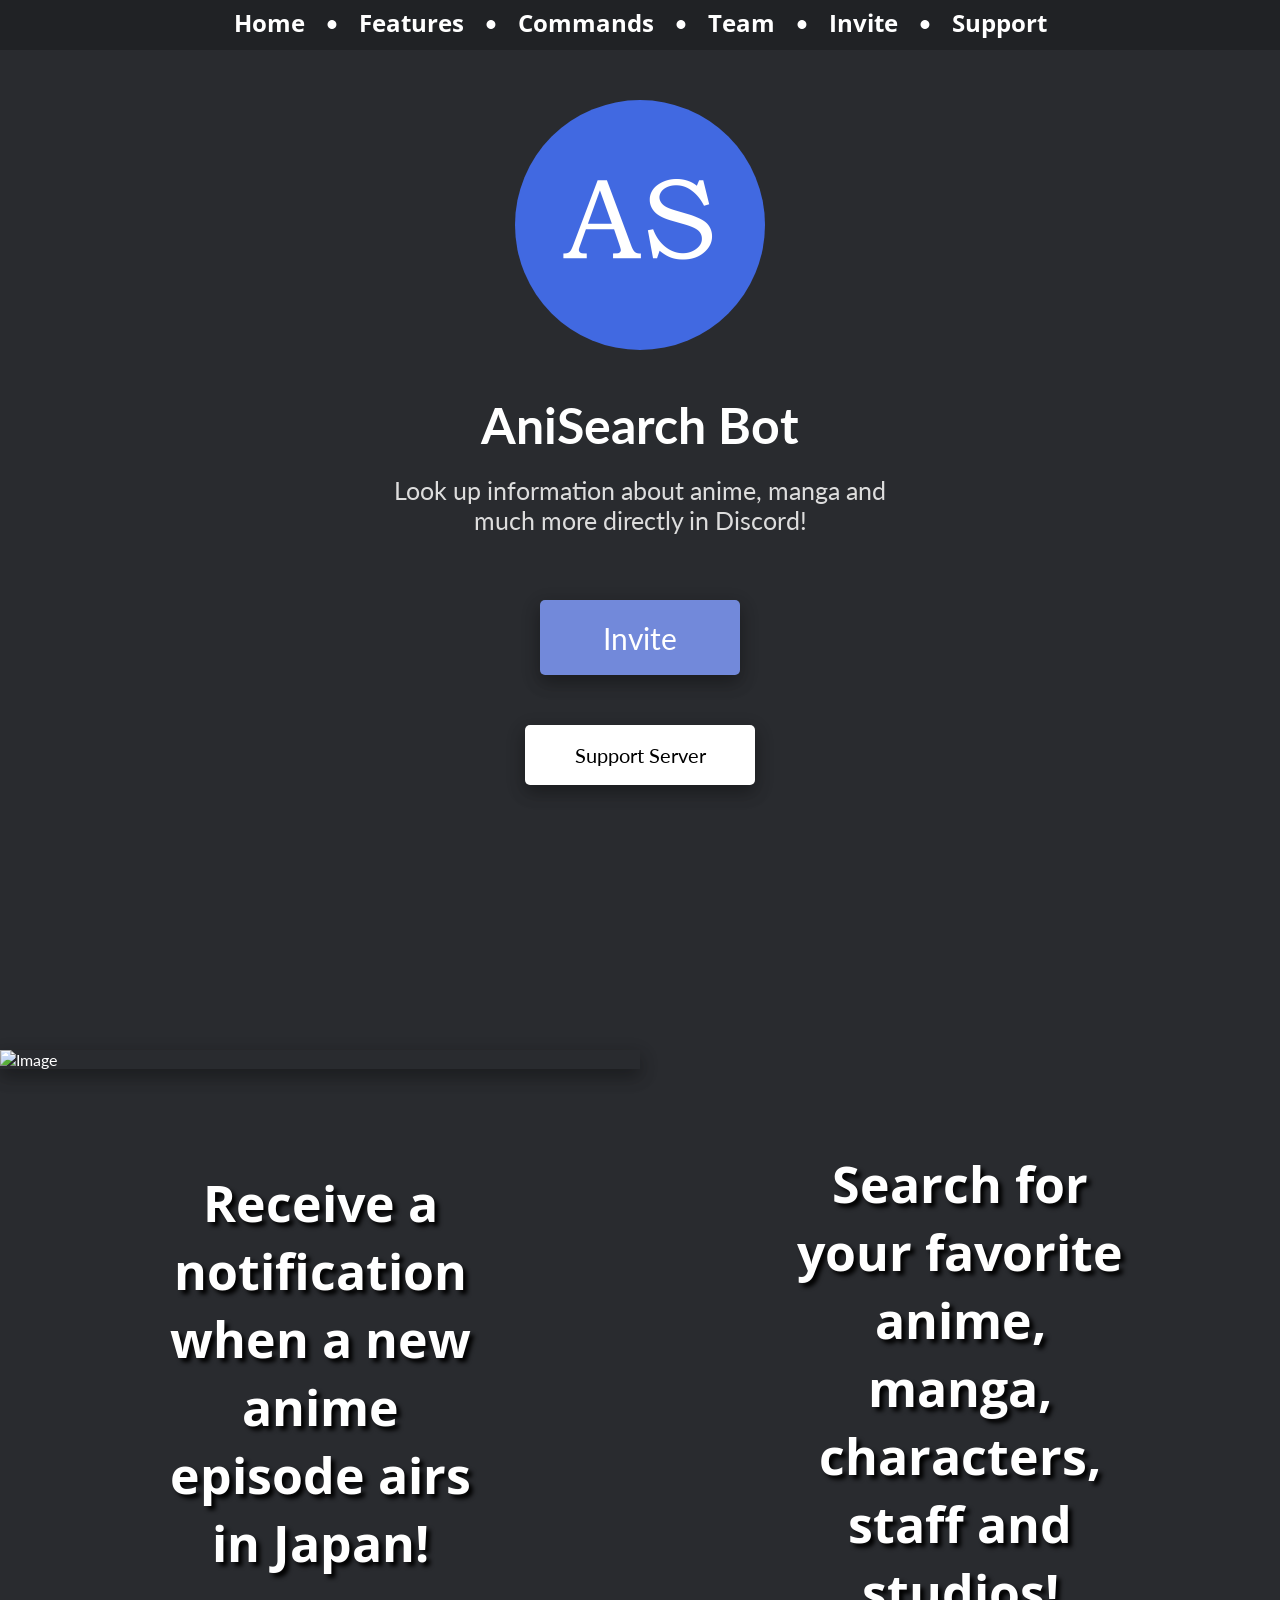
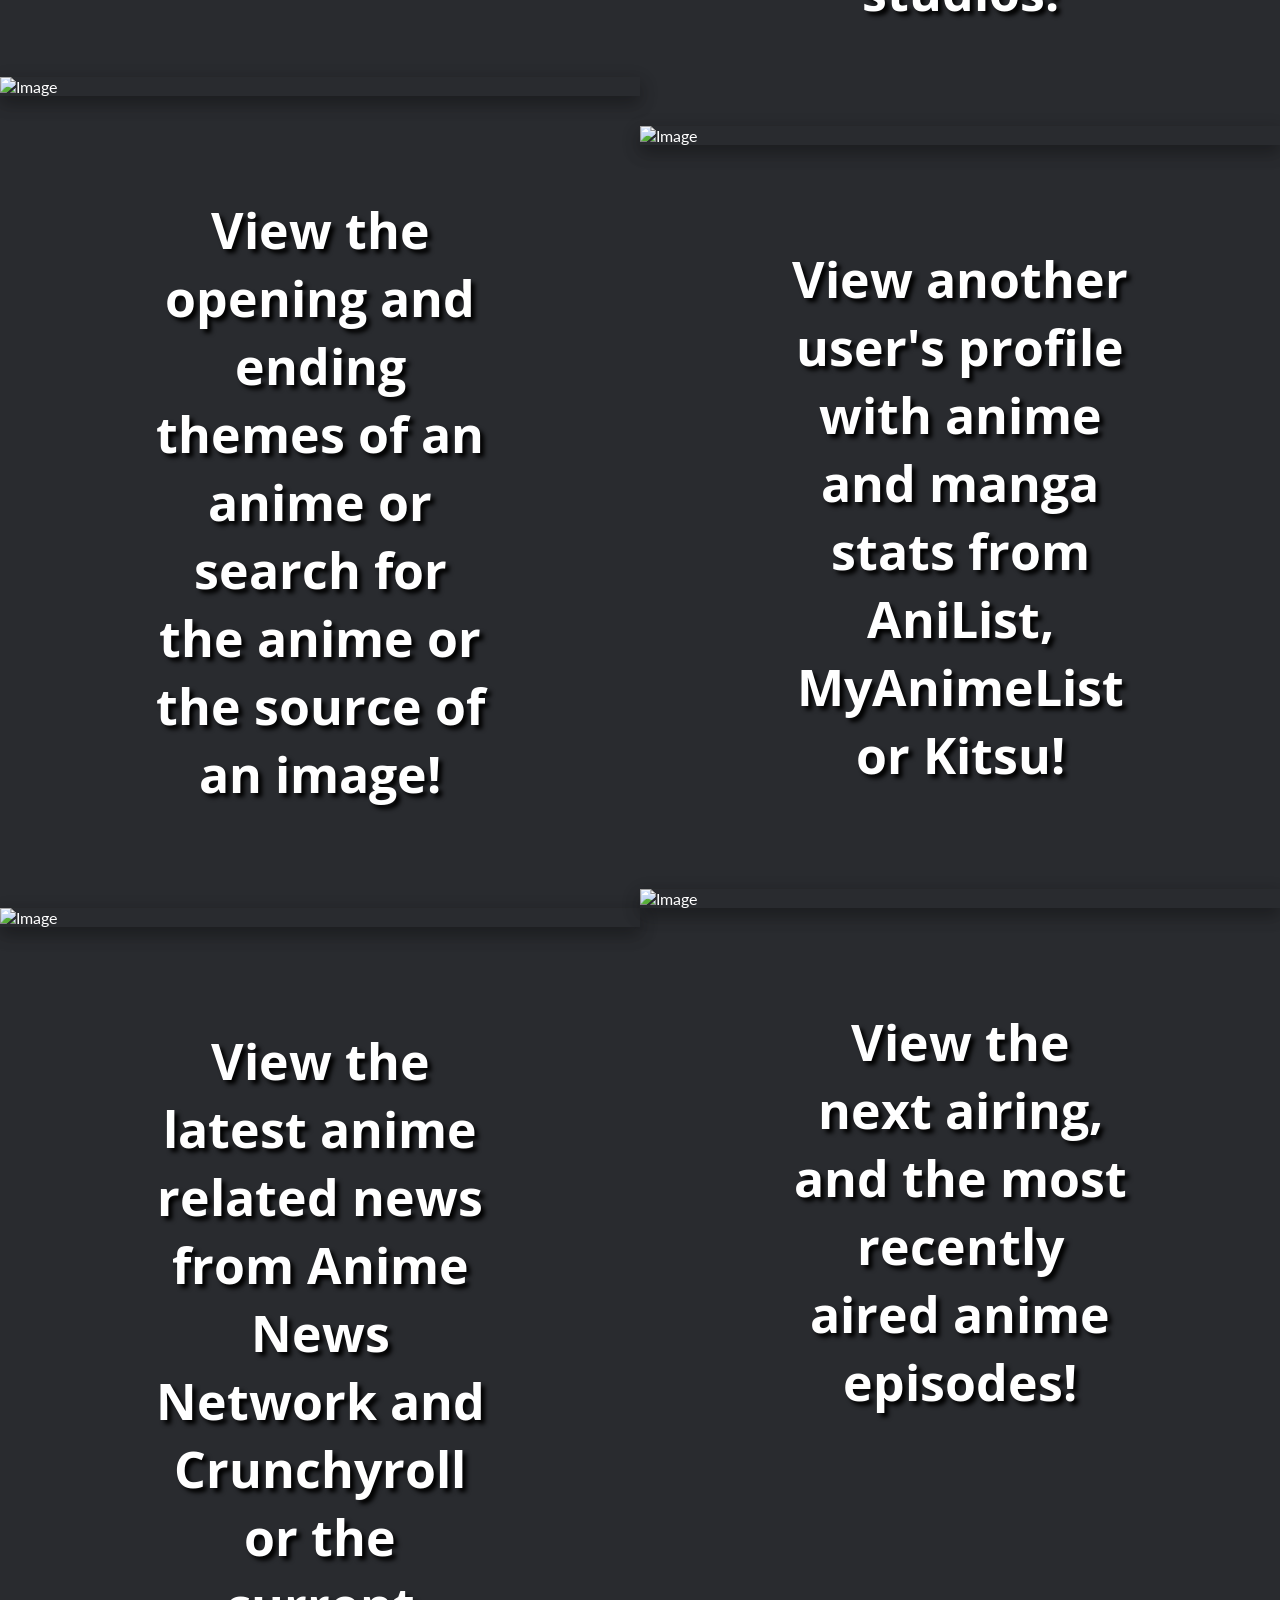
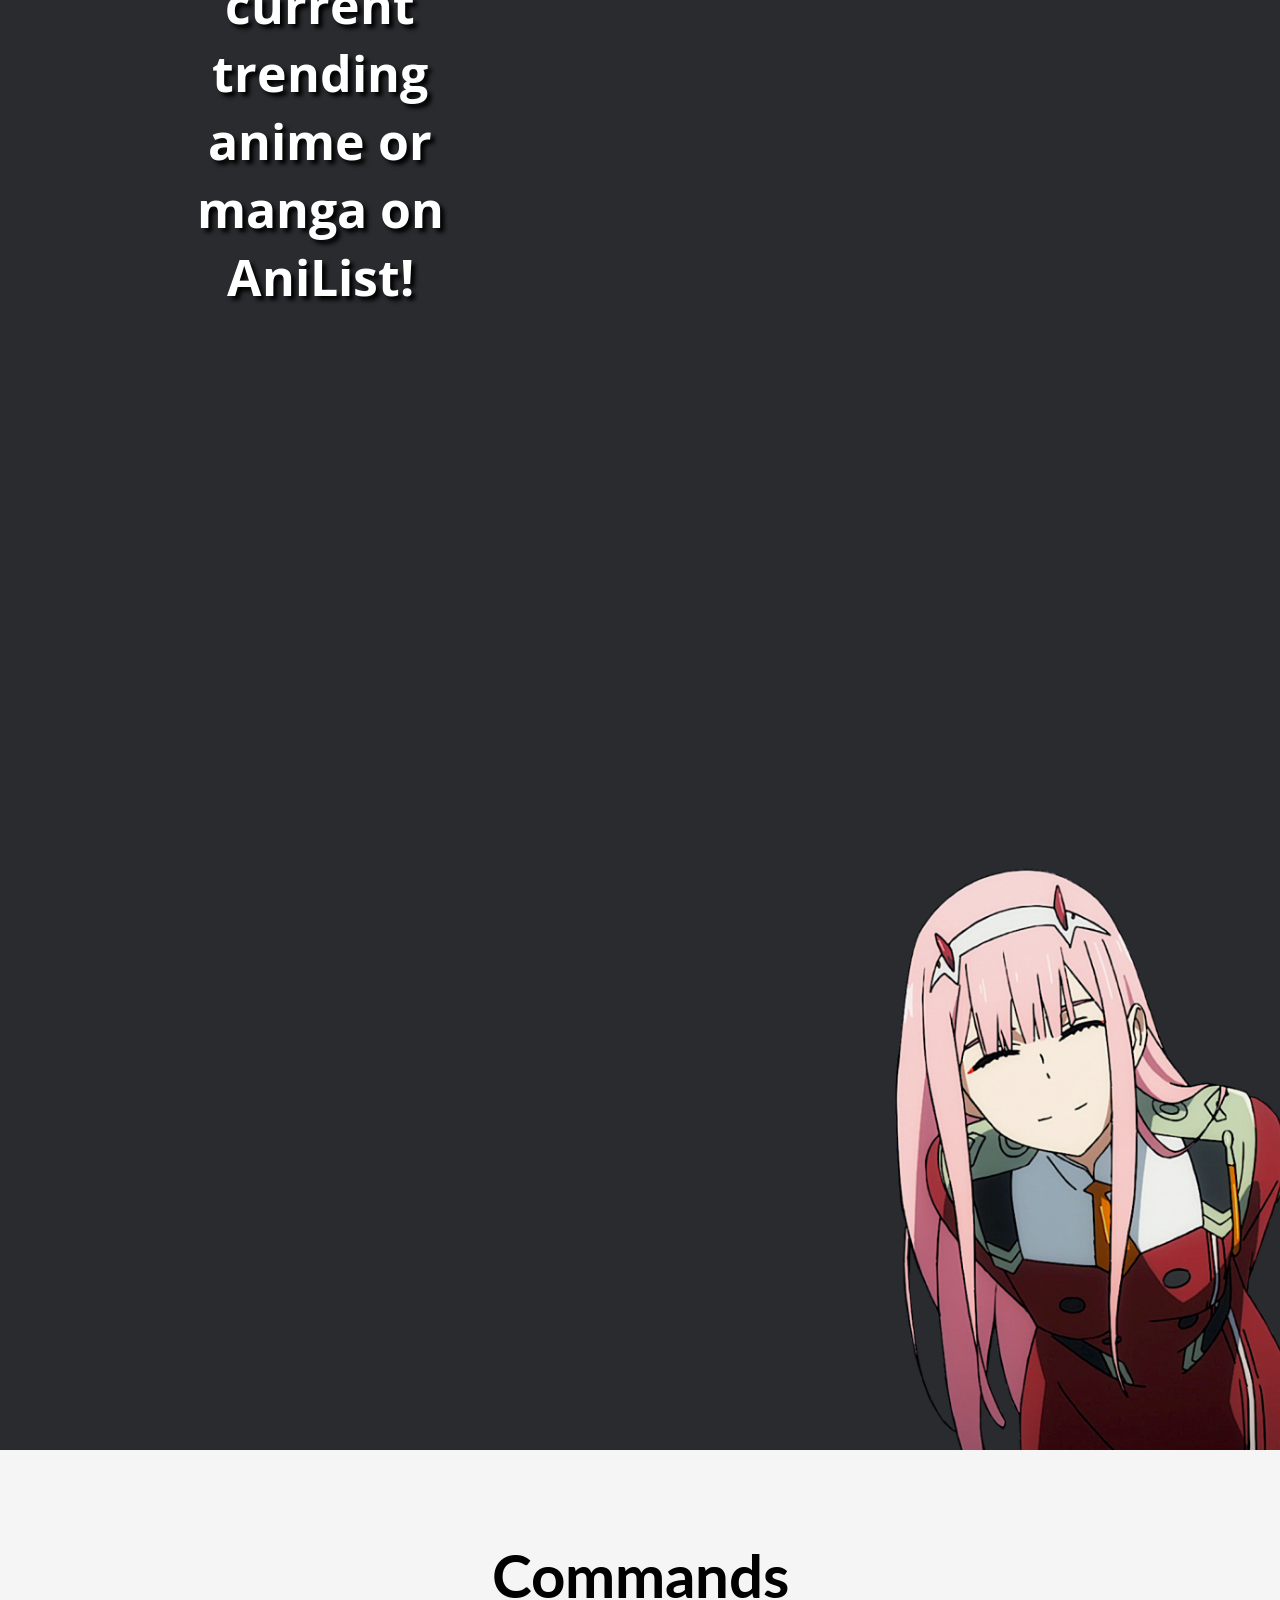
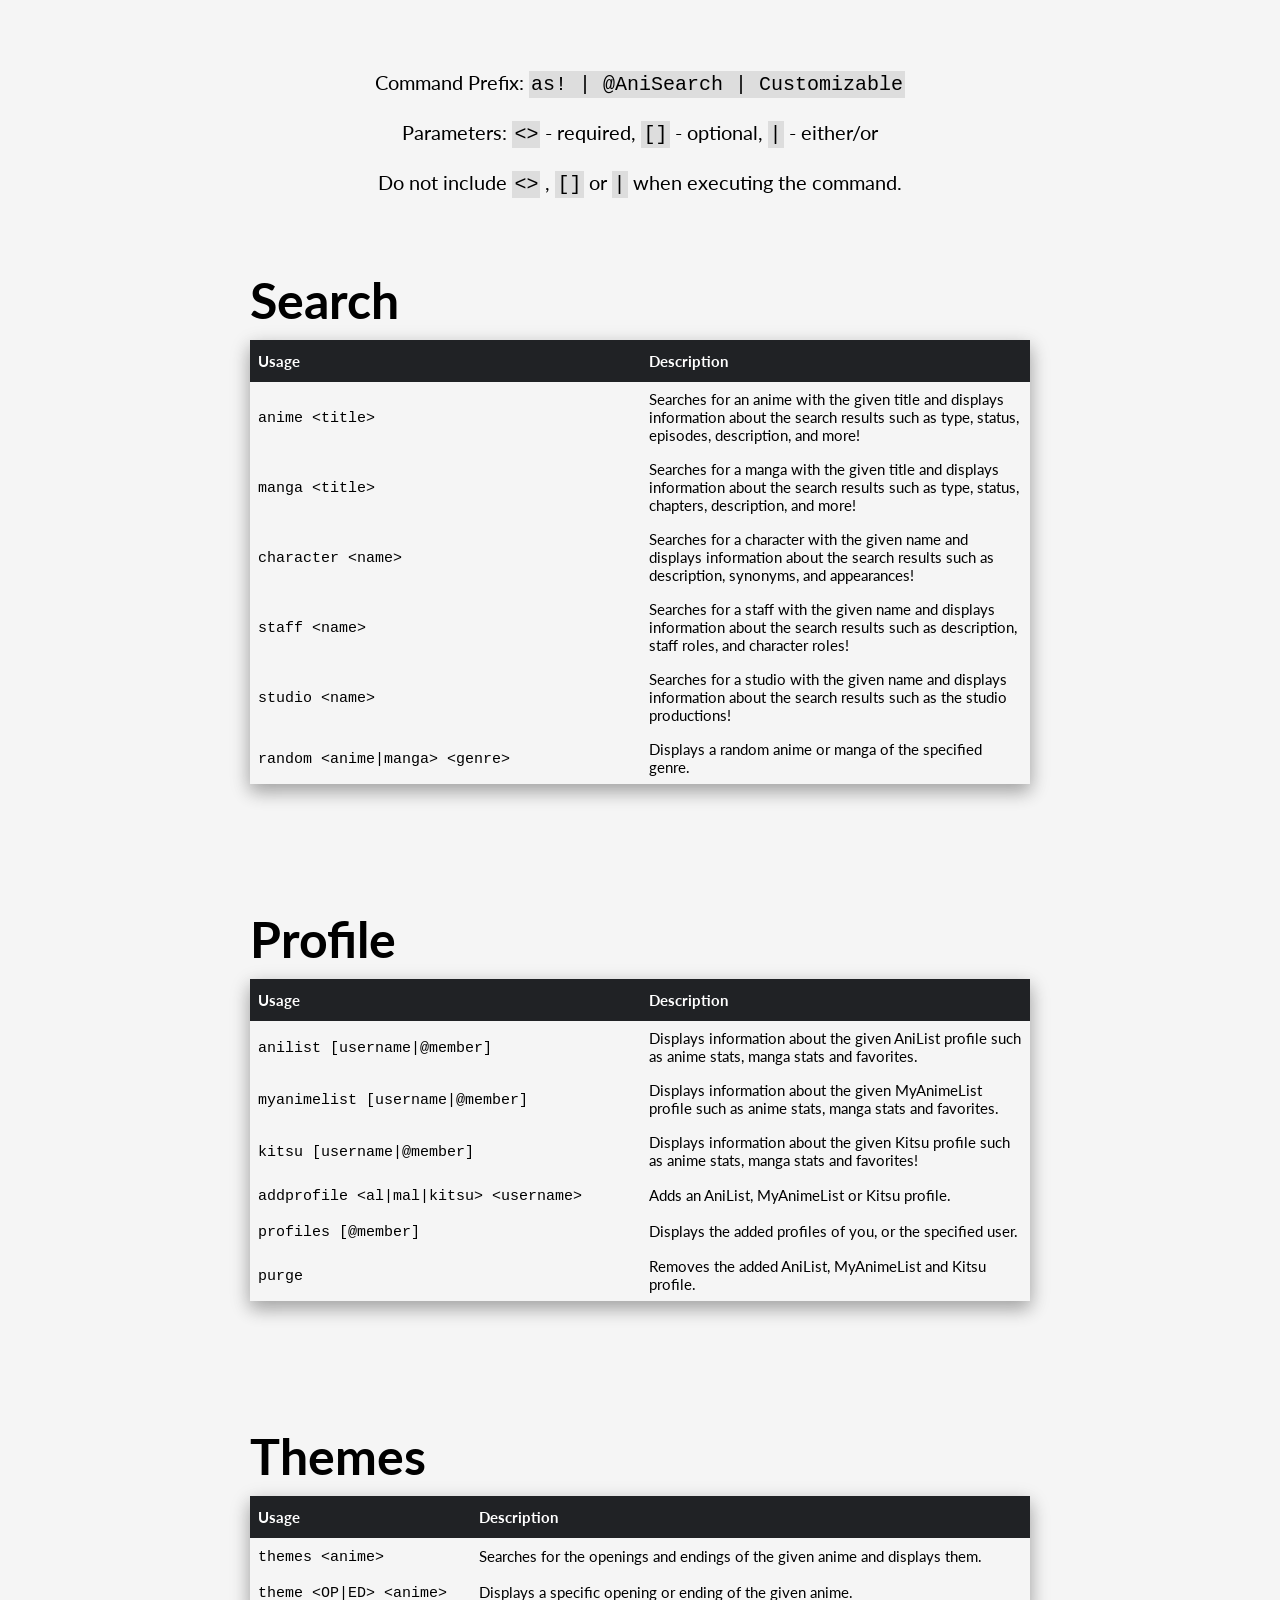
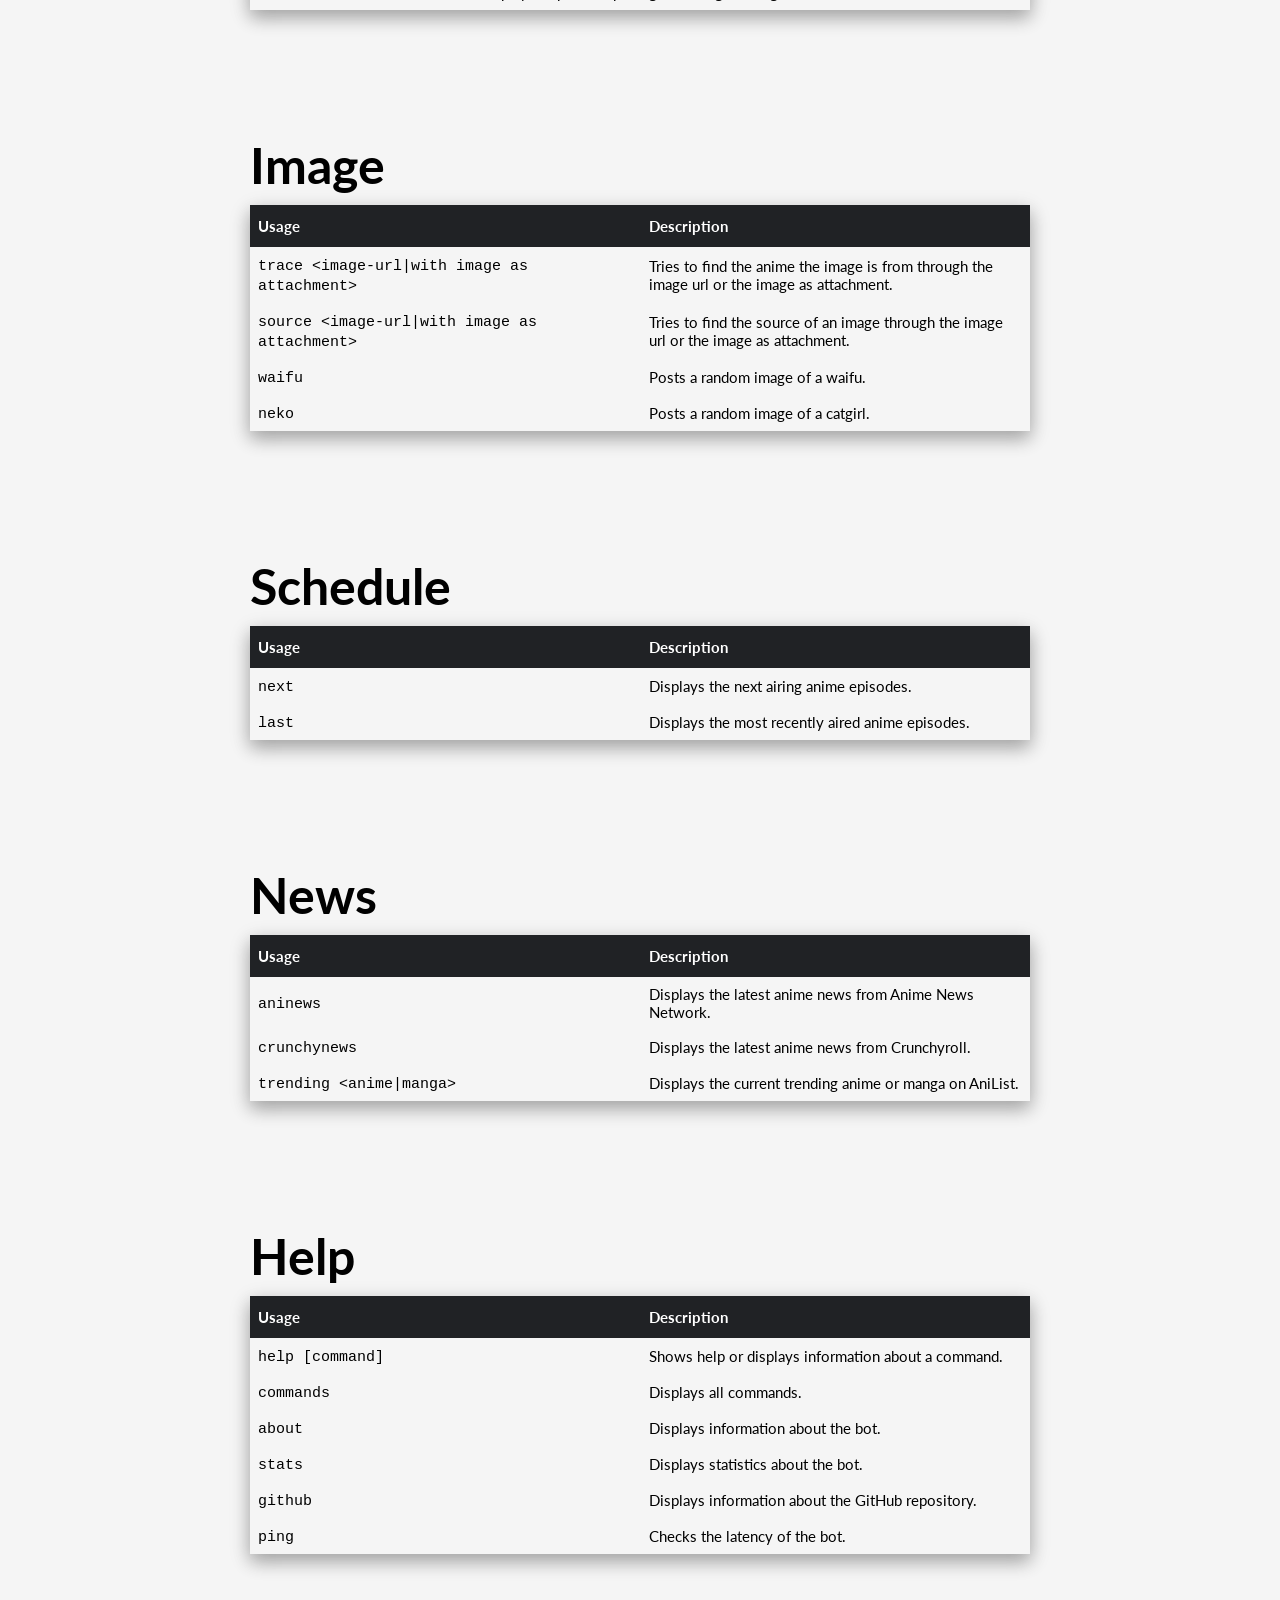
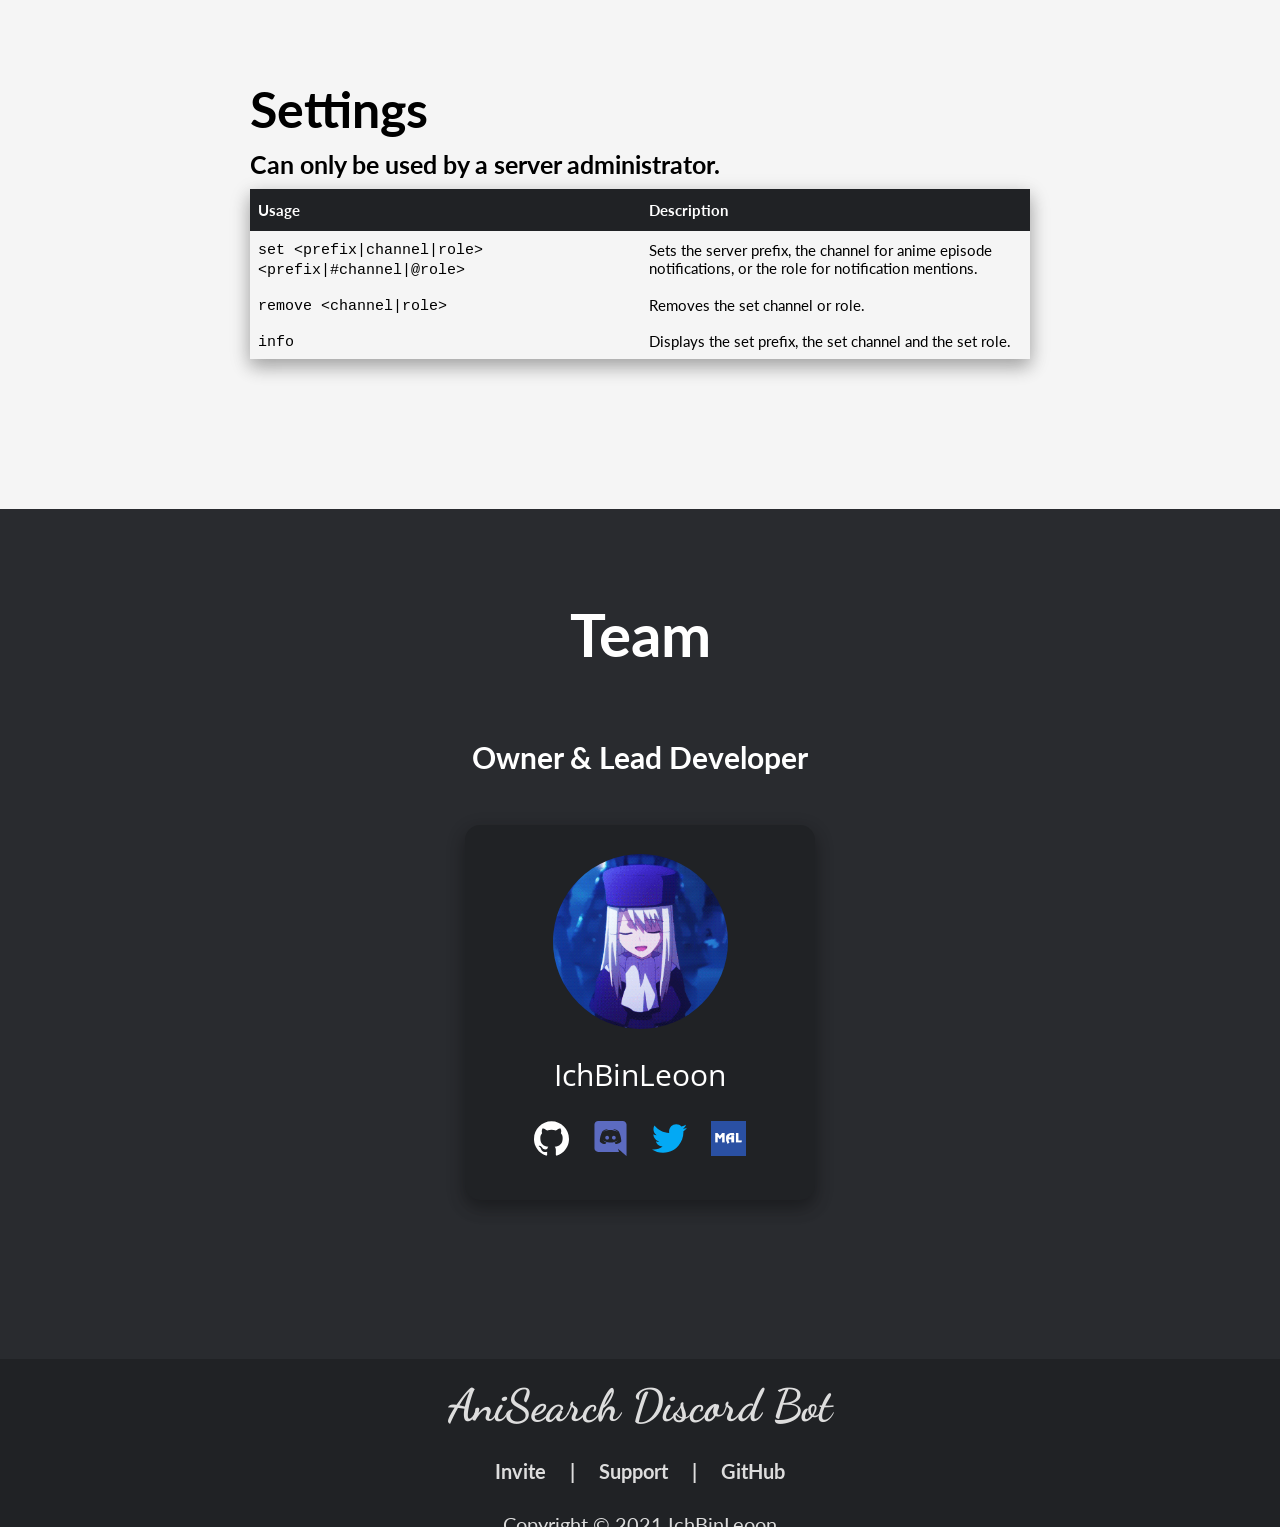
==== index.html @ d3d183d7 "Update gh-pages" ====
<!DOCTYPE html>
<html lang="en" dir="ltr">
  <head>
    <meta charset="utf-8">
    <meta name="viewport" content="width=device-width, initial-scale=1.0">
    <meta name="description" content="Anime Search Discord Bot - Look up information about anime, manga and much more directly in Discord!">
    <meta name="author" content="IchBinLeoon">
    <meta name="keywords" content="AniSearch, Anime, Manga, Discord, Bot, Python, discord.py, AniList, MyAnimeList, Kitsu">
    <title>AniSearch Bot</title>
    <link href="assets/imgs/favicon.png" rel="icon" type="image/png" sizes="256x256">
    <link rel="preconnect" href="https://fonts.gstatic.com">
    <link href="https://fonts.googleapis.com/css2?family=Lato:wght@400;700&display=swap" rel="stylesheet">
    <link href="https://fonts.googleapis.com/css2?family=Open+Sans&display=swap" rel="stylesheet">
    <link href="https://fonts.googleapis.com/css2?family=Dancing+Script&display=swap" rel="stylesheet">
    <link href="css/styles.css" rel="stylesheet" type="text/css">
  </head>
  <body>
    <div class="navbar">
      <div class="navbar-links-container">
        <li><a class="navbar-link" href="#home" draggable="false">Home</a></li>
        <a class="navbar-point">•</a>
        <li><a class="navbar-link" href="#features" draggable="false">Features</a></li>
        <a class="navbar-point">•</a>
        <li><a class="navbar-link" href="#commands" draggable="false">Commands</a></li>
        <a class="navbar-point">•</a>
        <li><a class="navbar-link" href="#team" draggable="false">Team</a></li>
        <a class="navbar-point">•</a>
        <li><a class="navbar-link" href="invite.html" draggable="false">Invite</a></li>
        <a class="navbar-point">•</a>
        <li><a class="navbar-link" href="support.html" draggable="false">Support</a></li>
      </div>
    </div>
    <section id="home">
      <div style="height: 100px;"></div>
      <div class="home-container">
        <div class="image-container">
          <img src="assets/imgs/logo.png" alt="Logo" draggable="false">
        </div>
        <div class="headline-container">
          <a>AniSearch Bot</a>
        </div>
        <div class="description-container">
          <a>Look up information about anime, manga and much more directly in Discord!</a>
        </div>
        <div class="invite-button-container">
          <form method="get" action="invite.html">
            <button class="invite-button">Invite</button>
          </form>
        </div>
        <div style="height: 50px;"></div>
        <div class="support-button-container">
          <form method="get" action="support.html">
            <button class="support-button">Support Server</button>
          </form>
        </div>
      </div>
    </section>
    <section id="features">
      <div class="features-container">
        <div style="height: 100px"></div>
        <div class="example-image-container-left">
          <img class="to-fate-in shadow" src="https://github.com/IchBinLeoon/anisearch-discord-bot/blob/main/assets/examples/anime-example.png?raw=true" draggable="false" alt="Image">
          <div class="example-container-text to-fate-in">
            <a>Receive a notification when a new anime episode airs in Japan!</a>
          </div>
          <img class="to-fate-in shadow" src="https://github.com/IchBinLeoon/anisearch-discord-bot/blob/main/assets/examples/character-example.png?raw=true" draggable="false" alt="Image">
          <div class="example-container-text to-fate-in">
            <a>View the opening and ending themes of an anime or search for the anime or the source of an image!</a>
          </div>
          <img class="to-fate-in shadow" src="https://github.com/IchBinLeoon/anisearch-discord-bot/blob/main/assets/examples/studio-example.png?raw=true" draggable="false" alt="Image">
          <div class="example-container-text to-fate-in">
            <a>View the latest anime related news from Anime News Network and Crunchyroll or the current trending anime or manga on AniList!</a>
          </div>
        </div>
        <div class="example-image-container-right">
          <div class="example-container-text to-fate-in">
            <a>Search for your favorite anime, manga, characters, staff and studios!</a>
          </div>
          <img class="to-fate-in shadow" src="https://github.com/IchBinLeoon/anisearch-discord-bot/blob/main/assets/examples/manga-example.png?raw=true" draggable="false" alt="Image">
          <div class="example-container-text to-fate-in">
            <a>View another user's profile with anime and manga stats from AniList, MyAnimeList or Kitsu!</a>
          </div>
          <img class="to-fate-in shadow" src="https://github.com/IchBinLeoon/anisearch-discord-bot/blob/main/assets/examples/staff-example.png?raw=true" draggable="false" alt="Image">
          <div class="example-container-text to-fate-in">
            <a>View the next airing, and the most recently aired anime episodes!</a>
          </div>
        </div>
        <img class="to-fate-in zero-two" src="assets/imgs/zero_two.png" draggable="false" alt="Image">
      </div>
    </section>
    <section id="commands">
      <div class="commands-container">
        <div style="height: 50px"></div>
        <div class="commands-headline-container">
          <a>Commands</a>
        </div>
        <div class="commands-subtitle-container">
          <p>Command Prefix: <code>as! | @AniSearch | Customizable</code></p>
          <p>Parameters: <code><></code> - required, <code>[]</code> - optional, <code>|</code> - either/or</p>
          <p>Do not include <code><></code> , <code>[]</code>  or <code>|</code>  when executing the command.</p>
        </div>
        <div style="height: 25px"></div>
        <div class="commands-table-headline">
          <a>Search</a>
        </div>
        <div class="commands-table-container">
          <table cellspacing="0" cellpadding="0" class="commands-table">
            <tr>
              <th>Usage</th>
              <th>Description</th>
            </tr>
            <tr>
                <td style="width: 375px"><code>anime &lt;title&gt;</code></td>
              <td>Searches for an anime with the given title and displays information about the search results such as type, status, episodes, description, and more!</td>
            </tr>
            <tr>
              <td><code>manga &lt;title&gt;</code></td>
              <td>Searches for a manga with the given title and displays information about the search results such as type, status, chapters, description, and more!</td>
            </tr>
            <tr>
              <td><code>character &lt;name&gt;</code></td>
              <td>Searches for a character with the given name and displays information about the search results such as description, synonyms, and appearances!</td>
            </tr>
            <tr>
              <td><code>staff &lt;name&gt;</code></td>
              <td>Searches for a staff with the given name and displays information about the search results such as description, staff roles, and character roles!</td>
            </tr>
            <tr>
              <td><code>studio &lt;name&gt;</code></td>
              <td>Searches for a studio with the given name and displays information about the search results such as the studio productions!</td>
            </tr>
            <tr>
              <td><code>random &lt;anime|manga&gt; &lt;genre&gt;</code></td>
              <td>Displays a random anime or manga of the specified genre.</td>
            </tr>
          </table>
        </div>
        <div style="height: 100px"></div>
        <div class="commands-table-headline">
          <a>Profile</a>
        </div>
        <div class="commands-table-container">
          <table cellspacing="0" cellpadding="0" class="commands-table">
            <tr>
              <th>Usage</th>
              <th>Description</th>
            </tr>
            <tr>
              <td style="width: 375px"><code>anilist [username|@member]</code></td>
              <td>Displays information about the given AniList profile such as anime stats, manga stats and favorites.</td>
            </tr>
            <tr>
              <td><code>myanimelist [username|@member]</code></td>
              <td>Displays information about the given MyAnimeList profile such as anime stats, manga stats and favorites.</td>
            </tr>
            <tr>
              <td><code>kitsu [username|@member]</code></td>
              <td>Displays information about the given Kitsu profile such as anime stats, manga stats and favorites!</td>
            </tr>
            <tr>
              <td><code>addprofile &lt;al|mal|kitsu&gt; &lt;username&gt;</code></td>
              <td>Adds an AniList, MyAnimeList or Kitsu profile.</td>
            </tr>
            <tr>
              <td><code>profiles [@member]</code></td>
              <td>Displays the added profiles of you, or the specified user.</td>
            </tr>
            <tr>
              <td><code>purge</code></td>
              <td>Removes the added AniList, MyAnimeList and Kitsu profile.</td>
            </tr>
          </table>
        </div>
        <div style="height: 100px"></div>
        <div class="commands-table-headline">
          <a>Themes</a>
        </div>
        <div class="commands-table-container">
          <table cellspacing="0" cellpadding="0" class="commands-table">
            <tr>
              <th>Usage</th>
              <th>Description</th>
            </tr>
            <tr>
              <td><code>themes &lt;anime&gt;</code></td>
              <td>Searches for the openings and endings of the given anime and displays them.</td>
            </tr>
            <tr>
              <td><code>theme  &lt;OP|ED&gt; &lt;anime&gt;</code></td>
              <td>Displays a specific opening or ending of the given anime.</td>
            </tr>
          </table>
        </div>
        <div style="height: 100px"></div>
        <div class="commands-table-headline">
          <a>Image</a>
        </div>
        <div class="commands-table-container">
          <table cellspacing="0" cellpadding="0" class="commands-table">
            <tr>
              <th>Usage</th>
              <th>Description</th>
            </tr>
            <tr>
              <td style="width: 375px"><code>trace &lt;image-url|with image as attachment&gt;</code></td>
              <td>Tries to find the anime the image is from through the image url or the image as attachment.</td>
            </tr>
            <tr>
              <td><code>source &lt;image-url|with image as attachment&gt;</code></td>
              <td>Tries to find the source of an image through the image url or the image as attachment.</td>
            </tr>
            <tr>
              <td><code>waifu</code></td>
              <td>Posts a random image of a waifu.</td>
            </tr>
            <tr>
              <td><code>neko</code></td>
              <td>Posts a random image of a catgirl.</td>
            </tr>
          </table>
        </div>
        <div style="height: 100px"></div>
        <div class="commands-table-headline">
          <a>Schedule</a>
        </div>
        <div class="commands-table-container">
          <table cellspacing="0" cellpadding="0" class="commands-table">
            <tr>
              <th>Usage</th>
              <th>Description</th>
            </tr>
            <tr>
              <td style="width: 375px"><code>next</code></td>
              <td>Displays the next airing anime episodes.</td>
            </tr>
            <tr>
              <td><code>last</code></td>
              <td>Displays the most recently aired anime episodes.</td>
            </tr>
          </table>
        </div>
        <div style="height: 100px"></div>
        <div class="commands-table-headline">
          <a>News</a>
        </div>
        <div class="commands-table-container">
          <table cellspacing="0" cellpadding="0" class="commands-table">
            <tr>
              <th>Usage</th>
              <th>Description</th>
            </tr>
            <tr>
              <td style="width: 375px"><code>aninews</code></td>
              <td>Displays the latest anime news from Anime News Network.</td>
            </tr>
            <tr>
              <td><code>crunchynews</code></td>
              <td>Displays the latest anime news from Crunchyroll.</td>
            </tr>
            <tr>
              <td><code>trending &lt;anime|manga&gt;</code></td>
              <td>Displays the current trending anime or manga on AniList.</td>
            </tr>
          </table>
        </div>
        <div style="height: 100px"></div>
        <div class="commands-table-headline">
          <a>Help</a>
        </div>
        <div class="commands-table-container">
          <table cellspacing="0" cellpadding="0" class="commands-table">
            <tr>
              <th>Usage</th>
              <th>Description</th>
            </tr>
            <tr>
              <td style="width: 375px"><code>help [command]</code></td>
              <td>Shows help or displays information about a command.</td>
            </tr>
            <tr>
              <td><code>commands</code></td>
              <td>Displays all commands.</td>
            </tr>
            <tr>
              <td><code>about</code></td>
              <td>Displays information about the bot.</td>
            </tr>
            <tr>
              <td><code>stats</code></td>
              <td>Displays statistics about the bot.</td>
            </tr>
            <tr>
              <td><code>github</code></td>
              <td>Displays information about the GitHub repository.</td>
            </tr>
            <tr>
              <td><code>ping</code></td>
              <td>Checks the latency of the bot.</td>
            </tr>
          </table>
        </div>
        <div style="height: 100px"></div>
        <div class="commands-table-headline">
          <a>Settings</a>
        </div>
        <div class="commands-table-subtitle">
          <a>Can only be used by a server administrator.</a>
        </div>
        <div class="commands-table-container">
          <table cellspacing="0" cellpadding="0" class="commands-table">
            <tr>
              <th>Usage</th>
              <th>Description</th>
            </tr>
            <tr>
              <td style="width: 375px"><code>set &lt;prefix|channel|role&gt; &lt;prefix|#channel|@role&gt;</code></td>
              <td>Sets the server prefix, the channel for anime episode notifications, or the role for notification mentions.</td>
            </tr>
            <tr>
              <td style="width: 375px"><code>remove &lt;channel|role&gt;</code></td>
              <td>Removes the set channel or role.</td>
            </tr>
            <tr>
              <td style="width: 375px"><code>info</code></td>
              <td>Displays the set prefix, the set channel and the set role.</td>
            </tr>
          </table>
        </div>
        <div style="height: 150px;"></div>
      </div>
    </section>
    <section id="team">
      <div class="team-container">
        <div style="height: 50px"></div>
        <div class="team-headline-container">
          <a>Team</a>
        </div>
        <div class="team-subtitle-container">
          <a>Owner & Lead Developer</a>
        </div>
        <div class="team-box">
          <br>
          <div class="team-box-image">
            <img src="assets/gifs/ichbinleoon.gif" alt="Picture" draggable="false">
          </div>
          <div class="team-box-name">
            <a>IchBinLeoon</a>
          </div>
          <div class="team-box-links">
            <p>
              <a href="https://github.com/IchBinLeoon" draggable="false">
                <img alt="GitHub" src="assets/svgs/github.svg" draggable="false">
              </a>
              <a href="https://discordapp.com/users/223871059068321793" draggable="false">
                <img alt="Discord" src="assets/svgs/discord.svg" draggable="false">
              </a>
              <a href="https://twitter.com/IchBinLeoon" draggable="false">
                <img alt="Twitter" src="assets/svgs/twitter.svg" draggable="false">
              </a>
              <a href="https://myanimelist.net/profile/IchBinLeoon" draggable="false">
                <img alt="MyAnimeList" src="assets/svgs/myanimelist.svg" draggable="false">
              </a>
            </p>
          </div>
        </div>
      </div>
    </section>
    <div style="height: 20px; background-color: #202225"></div>
    <div class="footer">
      <div class="footer-head-container">
          <a>AniSearch Discord Bot</a>
      </div>
      <div class="footer-links-container">
        <p>
          <a href="invite.html">Invite</a>
          <a style="cursor: default;"> | </a>
          <a href="support.html">Support</a>
          <a style="cursor: default;"> | </a>
          <a href="https://github.com/IchBinLeoon/anisearch-discord-bot" draggable="false">GitHub</a>
        </p>
      </div>
    </div>
    <div style="height: 10px; background-color: #202225"></div>
    <div class="copyright">
      <a>Copyright © 2021 IchBinLeoon</a>
    </div>
    <script type=text/javascript src="https://ajax.googleapis.com/ajax/libs/jquery/2.1.1/jquery.min.js"></script>
    <script type=text/javascript src="js/main.js"></script>
  </body>
</html>
---- css/styles.css ----
html {
    scroll-behavior: smooth;
}

body {
    margin: 0;
    padding: 0;
    background-color: #292B2F;
    font-family: 'Lato', sans-serif;
    user-select: none;
    color: white;
}

.navbar {
    z-index: 999;
    height: 50px;
    background-color: #202225;
    position: fixed;
    top: 0;
    width: 100%;
}

.navbar-links-container {
    display: flex;
    align-items: baseline;
    margin: 0;
    padding: 0;
    position: absolute;
    left: 50%;
    transform: translateX(-50%);
}

.navbar-links-container li {
    display: inline-block;
}

.navbar-links-container li a {
    cursor: pointer;
    display: block;
    color: white;
    font-family: 'Open Sans', sans-serif;
    font-weight: bold;
    font-size: 24px;
    padding: 6px 10px 0;
    text-decoration: none;
}

.navbar-link::after {
    content: '';
    display: block;
    width: 0;
    height: 2px;
    background: white;
    transition: width 0.3s;
}

.navbar-link:hover::after {
    width: 100%;
    transition: width 0.3s;
}

.navbar-point {
    cursor: default;
    color: white;
    font-size: 24px;
    padding: 0 10px;
}

.home-container {
    margin: 0 200px 200px;
    height: 650px;
    text-align: center;
}

.image-container {
    height: 275px;
    text-align: center;
}

.image-container img {
    border-radius: 50%;
    height: 250px;
    width: 250px;
}

.headline-container {
    line-height: 100px;
    height: 100px;
    text-align: center;
}

.headline-container a {
    font-size: 50px;
    font-family: 'Lato', sans-serif;
    font-weight: bold;
    color: white;
}

.description-container {
    height: 125px;
    width: 500px;
    text-align: center;
    display: inline-block;
}

.description-container a {
    font-size: 25px;
    font-family: 'Lato', sans-serif;
    color: #DDDDDD;
}

.invite-button-container {
    height: 75px;
    text-align: center;
}

.invite-button {
    background-color: #7289DA;
    border: none;
    border-radius: 5px;
    width: 200px;
    height: 75px;
    color: white;
    font-size: 30px;
    font-family: 'Lato', sans-serif;
    overflow: hidden;
    cursor: pointer;
    transition-duration: 0.4s;
    box-shadow: 0 8px 16px 0 rgba(0, 0, 0, 0.2), 0 6px 20px 0 rgba(0, 0, 0, 0.19);
}

.invite-button:hover {
    background-color: #677BC4;
}

.support-button-container {
    height: 60px;
    text-align: center;
}

.support-button {
    background-color: white;
    border: none;
    border-radius: 5px;
    width: 230px;
    height: 60px;
    font-size: 20px;
    font-family: 'Lato', sans-serif;
    overflow: hidden;
    cursor: pointer;
    transition-duration: 0.4s;
    box-shadow: 0 8px 16px 0 rgba(0, 0, 0, 0.2), 0 6px 20px 0 rgba(0, 0, 0, 0.19);
}

.support-button:hover {
    background-color: #D0D0D0;
}

.features-container {
    width: 100%;
    height: 3700px;
    background-color: #292B2F;
    position: relative;
}

.shadow {
    box-shadow: 0 8px 16px 0 rgba(0, 0, 0, 0.2), 0 6px 20px 0 rgba(0, 0, 0, 0.19);
}

.example-image-container-left {
    width: 50%;
    float: left;
    height: 3400px;
}

.example-image-container-left img {
    display: block;
    margin-bottom: 100px;
    margin-left: auto;
    margin-right: auto;
}

.example-image-container-right {
    width: 50%;
    float: right;
    height: 3400px;
}

.example-image-container-right img {
    display: block;
    margin-bottom: 100px;
    margin-left: auto;
    margin-right: auto;
}

.example-container-text {
    margin: 100px 150px;
    text-align: center;
    font-family: 'Open Sans', sans-serif;
    font-weight: bold;
    text-shadow: 4px 4px 4px black;
}

.example-container-text a {
    font-size: 50px;
    color: white;
}

.to-fate-in {
    transition: opacity .5s ease-in-out;
}

.invisible {
    opacity: 0;
}

.visible {
    opacity: 1;
}

.zero-two {
    width: 650px;
    position: absolute;
    left: 60%;
    bottom: 0;
}

.commands-container {
    width: 100%;
    background-color: #F5F5F5;
}

.commands-headline-container {
    line-height: 150px;
    height: 150px;
    text-align: center;
}

.commands-headline-container a {
    font-size: 60px;
    font-family: 'Lato', sans-serif;
    font-weight: bold;
    color: black;
}

.commands-subtitle-container {
    text-align: center;
}

.commands-subtitle-container p {
    height: 30px;
    font-size: 20px;
    font-family: 'Lato', sans-serif;
    color: black;
}

.commands-subtitle-container code {
    background-color: #DDDDDD;
    padding: 2px;
}

.commands-table-headline {
    margin: 25px 250px 10px;
}

.commands-table-headline a {
    font-size: 50px;
    font-family: 'Lato', sans-serif;
    font-weight: bold;
    color: black;
}

.commands-table-subtitle {
    margin: 10px 250px;
}

.commands-table-subtitle a {
    font-size: 25px;
    font-family: 'Lato', sans-serif;
    font-weight: bold;
    color: black;
}

.commands-table-container {
    margin: 0 250px;
    box-shadow: 0 8px 16px 0 rgba(0, 0, 0, 0.2), 0 6px 20px 0 rgba(0, 0, 0, 0.19);
}

.commands-table {
    font-family: 'Lato', sans-serif;
    width: 100%;
    border: none;
}

.commands-table td, .commands-table th {
    padding: 8px;
    color: black;
    font-size: 15px;
}

.commands-table th {
    padding-top: 12px;
    padding-bottom: 12px;
    text-align: left;
    background-color: #202225;
    color: white;
}

.team-container {
    width: 100%;
    height: 850px;
    background-color: #292B2F;
}

.team-headline-container {
    line-height: 150px;
    height: 150px;
    text-align: center;
}

.team-headline-container a {
    font-size: 60px;
    font-family: 'Lato', sans-serif;
    font-weight: bold;
    color: white;
}

.team-subtitle-container {
    margin-top: 30px;
    text-align: center;
}

.team-subtitle-container a {
    font-size: 30px;
    font-family: 'Lato', sans-serif;
    font-weight: bold;
    color: white;
}

.team-box {
    display: block;
    margin-left: auto;
    margin-right: auto;
    margin-top: 50px;
    width: 350px;
    height: 375px;
    border-radius: 15px;
    background-color: #202225;
    box-shadow: 0 8px 16px 0 rgba(0, 0, 0, 0.2), 0 6px 20px 0 rgba(0, 0, 0, 0.19);
}

.team-box:hover {
    position: relative;
    top: -5px;
}

.team-box-image {
    margin-top: 10px;
    display: block;
    margin-left: auto;
    margin-right: auto;
    width: 175px;
    height: 175px;
}

.team-box-image img {
    border-radius: 50%;
    width: 175px;
    height: 175px;
}

.team-box-name {
    margin-top: 25px;
    text-align: center;
}

.team-box-name a {
    font-size: 30px;
    font-family: 'Open Sans', sans-serif;
    color: white;
}

.team-box-links {
    margin-left: auto;
    margin-right: auto;
    display: flex;
    justify-content: center;
    align-items: center;
}

.team-box-links a {
    display: inline-block;
    text-decoration: none;
    padding: 10px;
}

.team-box-links img {
    width: 35px;
}

.footer {
    width: 100%;
    height: 110px;
    background-color: #202225;
}

.footer-head-container {
    text-align: center;
    display: block;
}

.footer-head-container a {
    color: #DDDDDD;
    font-family: 'Dancing Script', cursive;
    font-weight: bold;
    font-size: 45px;
    padding: 10px 10px 0;
    text-decoration: none;
}

.footer-links-container {
    text-align: center;
    display: block;
    margin-bottom: 35px;
}

.footer-links-container a {
    cursor: pointer;
    display: inline-block;
    color: #DDDDDD;
    font-family: 'Lato', sans-serif;
    font-weight: bold;
    font-size: 20px;
    padding: 10px 10px 0;
    text-decoration: none;
}

.copyright {
    height: 50px;
    width: 100%;
    background-color: #202225;
    text-align: center;
    line-height: 50px;
}

.copyright a {
    font-size: 20px;
    font-family: 'Lato', sans-serif;
    color: #DDDDDD;
}
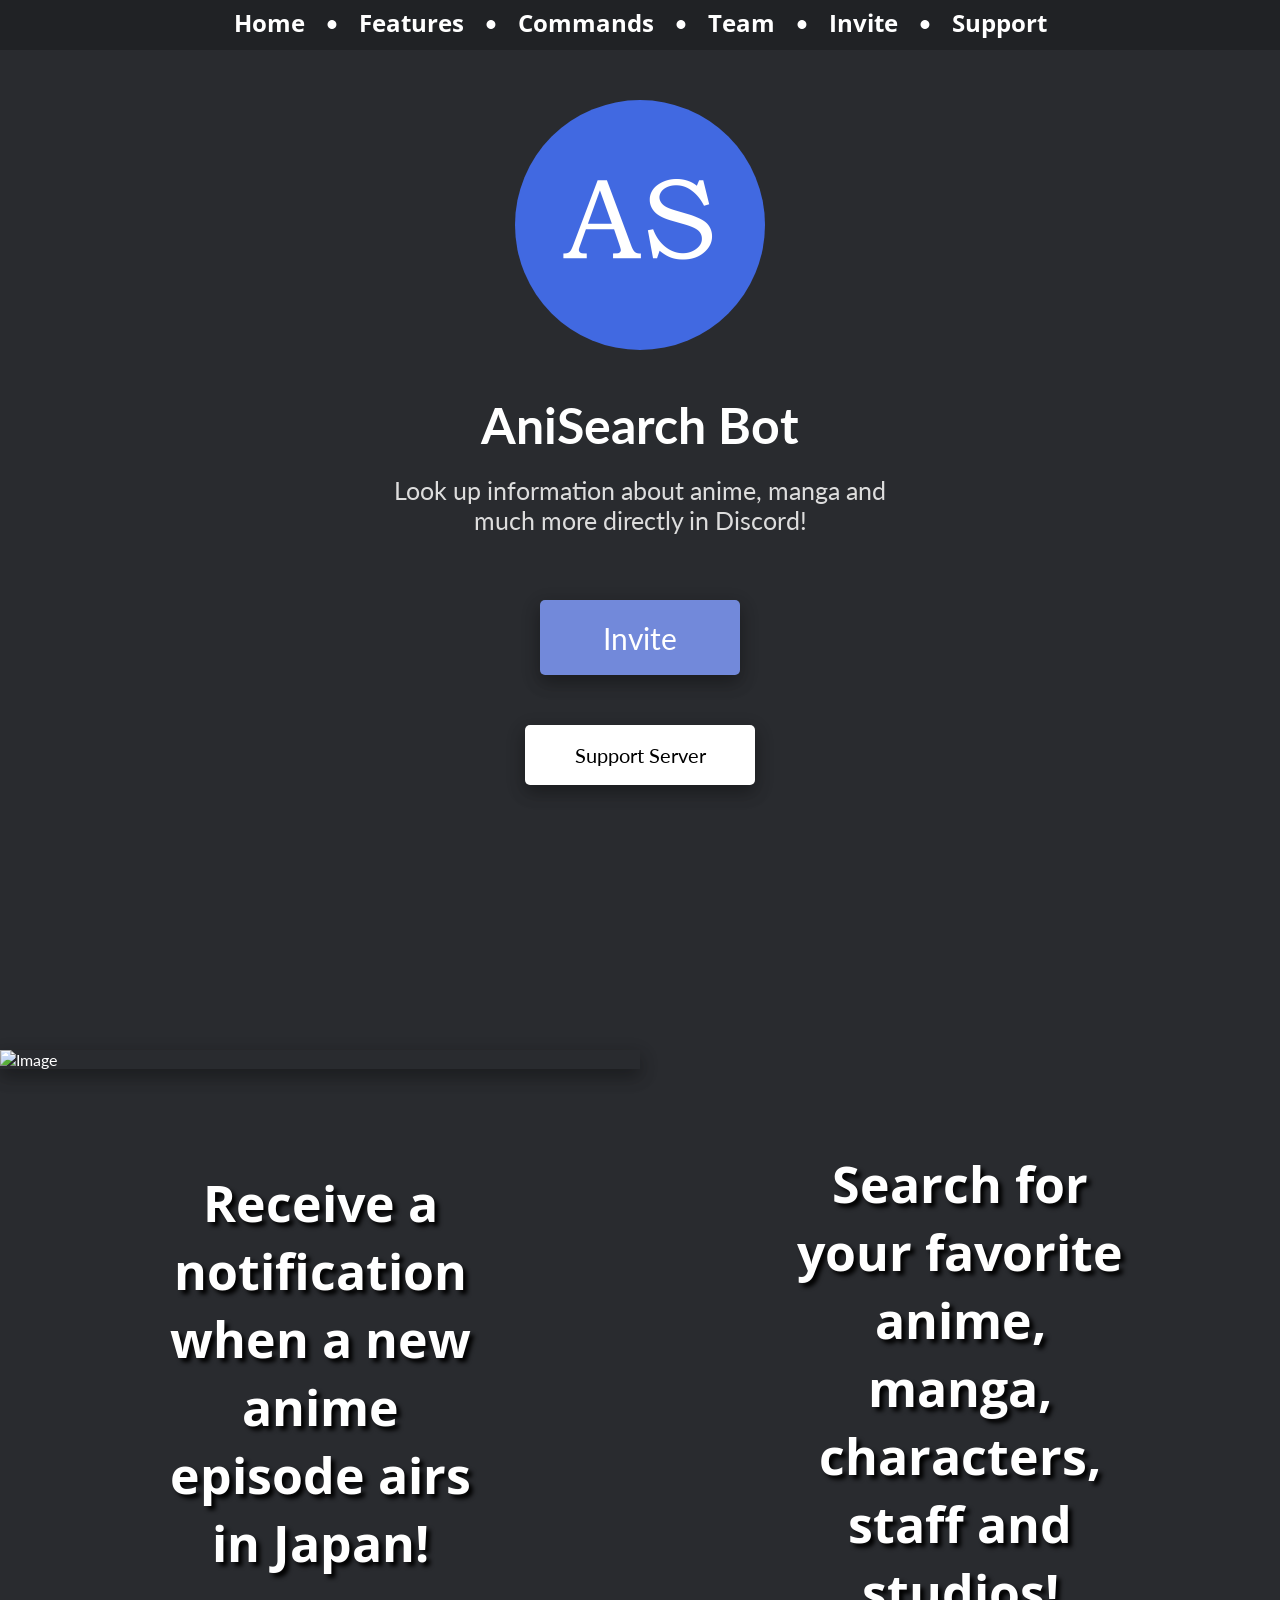
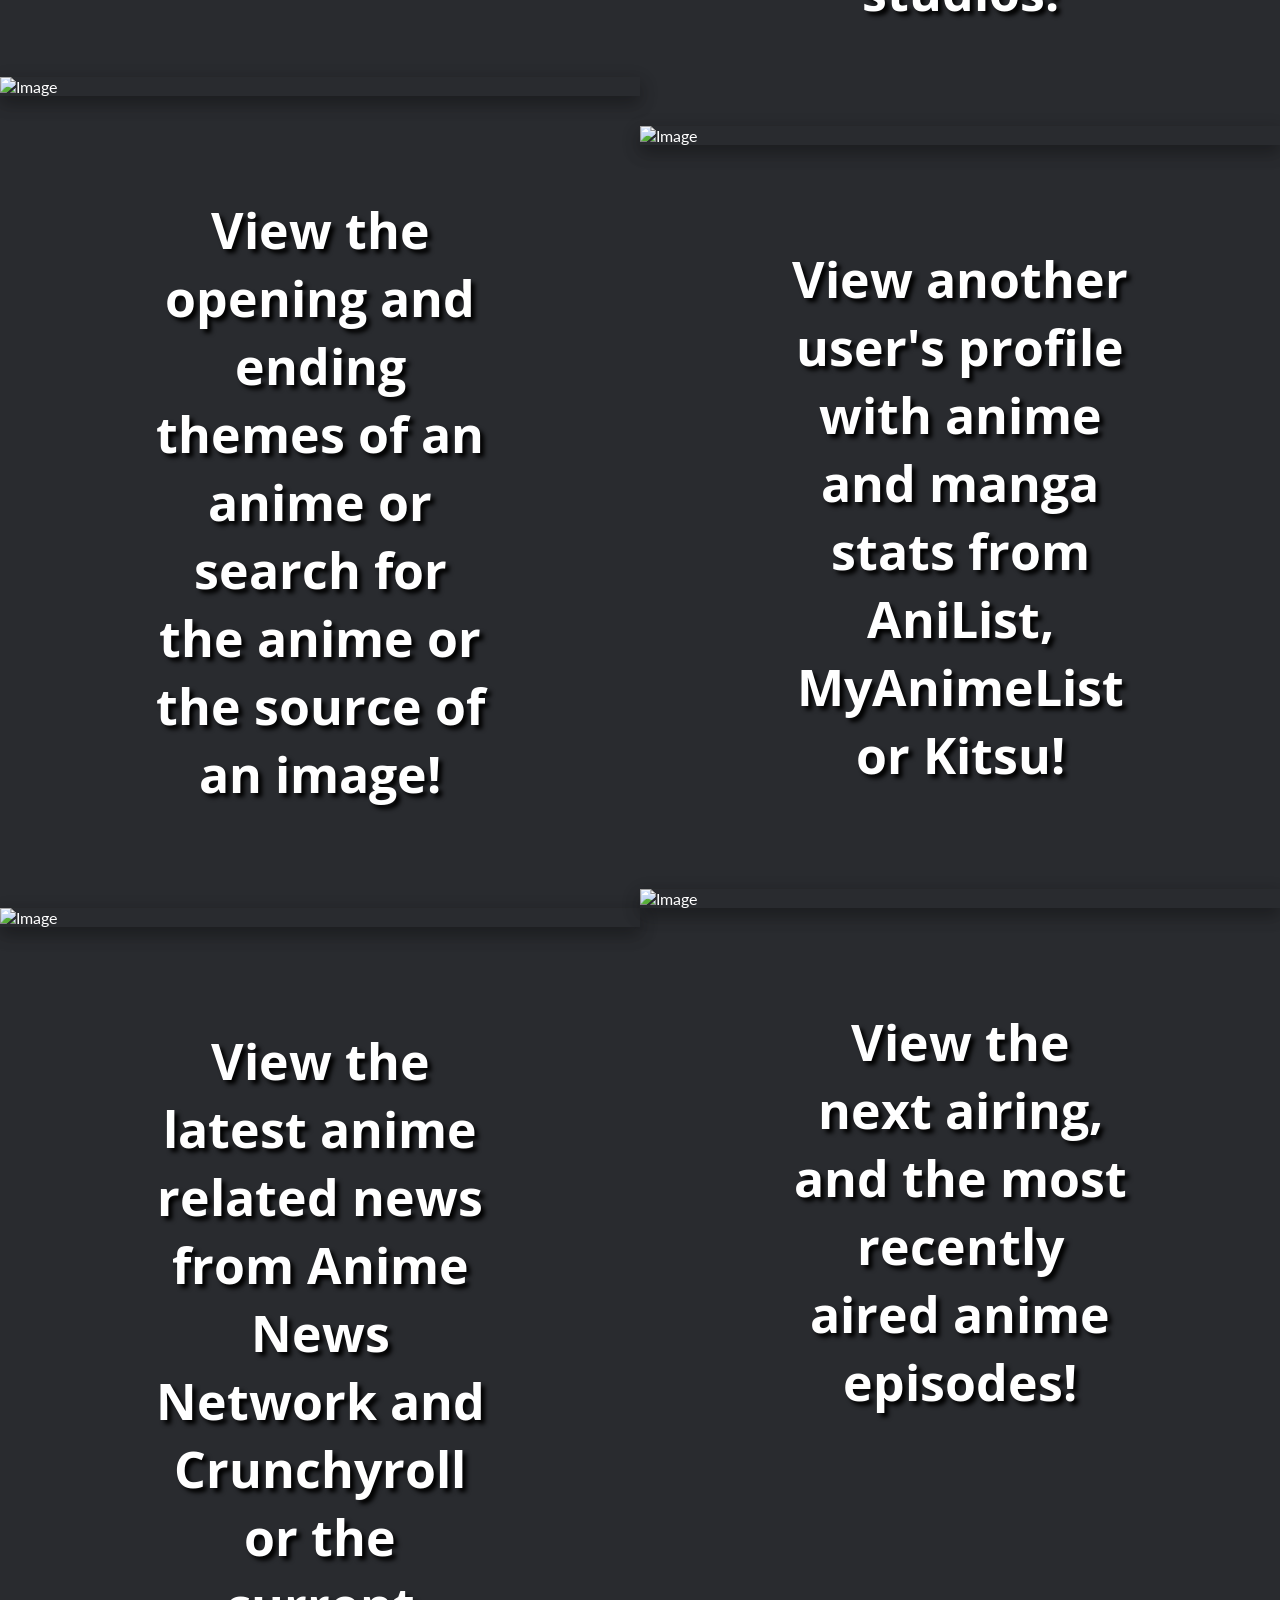
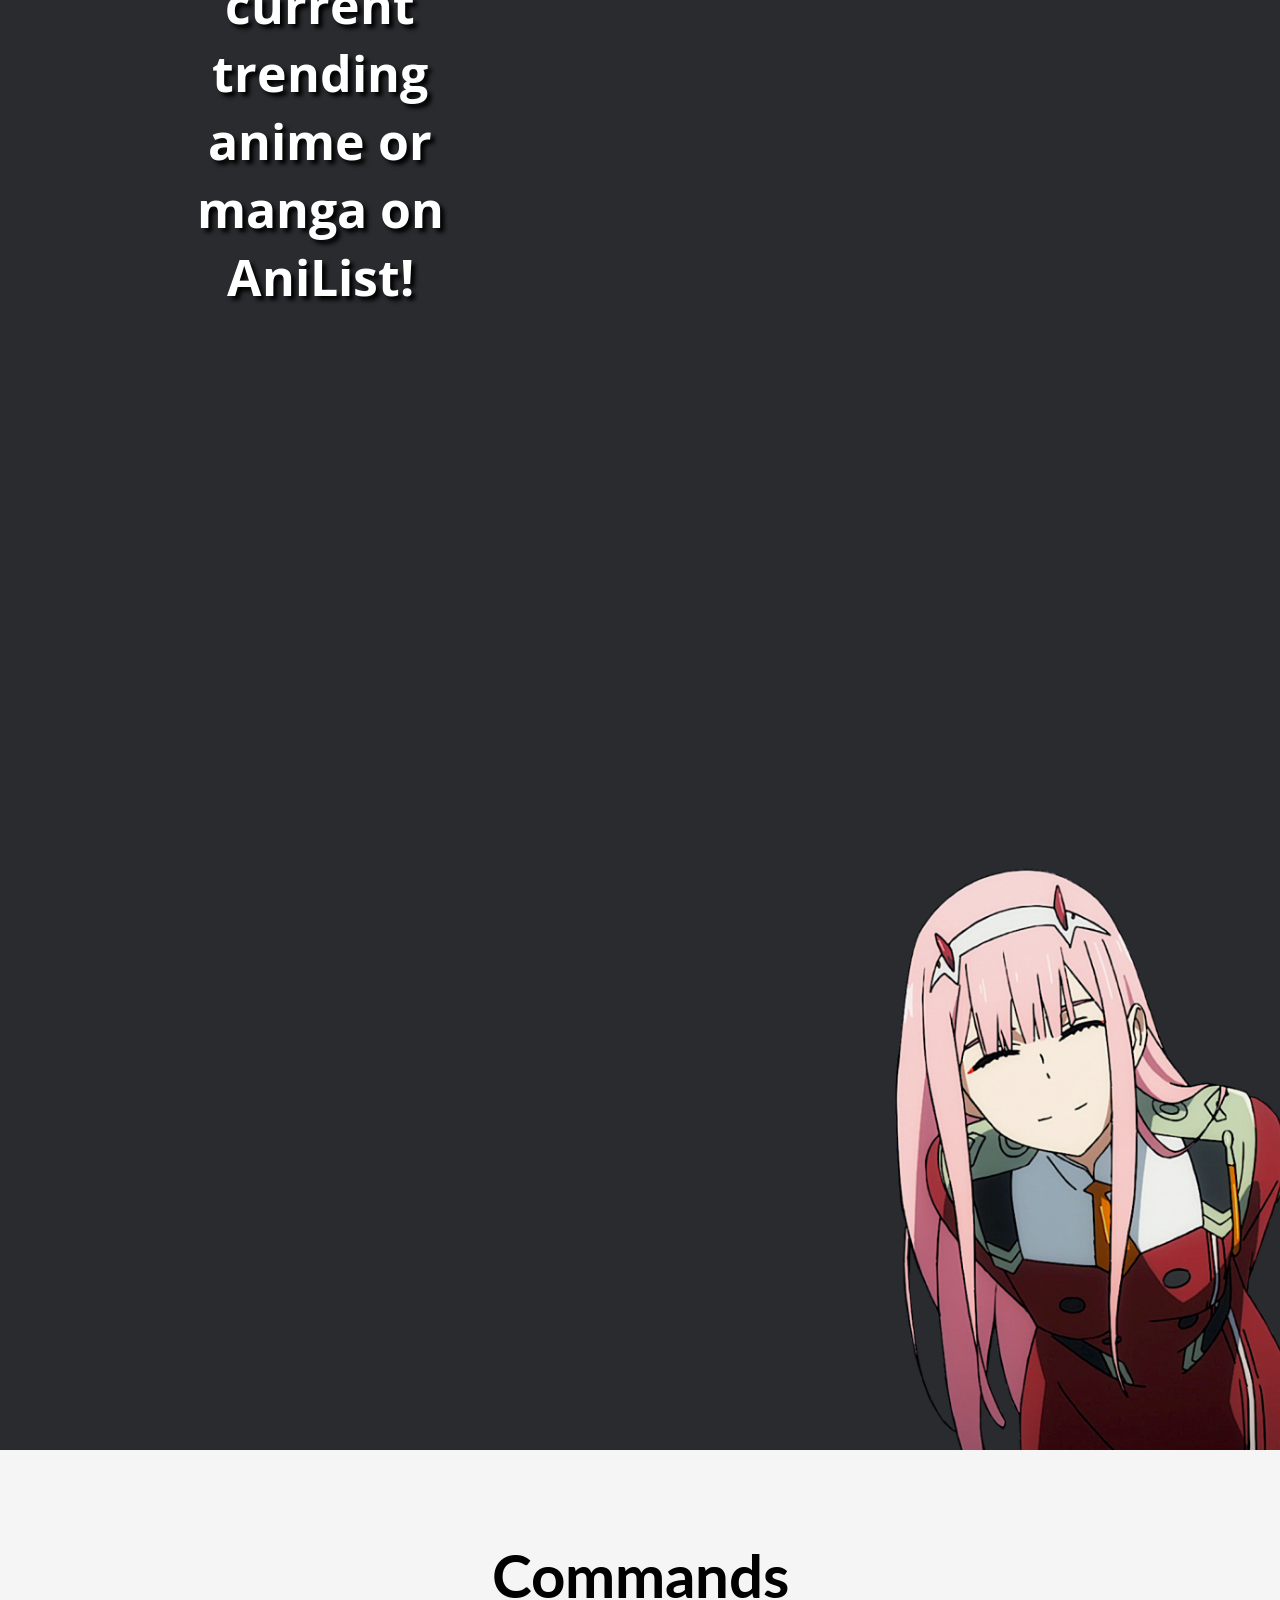
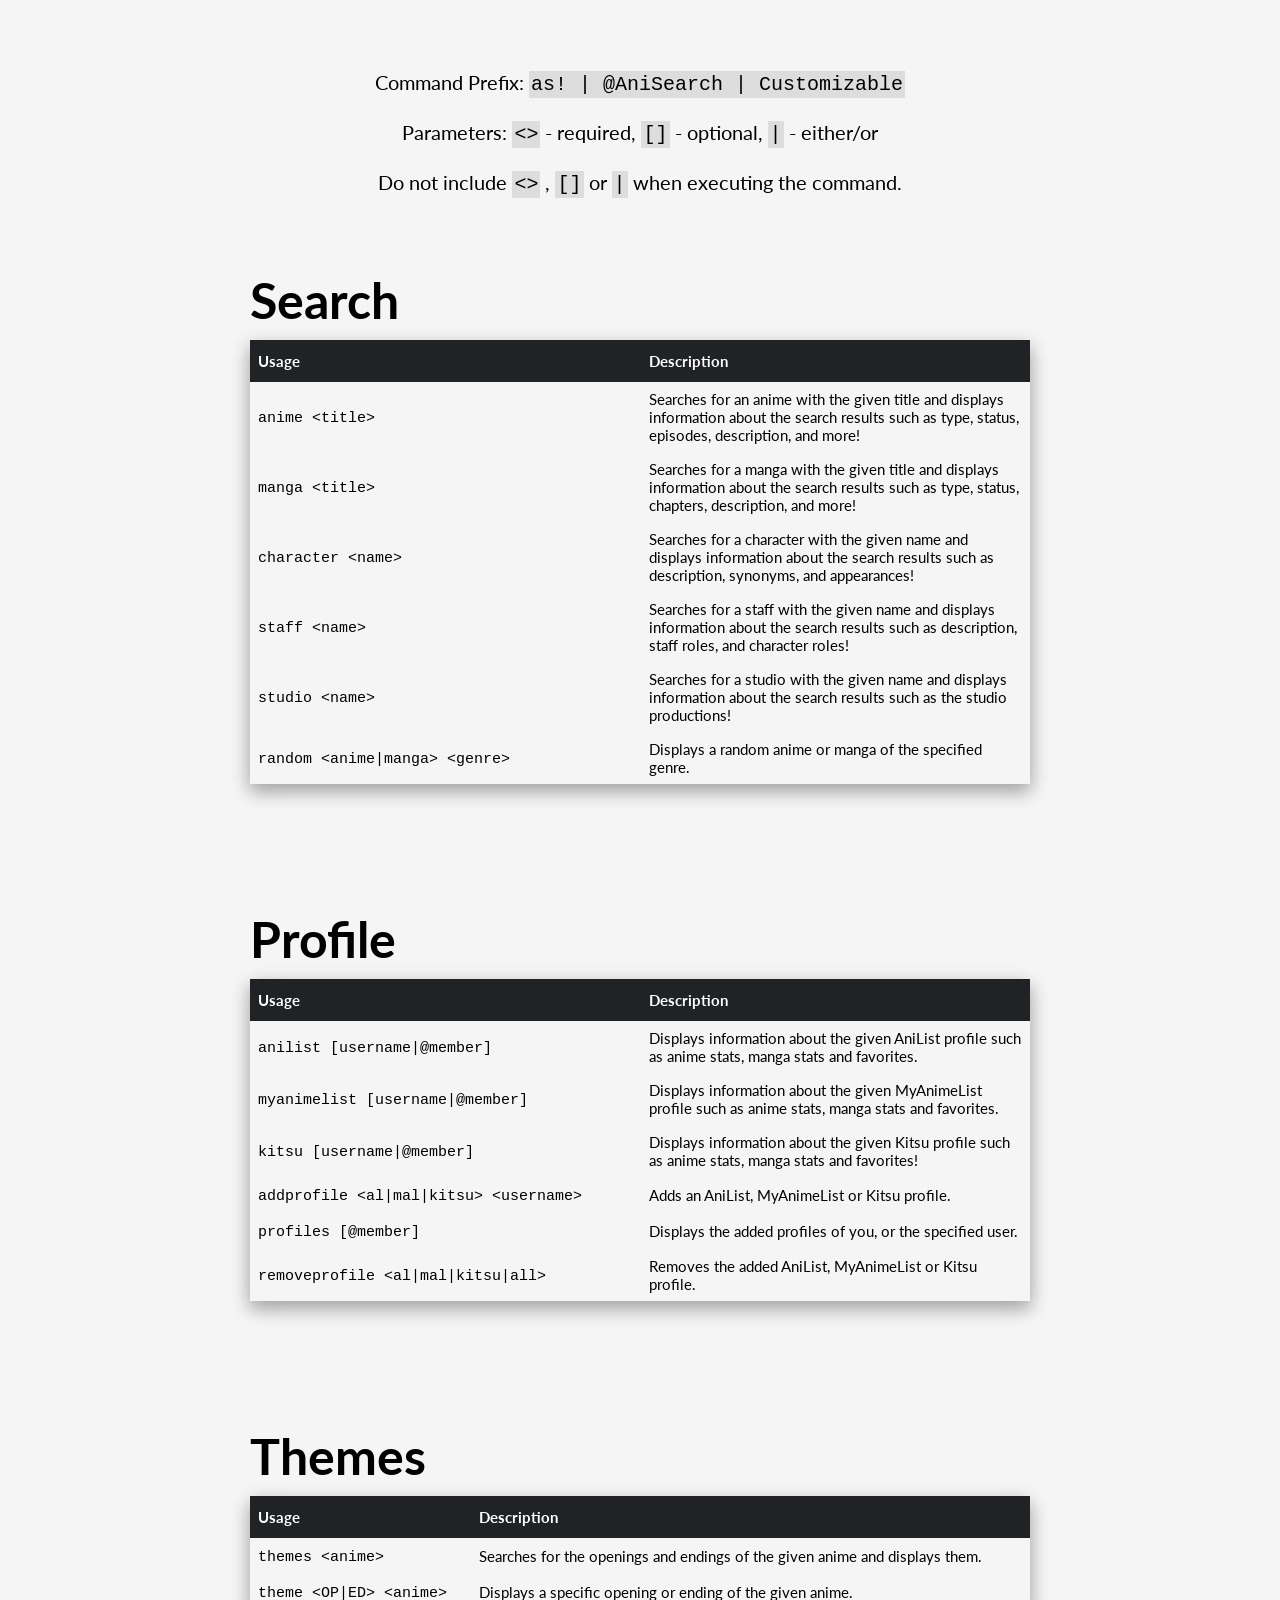
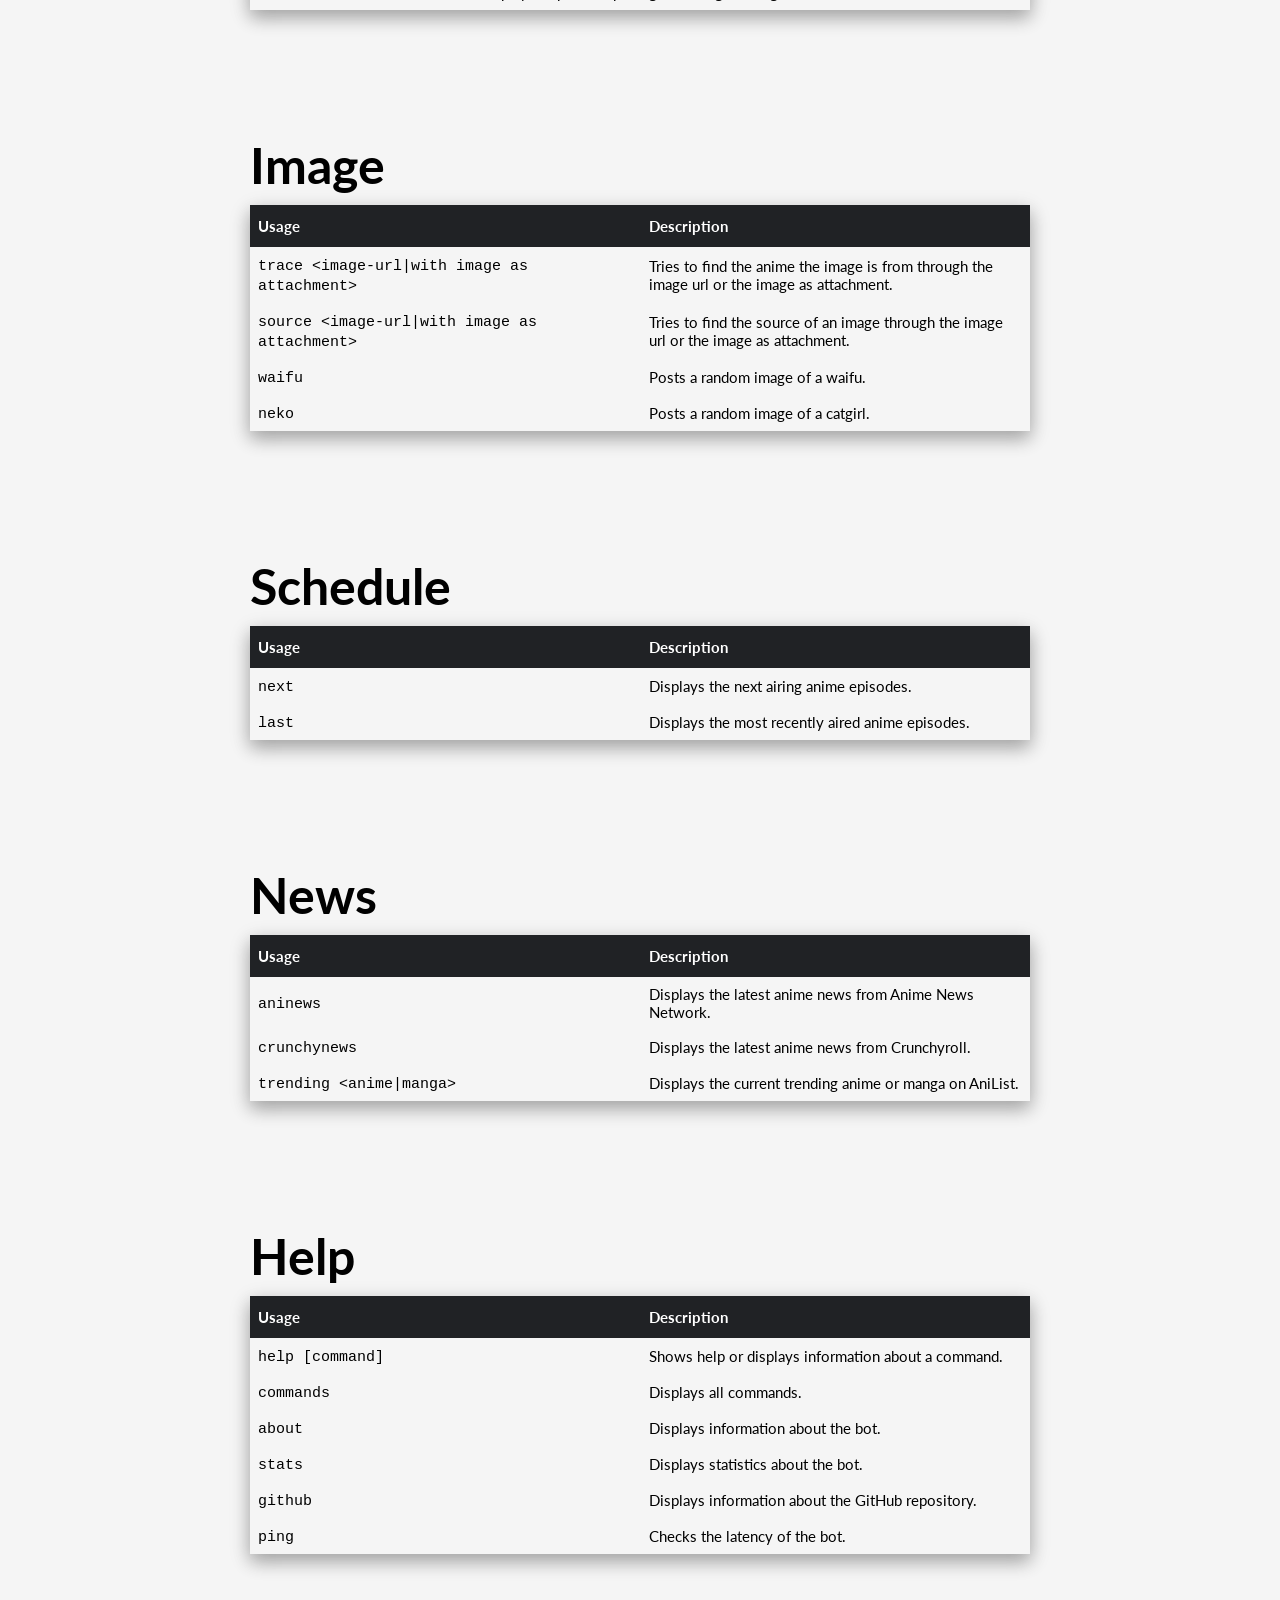
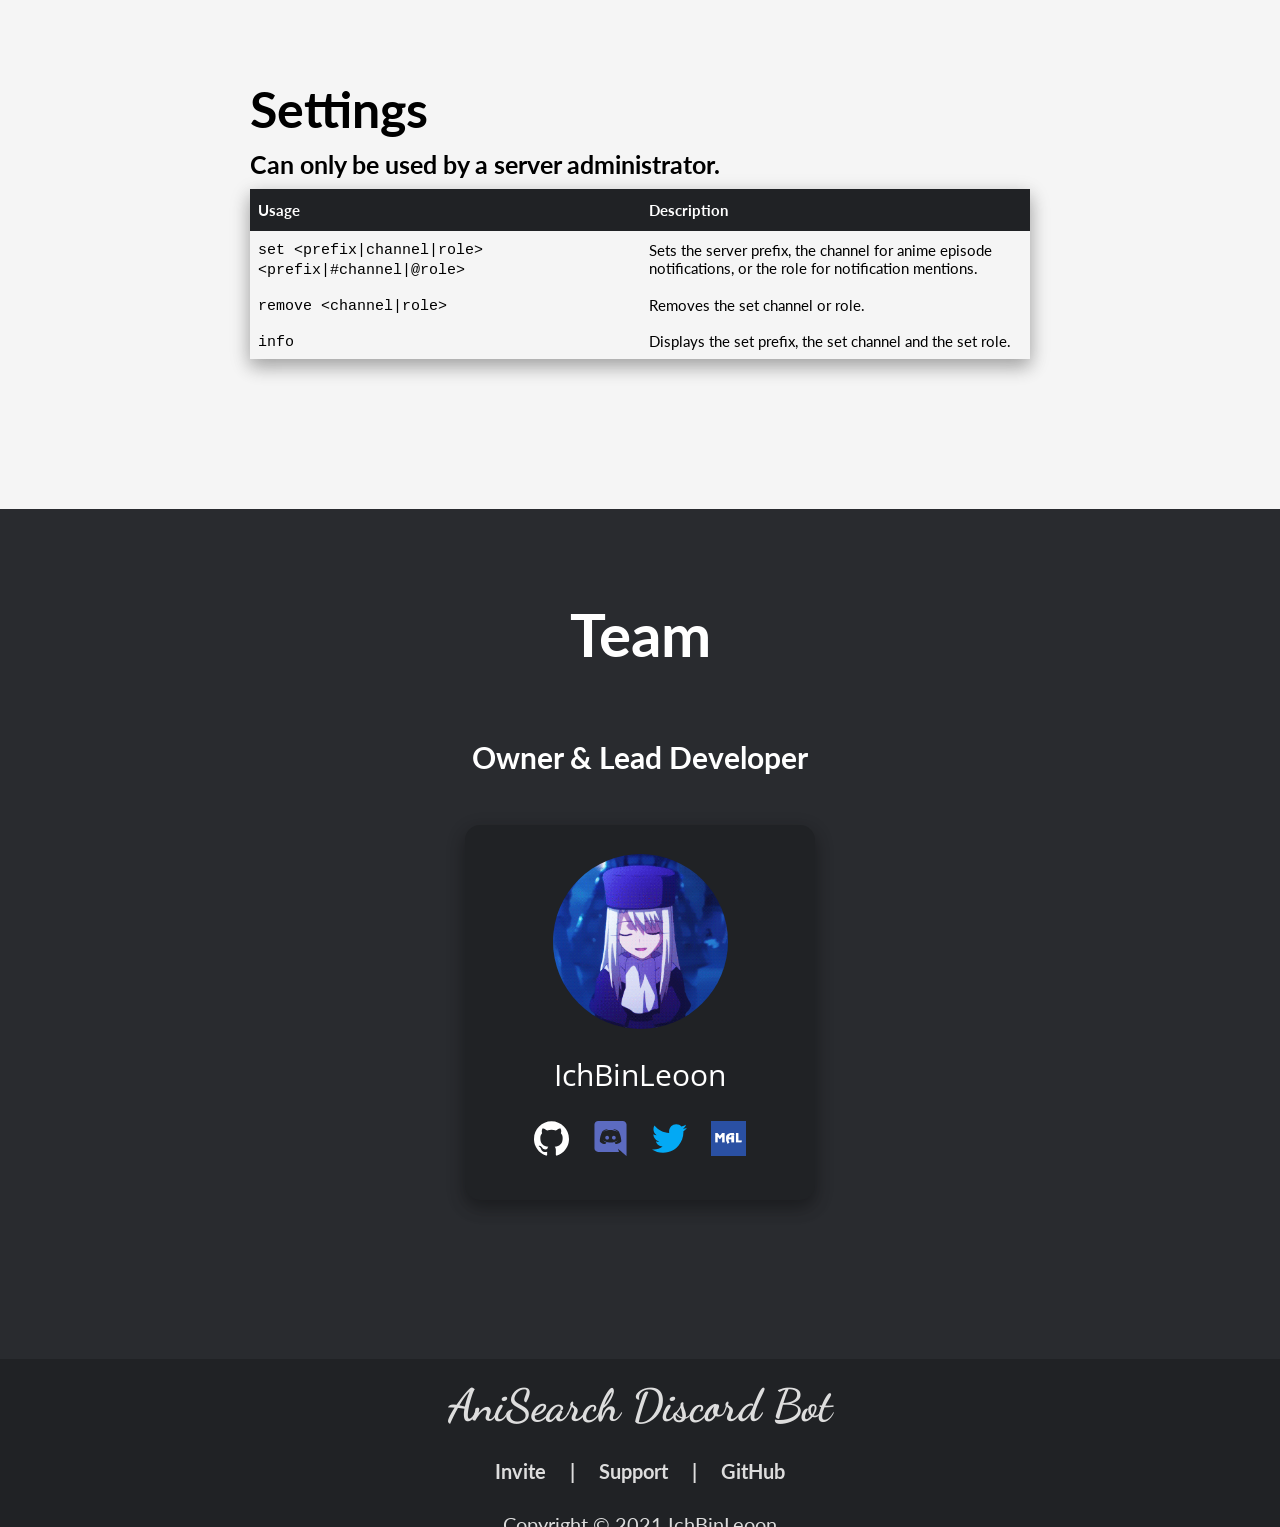
==== commit 1f50cacd: "Update profile commands" ====
--- a/index.html
+++ b/index.html
@@ -166,8 +166,8 @@
               <td>Displays the added profiles of you, or the specified user.</td>
             </tr>
             <tr>
-              <td><code>purge</code></td>
-              <td>Removes the added AniList, MyAnimeList and Kitsu profile.</td>
+              <td><code>removeprofile &lt;al|mal|kitsu|all&gt;</code></td>
+              <td>Removes the added AniList, MyAnimeList or Kitsu profile.</td>
             </tr>
           </table>
         </div>
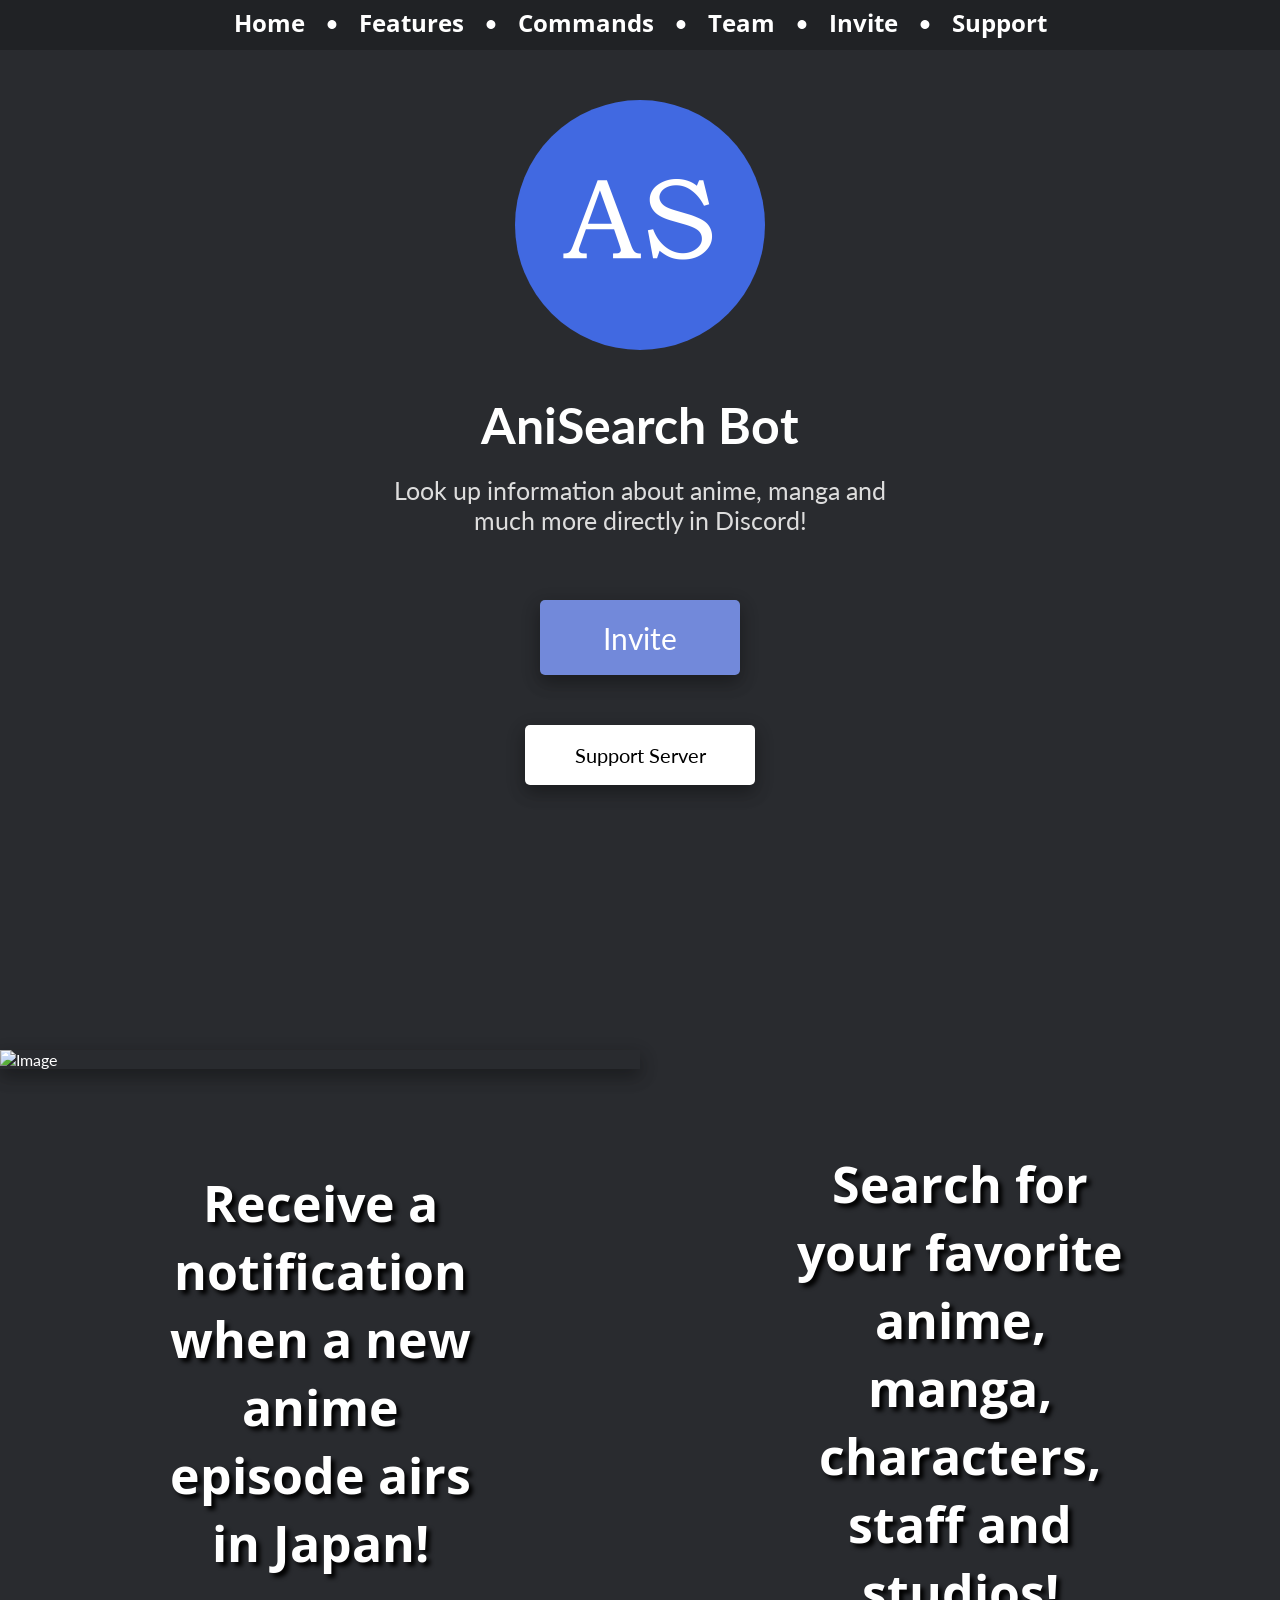
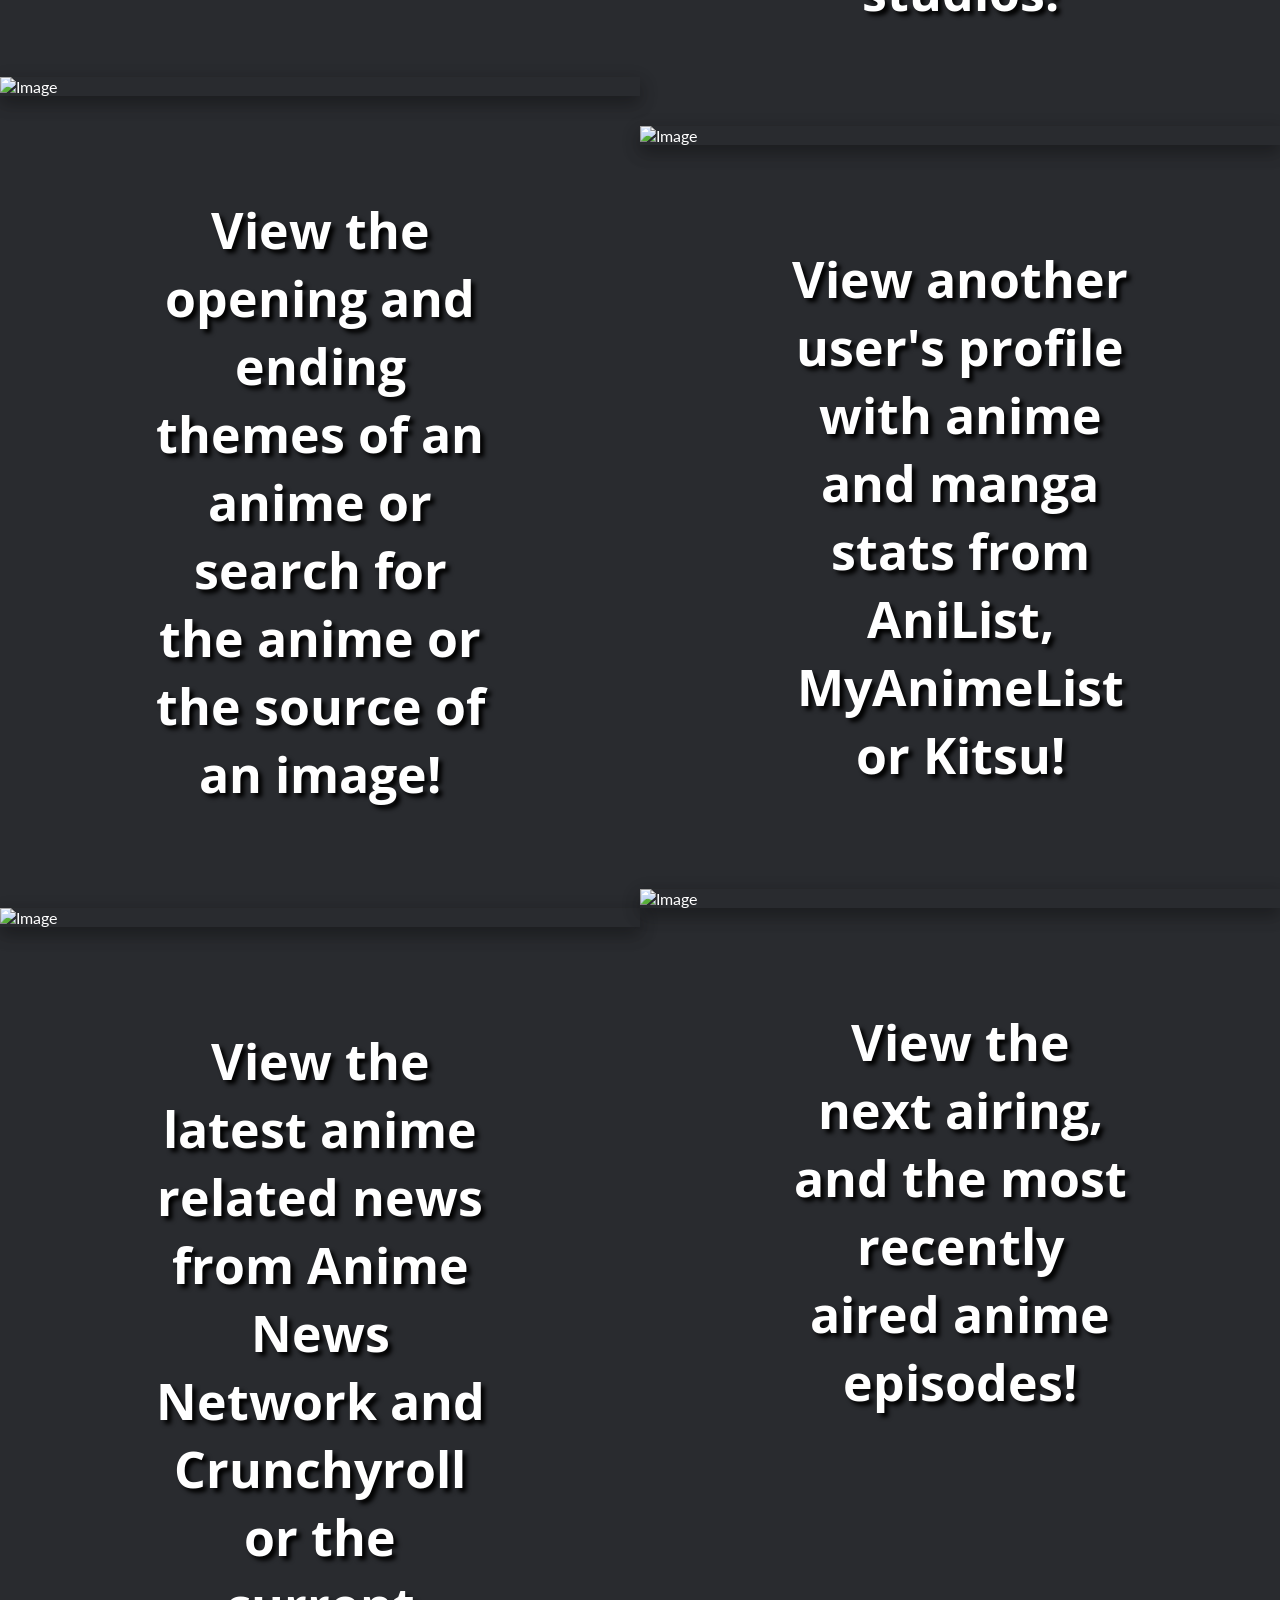
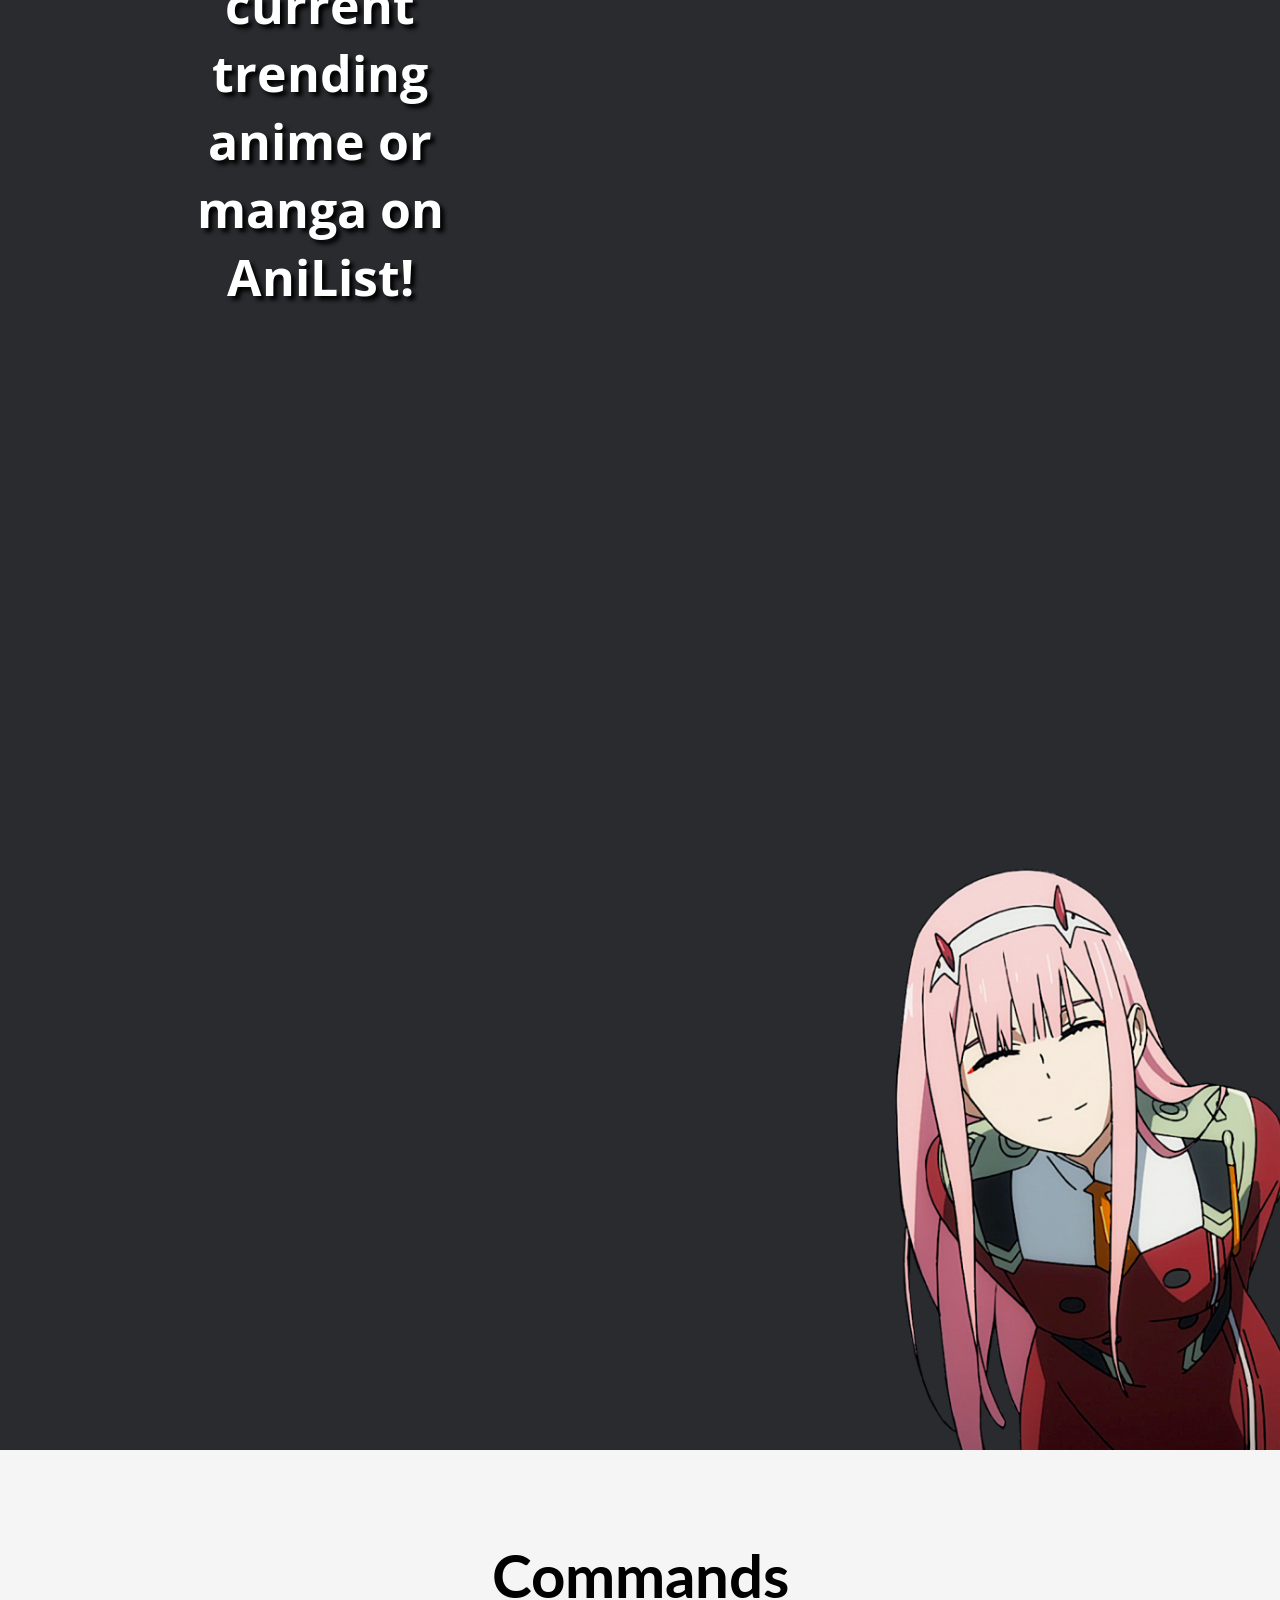
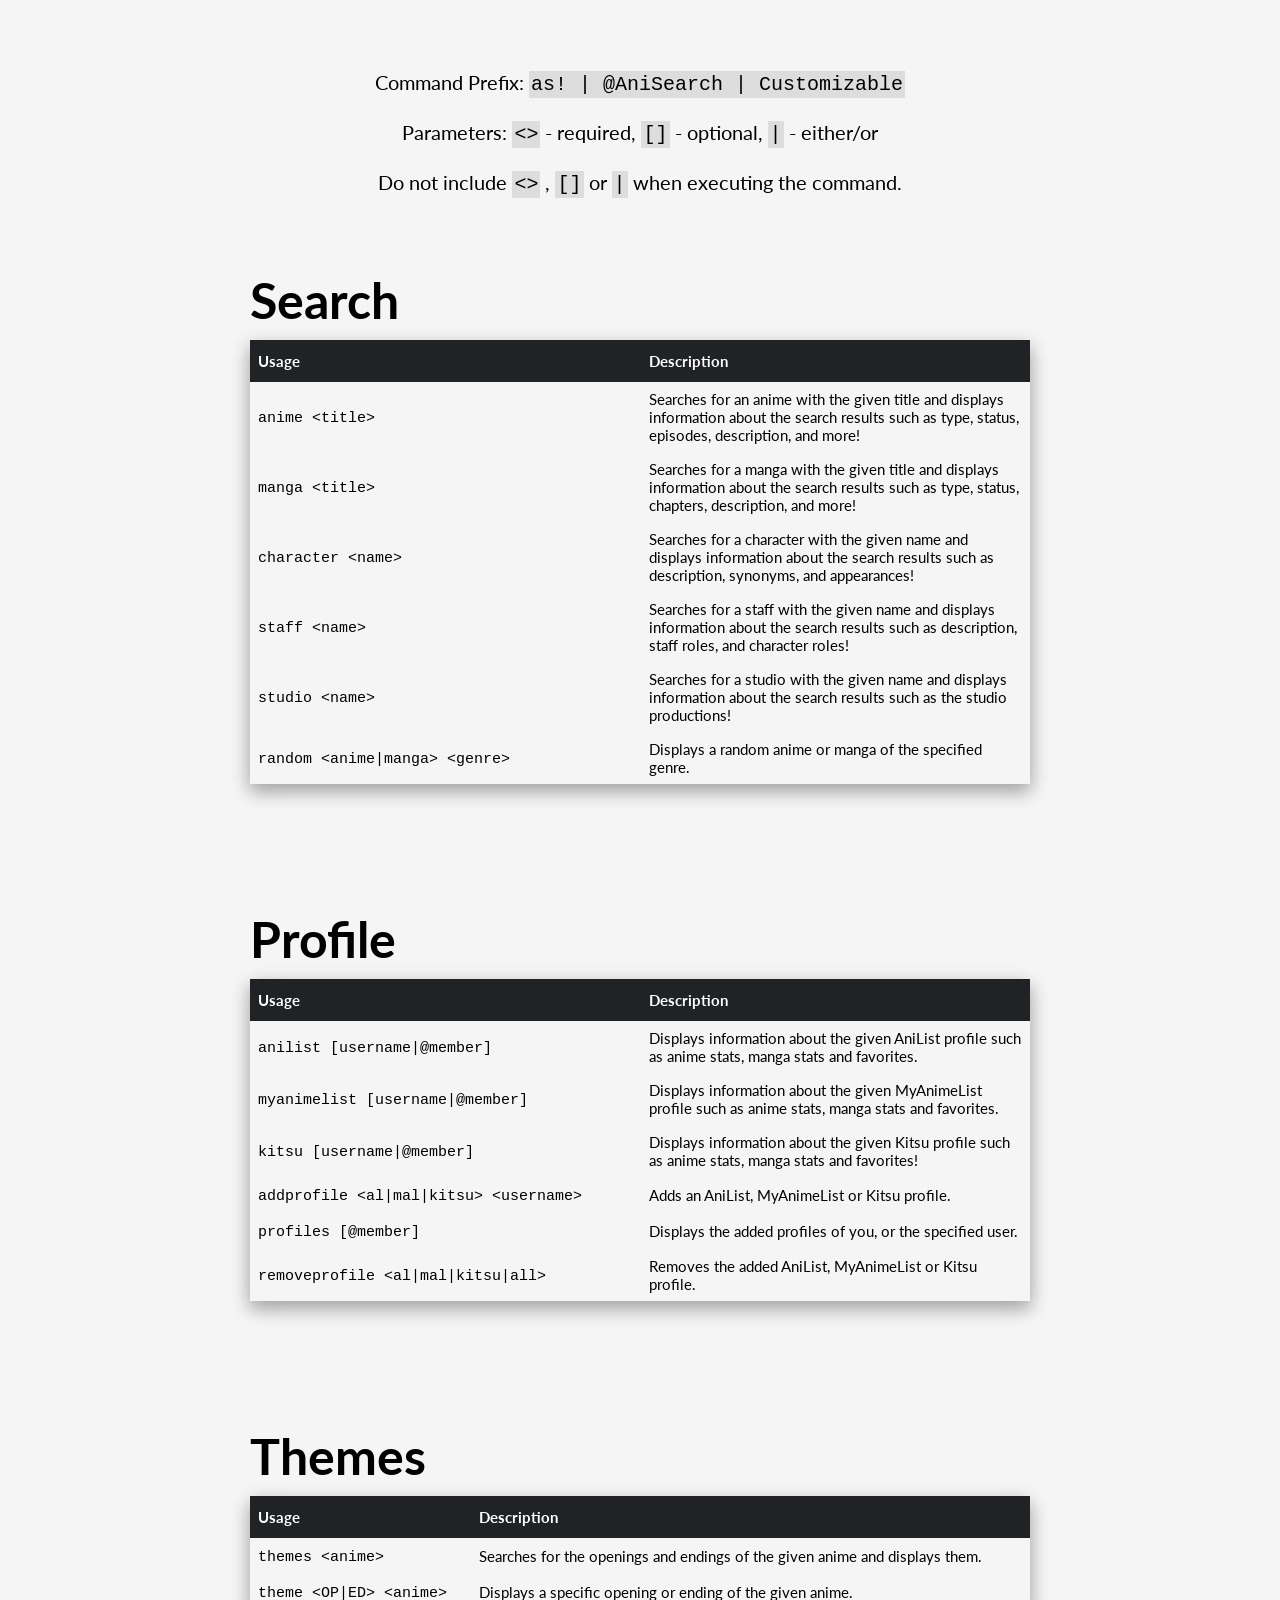
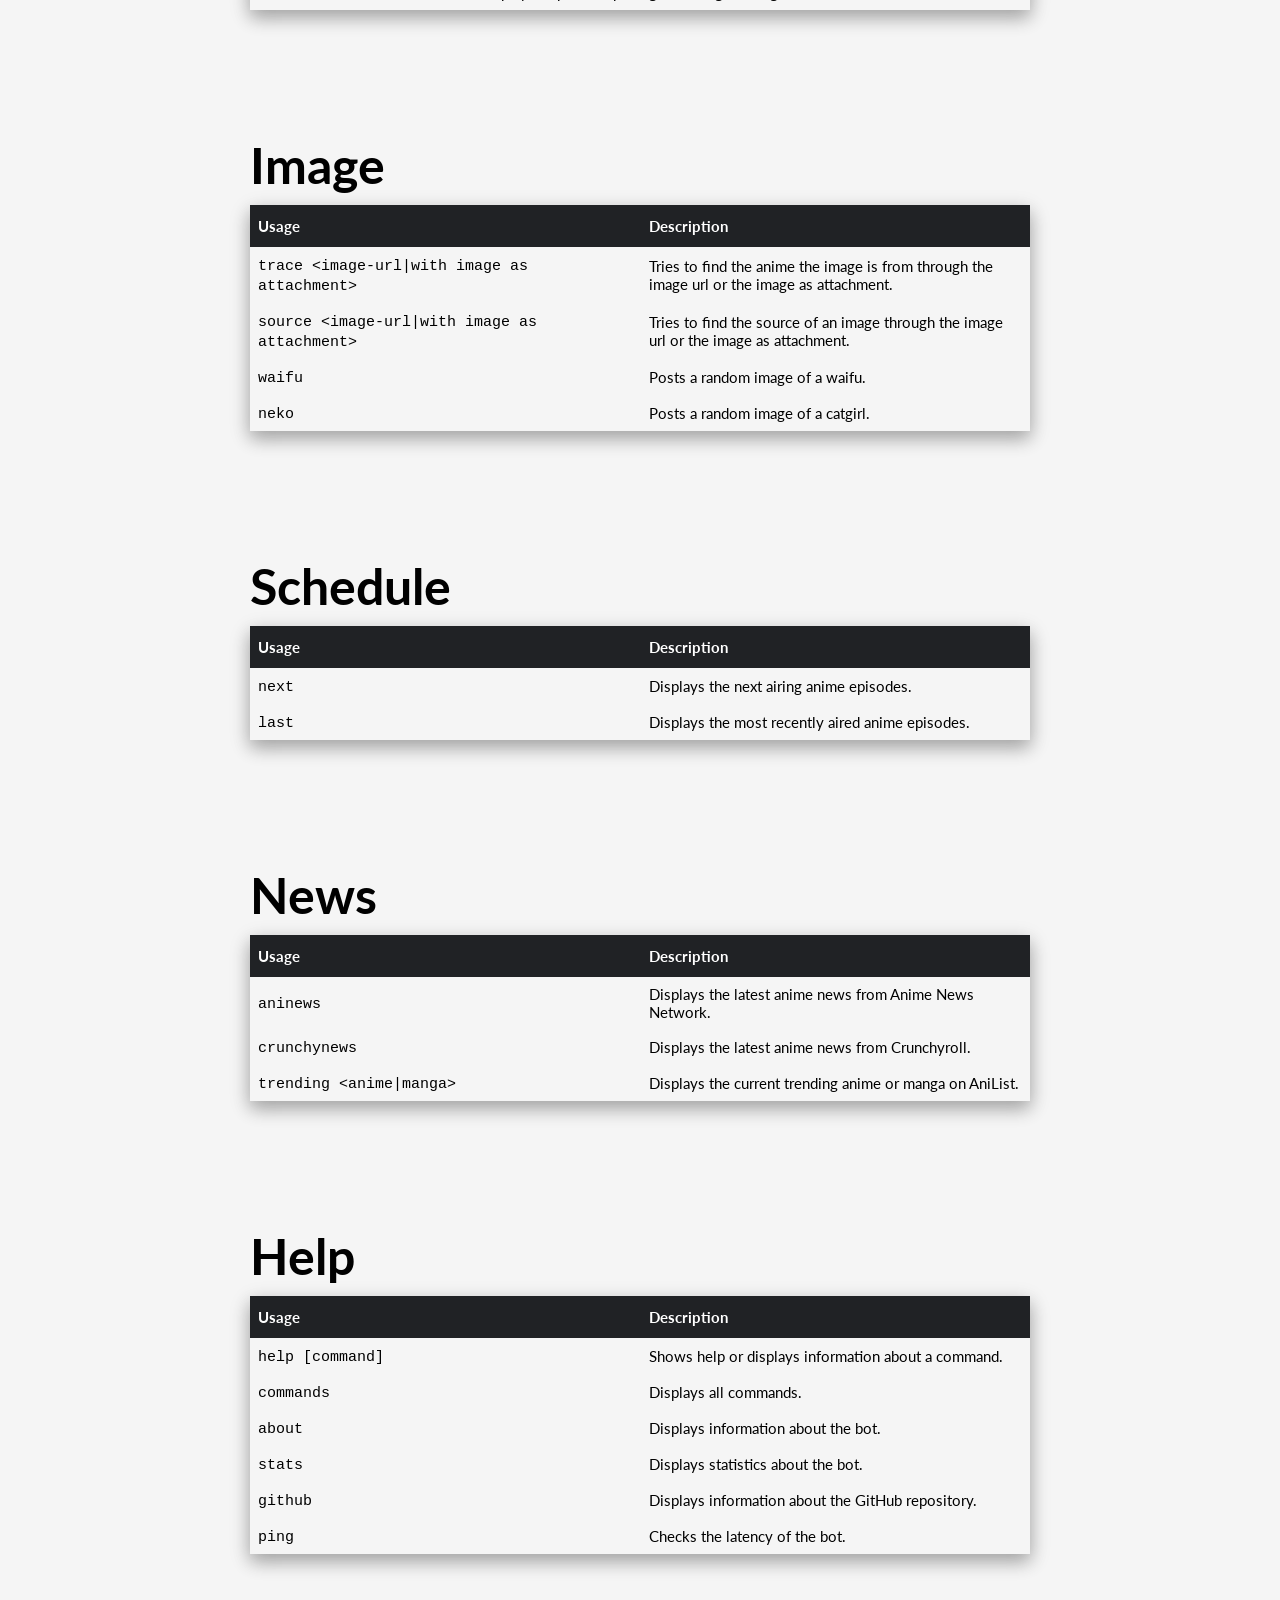
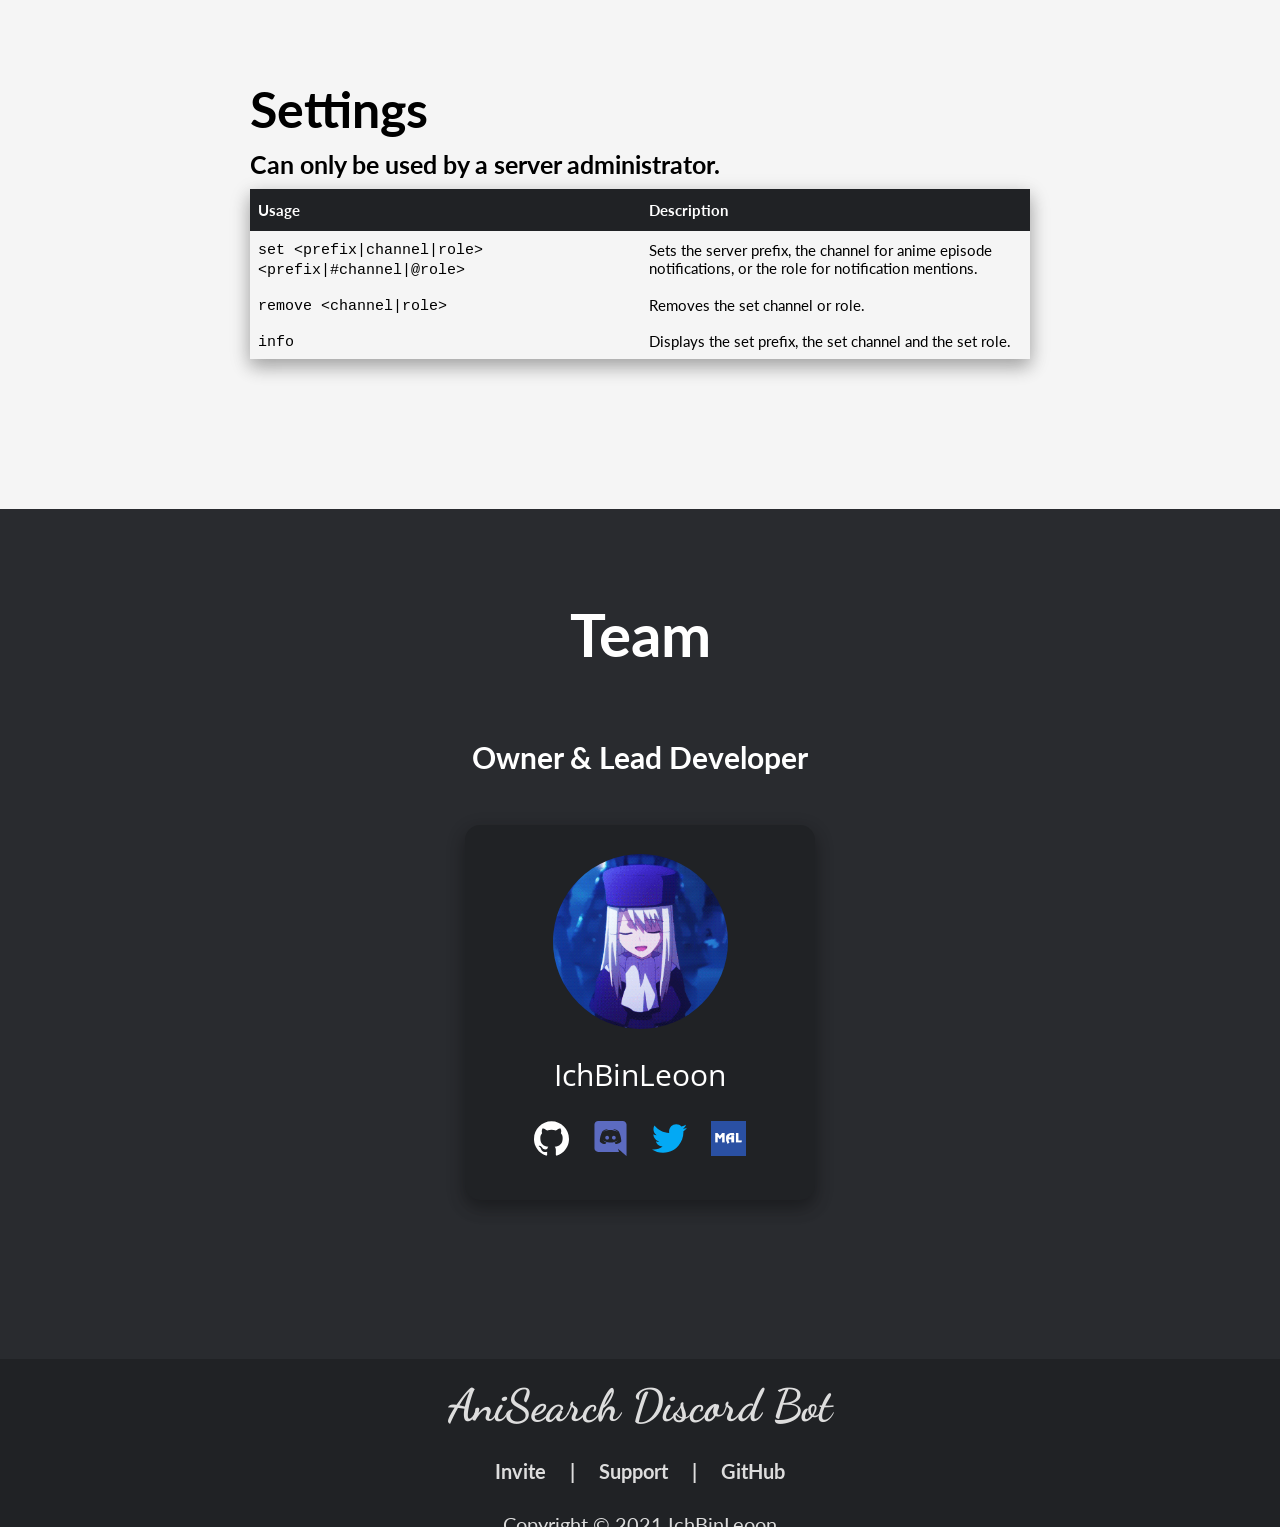
==== commit a46477ab: "Update code format" ====
--- a/index.html
+++ b/index.html
@@ -1,390 +1,390 @@
 <!DOCTYPE html>
 <html lang="en" dir="ltr">
-  <head>
-    <meta charset="utf-8">
-    <meta name="viewport" content="width=device-width, initial-scale=1.0">
-    <meta name="description" content="Anime Search Discord Bot - Look up information about anime, manga and much more directly in Discord!">
-    <meta name="author" content="IchBinLeoon">
-    <meta name="keywords" content="AniSearch, Anime, Manga, Discord, Bot, Python, discord.py, AniList, MyAnimeList, Kitsu">
-    <title>AniSearch Bot</title>
-    <link href="assets/imgs/favicon.png" rel="icon" type="image/png" sizes="256x256">
-    <link rel="preconnect" href="https://fonts.gstatic.com">
-    <link href="https://fonts.googleapis.com/css2?family=Lato:wght@400;700&display=swap" rel="stylesheet">
-    <link href="https://fonts.googleapis.com/css2?family=Open+Sans&display=swap" rel="stylesheet">
-    <link href="https://fonts.googleapis.com/css2?family=Dancing+Script&display=swap" rel="stylesheet">
-    <link href="css/styles.css" rel="stylesheet" type="text/css">
-  </head>
-  <body>
-    <div class="navbar">
-      <div class="navbar-links-container">
-        <li><a class="navbar-link" href="#home" draggable="false">Home</a></li>
-        <a class="navbar-point">•</a>
-        <li><a class="navbar-link" href="#features" draggable="false">Features</a></li>
-        <a class="navbar-point">•</a>
-        <li><a class="navbar-link" href="#commands" draggable="false">Commands</a></li>
-        <a class="navbar-point">•</a>
-        <li><a class="navbar-link" href="#team" draggable="false">Team</a></li>
-        <a class="navbar-point">•</a>
-        <li><a class="navbar-link" href="invite.html" draggable="false">Invite</a></li>
-        <a class="navbar-point">•</a>
-        <li><a class="navbar-link" href="support.html" draggable="false">Support</a></li>
-      </div>
-    </div>
-    <section id="home">
-      <div style="height: 100px;"></div>
-      <div class="home-container">
-        <div class="image-container">
-          <img src="assets/imgs/logo.png" alt="Logo" draggable="false">
+    <head>
+        <meta charset="utf-8" />
+        <meta name="viewport" content="width=device-width, initial-scale=1.0" />
+        <meta name="description" content="Anime Search Discord Bot - Look up information about anime, manga and much more directly in Discord!" />
+        <meta name="author" content="IchBinLeoon" />
+        <meta name="keywords" content="AniSearch, Anime, Manga, Discord, Bot, Python, discord.py, AniList, MyAnimeList, Kitsu" />
+        <title>AniSearch Bot</title>
+        <link href="assets/imgs/favicon.png" rel="icon" type="image/png" sizes="256x256" />
+        <link rel="preconnect" href="https://fonts.gstatic.com" />
+        <link href="https://fonts.googleapis.com/css2?family=Lato:wght@400;700&display=swap" rel="stylesheet" />
+        <link href="https://fonts.googleapis.com/css2?family=Open+Sans&display=swap" rel="stylesheet" />
+        <link href="https://fonts.googleapis.com/css2?family=Dancing+Script&display=swap" rel="stylesheet" />
+        <link href="css/styles.css" rel="stylesheet" type="text/css" />
+    </head>
+    <body>
+        <div class="navbar">
+            <div class="navbar-links-container">
+                <li><a class="navbar-link" href="#home" draggable="false">Home</a></li>
+                <a class="navbar-point">•</a>
+                <li><a class="navbar-link" href="#features" draggable="false">Features</a></li>
+                <a class="navbar-point">•</a>
+                <li><a class="navbar-link" href="#commands" draggable="false">Commands</a></li>
+                <a class="navbar-point">•</a>
+                <li><a class="navbar-link" href="#team" draggable="false">Team</a></li>
+                <a class="navbar-point">•</a>
+                <li><a class="navbar-link" href="invite.html" draggable="false">Invite</a></li>
+                <a class="navbar-point">•</a>
+                <li><a class="navbar-link" href="support.html" draggable="false">Support</a></li>
+            </div>
         </div>
-        <div class="headline-container">
-          <a>AniSearch Bot</a>
+        <section id="home">
+            <div style="height: 100px;"></div>
+            <div class="home-container">
+                <div class="image-container">
+                    <img src="assets/imgs/logo.png" alt="Logo" draggable="false" />
+                </div>
+                <div class="headline-container">
+                    <a>AniSearch Bot</a>
+                </div>
+                <div class="description-container">
+                    <a>Look up information about anime, manga and much more directly in Discord!</a>
+                </div>
+                <div class="invite-button-container">
+                    <form method="get" action="invite.html">
+                        <button class="invite-button">Invite</button>
+                    </form>
+                </div>
+                <div style="height: 50px;"></div>
+                <div class="support-button-container">
+                    <form method="get" action="support.html">
+                        <button class="support-button">Support Server</button>
+                    </form>
+                </div>
+            </div>
+        </section>
+        <section id="features">
+            <div class="features-container">
+                <div style="height: 100px;"></div>
+                <div class="example-image-container-left">
+                    <img class="to-fate-in shadow" src="https://github.com/IchBinLeoon/anisearch-discord-bot/blob/main/assets/examples/anime-example.png?raw=true" draggable="false" alt="Image" />
+                    <div class="example-container-text to-fate-in">
+                        <a>Receive a notification when a new anime episode airs in Japan!</a>
+                    </div>
+                    <img class="to-fate-in shadow" src="https://github.com/IchBinLeoon/anisearch-discord-bot/blob/main/assets/examples/character-example.png?raw=true" draggable="false" alt="Image" />
+                    <div class="example-container-text to-fate-in">
+                        <a>View the opening and ending themes of an anime or search for the anime or the source of an image!</a>
+                    </div>
+                    <img class="to-fate-in shadow" src="https://github.com/IchBinLeoon/anisearch-discord-bot/blob/main/assets/examples/studio-example.png?raw=true" draggable="false" alt="Image" />
+                    <div class="example-container-text to-fate-in">
+                        <a>View the latest anime related news from Anime News Network and Crunchyroll or the current trending anime or manga on AniList!</a>
+                    </div>
+                </div>
+                <div class="example-image-container-right">
+                    <div class="example-container-text to-fate-in">
+                        <a>Search for your favorite anime, manga, characters, staff and studios!</a>
+                    </div>
+                    <img class="to-fate-in shadow" src="https://github.com/IchBinLeoon/anisearch-discord-bot/blob/main/assets/examples/manga-example.png?raw=true" draggable="false" alt="Image" />
+                    <div class="example-container-text to-fate-in">
+                        <a>View another user's profile with anime and manga stats from AniList, MyAnimeList or Kitsu!</a>
+                    </div>
+                    <img class="to-fate-in shadow" src="https://github.com/IchBinLeoon/anisearch-discord-bot/blob/main/assets/examples/staff-example.png?raw=true" draggable="false" alt="Image" />
+                    <div class="example-container-text to-fate-in">
+                        <a>View the next airing, and the most recently aired anime episodes!</a>
+                    </div>
+                </div>
+                <img class="to-fate-in zero-two" src="assets/imgs/zero_two.png" draggable="false" alt="Image" />
+            </div>
+        </section>
+        <section id="commands">
+            <div class="commands-container">
+                <div style="height: 50px;"></div>
+                <div class="commands-headline-container">
+                    <a>Commands</a>
+                </div>
+                <div class="commands-subtitle-container">
+                    <p>Command Prefix: <code>as! | @AniSearch | Customizable</code></p>
+                    <p>Parameters: <code><></code> - required, <code>[]</code> - optional, <code>|</code> - either/or</p>
+                    <p>Do not include <code><></code> , <code>[]</code> or <code>|</code> when executing the command.</p>
+                </div>
+                <div style="height: 25px;"></div>
+                <div class="commands-table-headline">
+                    <a>Search</a>
+                </div>
+                <div class="commands-table-container">
+                    <table cellspacing="0" cellpadding="0" class="commands-table">
+                        <tr>
+                            <th>Usage</th>
+                            <th>Description</th>
+                        </tr>
+                        <tr>
+                            <td style="width: 375px;"><code>anime &lt;title&gt;</code></td>
+                            <td>Searches for an anime with the given title and displays information about the search results such as type, status, episodes, description, and more!</td>
+                        </tr>
+                        <tr>
+                            <td><code>manga &lt;title&gt;</code></td>
+                            <td>Searches for a manga with the given title and displays information about the search results such as type, status, chapters, description, and more!</td>
+                        </tr>
+                        <tr>
+                            <td><code>character &lt;name&gt;</code></td>
+                            <td>Searches for a character with the given name and displays information about the search results such as description, synonyms, and appearances!</td>
+                        </tr>
+                        <tr>
+                            <td><code>staff &lt;name&gt;</code></td>
+                            <td>Searches for a staff with the given name and displays information about the search results such as description, staff roles, and character roles!</td>
+                        </tr>
+                        <tr>
+                            <td><code>studio &lt;name&gt;</code></td>
+                            <td>Searches for a studio with the given name and displays information about the search results such as the studio productions!</td>
+                        </tr>
+                        <tr>
+                            <td><code>random &lt;anime|manga&gt; &lt;genre&gt;</code></td>
+                            <td>Displays a random anime or manga of the specified genre.</td>
+                        </tr>
+                    </table>
+                </div>
+                <div style="height: 100px;"></div>
+                <div class="commands-table-headline">
+                    <a>Profile</a>
+                </div>
+                <div class="commands-table-container">
+                    <table cellspacing="0" cellpadding="0" class="commands-table">
+                        <tr>
+                            <th>Usage</th>
+                            <th>Description</th>
+                        </tr>
+                        <tr>
+                            <td style="width: 375px;"><code>anilist [username|@member]</code></td>
+                            <td>Displays information about the given AniList profile such as anime stats, manga stats and favorites.</td>
+                        </tr>
+                        <tr>
+                            <td><code>myanimelist [username|@member]</code></td>
+                            <td>Displays information about the given MyAnimeList profile such as anime stats, manga stats and favorites.</td>
+                        </tr>
+                        <tr>
+                            <td><code>kitsu [username|@member]</code></td>
+                            <td>Displays information about the given Kitsu profile such as anime stats, manga stats and favorites!</td>
+                        </tr>
+                        <tr>
+                            <td><code>addprofile &lt;al|mal|kitsu&gt; &lt;username&gt;</code></td>
+                            <td>Adds an AniList, MyAnimeList or Kitsu profile.</td>
+                        </tr>
+                        <tr>
+                            <td><code>profiles [@member]</code></td>
+                            <td>Displays the added profiles of you, or the specified user.</td>
+                        </tr>
+                        <tr>
+                            <td><code>removeprofile &lt;al|mal|kitsu|all&gt;</code></td>
+                            <td>Removes the added AniList, MyAnimeList or Kitsu profile.</td>
+                        </tr>
+                    </table>
+                </div>
+                <div style="height: 100px;"></div>
+                <div class="commands-table-headline">
+                    <a>Themes</a>
+                </div>
+                <div class="commands-table-container">
+                    <table cellspacing="0" cellpadding="0" class="commands-table">
+                        <tr>
+                            <th>Usage</th>
+                            <th>Description</th>
+                        </tr>
+                        <tr>
+                            <td><code>themes &lt;anime&gt;</code></td>
+                            <td>Searches for the openings and endings of the given anime and displays them.</td>
+                        </tr>
+                        <tr>
+                            <td><code>theme &lt;OP|ED&gt; &lt;anime&gt;</code></td>
+                            <td>Displays a specific opening or ending of the given anime.</td>
+                        </tr>
+                    </table>
+                </div>
+                <div style="height: 100px;"></div>
+                <div class="commands-table-headline">
+                    <a>Image</a>
+                </div>
+                <div class="commands-table-container">
+                    <table cellspacing="0" cellpadding="0" class="commands-table">
+                        <tr>
+                            <th>Usage</th>
+                            <th>Description</th>
+                        </tr>
+                        <tr>
+                            <td style="width: 375px;"><code>trace &lt;image-url|with image as attachment&gt;</code></td>
+                            <td>Tries to find the anime the image is from through the image url or the image as attachment.</td>
+                        </tr>
+                        <tr>
+                            <td><code>source &lt;image-url|with image as attachment&gt;</code></td>
+                            <td>Tries to find the source of an image through the image url or the image as attachment.</td>
+                        </tr>
+                        <tr>
+                            <td><code>waifu</code></td>
+                            <td>Posts a random image of a waifu.</td>
+                        </tr>
+                        <tr>
+                            <td><code>neko</code></td>
+                            <td>Posts a random image of a catgirl.</td>
+                        </tr>
+                    </table>
+                </div>
+                <div style="height: 100px;"></div>
+                <div class="commands-table-headline">
+                    <a>Schedule</a>
+                </div>
+                <div class="commands-table-container">
+                    <table cellspacing="0" cellpadding="0" class="commands-table">
+                        <tr>
+                            <th>Usage</th>
+                            <th>Description</th>
+                        </tr>
+                        <tr>
+                            <td style="width: 375px;"><code>next</code></td>
+                            <td>Displays the next airing anime episodes.</td>
+                        </tr>
+                        <tr>
+                            <td><code>last</code></td>
+                            <td>Displays the most recently aired anime episodes.</td>
+                        </tr>
+                    </table>
+                </div>
+                <div style="height: 100px;"></div>
+                <div class="commands-table-headline">
+                    <a>News</a>
+                </div>
+                <div class="commands-table-container">
+                    <table cellspacing="0" cellpadding="0" class="commands-table">
+                        <tr>
+                            <th>Usage</th>
+                            <th>Description</th>
+                        </tr>
+                        <tr>
+                            <td style="width: 375px;"><code>aninews</code></td>
+                            <td>Displays the latest anime news from Anime News Network.</td>
+                        </tr>
+                        <tr>
+                            <td><code>crunchynews</code></td>
+                            <td>Displays the latest anime news from Crunchyroll.</td>
+                        </tr>
+                        <tr>
+                            <td><code>trending &lt;anime|manga&gt;</code></td>
+                            <td>Displays the current trending anime or manga on AniList.</td>
+                        </tr>
+                    </table>
+                </div>
+                <div style="height: 100px;"></div>
+                <div class="commands-table-headline">
+                    <a>Help</a>
+                </div>
+                <div class="commands-table-container">
+                    <table cellspacing="0" cellpadding="0" class="commands-table">
+                        <tr>
+                            <th>Usage</th>
+                            <th>Description</th>
+                        </tr>
+                        <tr>
+                            <td style="width: 375px;"><code>help [command]</code></td>
+                            <td>Shows help or displays information about a command.</td>
+                        </tr>
+                        <tr>
+                            <td><code>commands</code></td>
+                            <td>Displays all commands.</td>
+                        </tr>
+                        <tr>
+                            <td><code>about</code></td>
+                            <td>Displays information about the bot.</td>
+                        </tr>
+                        <tr>
+                            <td><code>stats</code></td>
+                            <td>Displays statistics about the bot.</td>
+                        </tr>
+                        <tr>
+                            <td><code>github</code></td>
+                            <td>Displays information about the GitHub repository.</td>
+                        </tr>
+                        <tr>
+                            <td><code>ping</code></td>
+                            <td>Checks the latency of the bot.</td>
+                        </tr>
+                    </table>
+                </div>
+                <div style="height: 100px;"></div>
+                <div class="commands-table-headline">
+                    <a>Settings</a>
+                </div>
+                <div class="commands-table-subtitle">
+                    <a>Can only be used by a server administrator.</a>
+                </div>
+                <div class="commands-table-container">
+                    <table cellspacing="0" cellpadding="0" class="commands-table">
+                        <tr>
+                            <th>Usage</th>
+                            <th>Description</th>
+                        </tr>
+                        <tr>
+                            <td style="width: 375px;"><code>set &lt;prefix|channel|role&gt; &lt;prefix|#channel|@role&gt;</code></td>
+                            <td>Sets the server prefix, the channel for anime episode notifications, or the role for notification mentions.</td>
+                        </tr>
+                        <tr>
+                            <td style="width: 375px;"><code>remove &lt;channel|role&gt;</code></td>
+                            <td>Removes the set channel or role.</td>
+                        </tr>
+                        <tr>
+                            <td style="width: 375px;"><code>info</code></td>
+                            <td>Displays the set prefix, the set channel and the set role.</td>
+                        </tr>
+                    </table>
+                </div>
+                <div style="height: 150px;"></div>
+            </div>
+        </section>
+        <section id="team">
+            <div class="team-container">
+                <div style="height: 50px;"></div>
+                <div class="team-headline-container">
+                    <a>Team</a>
+                </div>
+                <div class="team-subtitle-container">
+                    <a>Owner & Lead Developer</a>
+                </div>
+                <div class="team-box">
+                    <br />
+                    <div class="team-box-image">
+                        <img src="assets/gifs/ichbinleoon.gif" alt="Picture" draggable="false" />
+                    </div>
+                    <div class="team-box-name">
+                        <a>IchBinLeoon</a>
+                    </div>
+                    <div class="team-box-links">
+                        <p>
+                            <a href="https://github.com/IchBinLeoon" draggable="false">
+                                <img alt="GitHub" src="assets/svgs/github.svg" draggable="false" />
+                            </a>
+                            <a href="https://discordapp.com/users/223871059068321793" draggable="false">
+                                <img alt="Discord" src="assets/svgs/discord.svg" draggable="false" />
+                            </a>
+                            <a href="https://twitter.com/IchBinLeoon" draggable="false">
+                                <img alt="Twitter" src="assets/svgs/twitter.svg" draggable="false" />
+                            </a>
+                            <a href="https://myanimelist.net/profile/IchBinLeoon" draggable="false">
+                                <img alt="MyAnimeList" src="assets/svgs/myanimelist.svg" draggable="false" />
+                            </a>
+                        </p>
+                    </div>
+                </div>
+            </div>
+        </section>
+        <div style="height: 20px; background-color: #202225;"></div>
+        <div class="footer">
+            <div class="footer-head-container">
+                <a>AniSearch Discord Bot</a>
+            </div>
+            <div class="footer-links-container">
+                <p>
+                    <a href="invite.html">Invite</a>
+                    <a style="cursor: default;"> | </a>
+                    <a href="support.html">Support</a>
+                    <a style="cursor: default;"> | </a>
+                    <a href="https://github.com/IchBinLeoon/anisearch-discord-bot" draggable="false">GitHub</a>
+                </p>
+            </div>
         </div>
-        <div class="description-container">
-          <a>Look up information about anime, manga and much more directly in Discord!</a>
+        <div style="height: 10px; background-color: #202225;"></div>
+        <div class="copyright">
+            <a>Copyright © 2021 IchBinLeoon</a>
         </div>
-        <div class="invite-button-container">
-          <form method="get" action="invite.html">
-            <button class="invite-button">Invite</button>
-          </form>
-        </div>
-        <div style="height: 50px;"></div>
-        <div class="support-button-container">
-          <form method="get" action="support.html">
-            <button class="support-button">Support Server</button>
-          </form>
-        </div>
-      </div>
-    </section>
-    <section id="features">
-      <div class="features-container">
-        <div style="height: 100px"></div>
-        <div class="example-image-container-left">
-          <img class="to-fate-in shadow" src="https://github.com/IchBinLeoon/anisearch-discord-bot/blob/main/assets/examples/anime-example.png?raw=true" draggable="false" alt="Image">
-          <div class="example-container-text to-fate-in">
-            <a>Receive a notification when a new anime episode airs in Japan!</a>
-          </div>
-          <img class="to-fate-in shadow" src="https://github.com/IchBinLeoon/anisearch-discord-bot/blob/main/assets/examples/character-example.png?raw=true" draggable="false" alt="Image">
-          <div class="example-container-text to-fate-in">
-            <a>View the opening and ending themes of an anime or search for the anime or the source of an image!</a>
-          </div>
-          <img class="to-fate-in shadow" src="https://github.com/IchBinLeoon/anisearch-discord-bot/blob/main/assets/examples/studio-example.png?raw=true" draggable="false" alt="Image">
-          <div class="example-container-text to-fate-in">
-            <a>View the latest anime related news from Anime News Network and Crunchyroll or the current trending anime or manga on AniList!</a>
-          </div>
-        </div>
-        <div class="example-image-container-right">
-          <div class="example-container-text to-fate-in">
-            <a>Search for your favorite anime, manga, characters, staff and studios!</a>
-          </div>
-          <img class="to-fate-in shadow" src="https://github.com/IchBinLeoon/anisearch-discord-bot/blob/main/assets/examples/manga-example.png?raw=true" draggable="false" alt="Image">
-          <div class="example-container-text to-fate-in">
-            <a>View another user's profile with anime and manga stats from AniList, MyAnimeList or Kitsu!</a>
-          </div>
-          <img class="to-fate-in shadow" src="https://github.com/IchBinLeoon/anisearch-discord-bot/blob/main/assets/examples/staff-example.png?raw=true" draggable="false" alt="Image">
-          <div class="example-container-text to-fate-in">
-            <a>View the next airing, and the most recently aired anime episodes!</a>
-          </div>
-        </div>
-        <img class="to-fate-in zero-two" src="assets/imgs/zero_two.png" draggable="false" alt="Image">
-      </div>
-    </section>
-    <section id="commands">
-      <div class="commands-container">
-        <div style="height: 50px"></div>
-        <div class="commands-headline-container">
-          <a>Commands</a>
-        </div>
-        <div class="commands-subtitle-container">
-          <p>Command Prefix: <code>as! | @AniSearch | Customizable</code></p>
-          <p>Parameters: <code><></code> - required, <code>[]</code> - optional, <code>|</code> - either/or</p>
-          <p>Do not include <code><></code> , <code>[]</code>  or <code>|</code>  when executing the command.</p>
-        </div>
-        <div style="height: 25px"></div>
-        <div class="commands-table-headline">
-          <a>Search</a>
-        </div>
-        <div class="commands-table-container">
-          <table cellspacing="0" cellpadding="0" class="commands-table">
-            <tr>
-              <th>Usage</th>
-              <th>Description</th>
-            </tr>
-            <tr>
-                <td style="width: 375px"><code>anime &lt;title&gt;</code></td>
-              <td>Searches for an anime with the given title and displays information about the search results such as type, status, episodes, description, and more!</td>
-            </tr>
-            <tr>
-              <td><code>manga &lt;title&gt;</code></td>
-              <td>Searches for a manga with the given title and displays information about the search results such as type, status, chapters, description, and more!</td>
-            </tr>
-            <tr>
-              <td><code>character &lt;name&gt;</code></td>
-              <td>Searches for a character with the given name and displays information about the search results such as description, synonyms, and appearances!</td>
-            </tr>
-            <tr>
-              <td><code>staff &lt;name&gt;</code></td>
-              <td>Searches for a staff with the given name and displays information about the search results such as description, staff roles, and character roles!</td>
-            </tr>
-            <tr>
-              <td><code>studio &lt;name&gt;</code></td>
-              <td>Searches for a studio with the given name and displays information about the search results such as the studio productions!</td>
-            </tr>
-            <tr>
-              <td><code>random &lt;anime|manga&gt; &lt;genre&gt;</code></td>
-              <td>Displays a random anime or manga of the specified genre.</td>
-            </tr>
-          </table>
-        </div>
-        <div style="height: 100px"></div>
-        <div class="commands-table-headline">
-          <a>Profile</a>
-        </div>
-        <div class="commands-table-container">
-          <table cellspacing="0" cellpadding="0" class="commands-table">
-            <tr>
-              <th>Usage</th>
-              <th>Description</th>
-            </tr>
-            <tr>
-              <td style="width: 375px"><code>anilist [username|@member]</code></td>
-              <td>Displays information about the given AniList profile such as anime stats, manga stats and favorites.</td>
-            </tr>
-            <tr>
-              <td><code>myanimelist [username|@member]</code></td>
-              <td>Displays information about the given MyAnimeList profile such as anime stats, manga stats and favorites.</td>
-            </tr>
-            <tr>
-              <td><code>kitsu [username|@member]</code></td>
-              <td>Displays information about the given Kitsu profile such as anime stats, manga stats and favorites!</td>
-            </tr>
-            <tr>
-              <td><code>addprofile &lt;al|mal|kitsu&gt; &lt;username&gt;</code></td>
-              <td>Adds an AniList, MyAnimeList or Kitsu profile.</td>
-            </tr>
-            <tr>
-              <td><code>profiles [@member]</code></td>
-              <td>Displays the added profiles of you, or the specified user.</td>
-            </tr>
-            <tr>
-              <td><code>removeprofile &lt;al|mal|kitsu|all&gt;</code></td>
-              <td>Removes the added AniList, MyAnimeList or Kitsu profile.</td>
-            </tr>
-          </table>
-        </div>
-        <div style="height: 100px"></div>
-        <div class="commands-table-headline">
-          <a>Themes</a>
-        </div>
-        <div class="commands-table-container">
-          <table cellspacing="0" cellpadding="0" class="commands-table">
-            <tr>
-              <th>Usage</th>
-              <th>Description</th>
-            </tr>
-            <tr>
-              <td><code>themes &lt;anime&gt;</code></td>
-              <td>Searches for the openings and endings of the given anime and displays them.</td>
-            </tr>
-            <tr>
-              <td><code>theme  &lt;OP|ED&gt; &lt;anime&gt;</code></td>
-              <td>Displays a specific opening or ending of the given anime.</td>
-            </tr>
-          </table>
-        </div>
-        <div style="height: 100px"></div>
-        <div class="commands-table-headline">
-          <a>Image</a>
-        </div>
-        <div class="commands-table-container">
-          <table cellspacing="0" cellpadding="0" class="commands-table">
-            <tr>
-              <th>Usage</th>
-              <th>Description</th>
-            </tr>
-            <tr>
-              <td style="width: 375px"><code>trace &lt;image-url|with image as attachment&gt;</code></td>
-              <td>Tries to find the anime the image is from through the image url or the image as attachment.</td>
-            </tr>
-            <tr>
-              <td><code>source &lt;image-url|with image as attachment&gt;</code></td>
-              <td>Tries to find the source of an image through the image url or the image as attachment.</td>
-            </tr>
-            <tr>
-              <td><code>waifu</code></td>
-              <td>Posts a random image of a waifu.</td>
-            </tr>
-            <tr>
-              <td><code>neko</code></td>
-              <td>Posts a random image of a catgirl.</td>
-            </tr>
-          </table>
-        </div>
-        <div style="height: 100px"></div>
-        <div class="commands-table-headline">
-          <a>Schedule</a>
-        </div>
-        <div class="commands-table-container">
-          <table cellspacing="0" cellpadding="0" class="commands-table">
-            <tr>
-              <th>Usage</th>
-              <th>Description</th>
-            </tr>
-            <tr>
-              <td style="width: 375px"><code>next</code></td>
-              <td>Displays the next airing anime episodes.</td>
-            </tr>
-            <tr>
-              <td><code>last</code></td>
-              <td>Displays the most recently aired anime episodes.</td>
-            </tr>
-          </table>
-        </div>
-        <div style="height: 100px"></div>
-        <div class="commands-table-headline">
-          <a>News</a>
-        </div>
-        <div class="commands-table-container">
-          <table cellspacing="0" cellpadding="0" class="commands-table">
-            <tr>
-              <th>Usage</th>
-              <th>Description</th>
-            </tr>
-            <tr>
-              <td style="width: 375px"><code>aninews</code></td>
-              <td>Displays the latest anime news from Anime News Network.</td>
-            </tr>
-            <tr>
-              <td><code>crunchynews</code></td>
-              <td>Displays the latest anime news from Crunchyroll.</td>
-            </tr>
-            <tr>
-              <td><code>trending &lt;anime|manga&gt;</code></td>
-              <td>Displays the current trending anime or manga on AniList.</td>
-            </tr>
-          </table>
-        </div>
-        <div style="height: 100px"></div>
-        <div class="commands-table-headline">
-          <a>Help</a>
-        </div>
-        <div class="commands-table-container">
-          <table cellspacing="0" cellpadding="0" class="commands-table">
-            <tr>
-              <th>Usage</th>
-              <th>Description</th>
-            </tr>
-            <tr>
-              <td style="width: 375px"><code>help [command]</code></td>
-              <td>Shows help or displays information about a command.</td>
-            </tr>
-            <tr>
-              <td><code>commands</code></td>
-              <td>Displays all commands.</td>
-            </tr>
-            <tr>
-              <td><code>about</code></td>
-              <td>Displays information about the bot.</td>
-            </tr>
-            <tr>
-              <td><code>stats</code></td>
-              <td>Displays statistics about the bot.</td>
-            </tr>
-            <tr>
-              <td><code>github</code></td>
-              <td>Displays information about the GitHub repository.</td>
-            </tr>
-            <tr>
-              <td><code>ping</code></td>
-              <td>Checks the latency of the bot.</td>
-            </tr>
-          </table>
-        </div>
-        <div style="height: 100px"></div>
-        <div class="commands-table-headline">
-          <a>Settings</a>
-        </div>
-        <div class="commands-table-subtitle">
-          <a>Can only be used by a server administrator.</a>
-        </div>
-        <div class="commands-table-container">
-          <table cellspacing="0" cellpadding="0" class="commands-table">
-            <tr>
-              <th>Usage</th>
-              <th>Description</th>
-            </tr>
-            <tr>
-              <td style="width: 375px"><code>set &lt;prefix|channel|role&gt; &lt;prefix|#channel|@role&gt;</code></td>
-              <td>Sets the server prefix, the channel for anime episode notifications, or the role for notification mentions.</td>
-            </tr>
-            <tr>
-              <td style="width: 375px"><code>remove &lt;channel|role&gt;</code></td>
-              <td>Removes the set channel or role.</td>
-            </tr>
-            <tr>
-              <td style="width: 375px"><code>info</code></td>
-              <td>Displays the set prefix, the set channel and the set role.</td>
-            </tr>
-          </table>
-        </div>
-        <div style="height: 150px;"></div>
-      </div>
-    </section>
-    <section id="team">
-      <div class="team-container">
-        <div style="height: 50px"></div>
-        <div class="team-headline-container">
-          <a>Team</a>
-        </div>
-        <div class="team-subtitle-container">
-          <a>Owner & Lead Developer</a>
-        </div>
-        <div class="team-box">
-          <br>
-          <div class="team-box-image">
-            <img src="assets/gifs/ichbinleoon.gif" alt="Picture" draggable="false">
-          </div>
-          <div class="team-box-name">
-            <a>IchBinLeoon</a>
-          </div>
-          <div class="team-box-links">
-            <p>
-              <a href="https://github.com/IchBinLeoon" draggable="false">
-                <img alt="GitHub" src="assets/svgs/github.svg" draggable="false">
-              </a>
-              <a href="https://discordapp.com/users/223871059068321793" draggable="false">
-                <img alt="Discord" src="assets/svgs/discord.svg" draggable="false">
-              </a>
-              <a href="https://twitter.com/IchBinLeoon" draggable="false">
-                <img alt="Twitter" src="assets/svgs/twitter.svg" draggable="false">
-              </a>
-              <a href="https://myanimelist.net/profile/IchBinLeoon" draggable="false">
-                <img alt="MyAnimeList" src="assets/svgs/myanimelist.svg" draggable="false">
-              </a>
-            </p>
-          </div>
-        </div>
-      </div>
-    </section>
-    <div style="height: 20px; background-color: #202225"></div>
-    <div class="footer">
-      <div class="footer-head-container">
-          <a>AniSearch Discord Bot</a>
-      </div>
-      <div class="footer-links-container">
-        <p>
-          <a href="invite.html">Invite</a>
-          <a style="cursor: default;"> | </a>
-          <a href="support.html">Support</a>
-          <a style="cursor: default;"> | </a>
-          <a href="https://github.com/IchBinLeoon/anisearch-discord-bot" draggable="false">GitHub</a>
-        </p>
-      </div>
-    </div>
-    <div style="height: 10px; background-color: #202225"></div>
-    <div class="copyright">
-      <a>Copyright © 2021 IchBinLeoon</a>
-    </div>
-    <script type=text/javascript src="https://ajax.googleapis.com/ajax/libs/jquery/2.1.1/jquery.min.js"></script>
-    <script type=text/javascript src="js/main.js"></script>
-  </body>
-</html>+        <script type=text/javascript src="https://ajax.googleapis.com/ajax/libs/jquery/2.1.1/jquery.min.js"></script>
+        <script type=text/javascript src="js/main.js"></script>
+    </body>
+</html>
--- a/css/styles.css
+++ b/css/styles.css
@@ -1,16 +1,14 @@
 html {
     scroll-behavior: smooth;
 }
-
 body {
     margin: 0;
     padding: 0;
-    background-color: #292B2F;
-    font-family: 'Lato', sans-serif;
+    background-color: #292b2f;
+    font-family: "Lato", sans-serif;
     user-select: none;
     color: white;
 }
-
 .navbar {
     z-index: 999;
     height: 50px;
@@ -19,7 +17,6 @@
     top: 0;
     width: 100%;
 }
-
 .navbar-links-container {
     display: flex;
     align-items: baseline;
@@ -29,115 +26,98 @@
     left: 50%;
     transform: translateX(-50%);
 }
-
 .navbar-links-container li {
     display: inline-block;
 }
-
 .navbar-links-container li a {
     cursor: pointer;
     display: block;
     color: white;
-    font-family: 'Open Sans', sans-serif;
+    font-family: "Open Sans", sans-serif;
     font-weight: bold;
     font-size: 24px;
     padding: 6px 10px 0;
     text-decoration: none;
 }
-
 .navbar-link::after {
-    content: '';
+    content: "";
     display: block;
     width: 0;
     height: 2px;
     background: white;
     transition: width 0.3s;
 }
-
 .navbar-link:hover::after {
     width: 100%;
     transition: width 0.3s;
 }
-
 .navbar-point {
     cursor: default;
     color: white;
     font-size: 24px;
     padding: 0 10px;
 }
-
 .home-container {
     margin: 0 200px 200px;
     height: 650px;
     text-align: center;
 }
-
 .image-container {
     height: 275px;
     text-align: center;
 }
-
 .image-container img {
     border-radius: 50%;
     height: 250px;
     width: 250px;
 }
-
 .headline-container {
     line-height: 100px;
     height: 100px;
     text-align: center;
 }
-
 .headline-container a {
     font-size: 50px;
-    font-family: 'Lato', sans-serif;
-    font-weight: bold;
-    color: white;
-}
-
+    font-family: "Lato", sans-serif;
+    font-weight: bold;
+    color: white;
+}
 .description-container {
     height: 125px;
     width: 500px;
     text-align: center;
     display: inline-block;
 }
-
 .description-container a {
     font-size: 25px;
-    font-family: 'Lato', sans-serif;
-    color: #DDDDDD;
-}
-
+    font-family: "Lato", sans-serif;
+    color: #dddddd;
+}
 .invite-button-container {
     height: 75px;
     text-align: center;
 }
-
 .invite-button {
-    background-color: #7289DA;
+    background-color: #7289da;
     border: none;
     border-radius: 5px;
     width: 200px;
     height: 75px;
     color: white;
     font-size: 30px;
-    font-family: 'Lato', sans-serif;
+    font-family: "Lato", sans-serif;
     overflow: hidden;
     cursor: pointer;
     transition-duration: 0.4s;
     box-shadow: 0 8px 16px 0 rgba(0, 0, 0, 0.2), 0 6px 20px 0 rgba(0, 0, 0, 0.19);
 }
-
 .invite-button:hover {
-    background-color: #677BC4;
-}
-
+    background-color: #677bc4;
+}
 .support-button-container {
     height: 60px;
     text-align: center;
 }
-
 .support-button {
     background-color: white;
     border: none;
@@ -145,159 +125,133 @@
     width: 230px;
     height: 60px;
     font-size: 20px;
-    font-family: 'Lato', sans-serif;
+    font-family: "Lato", sans-serif;
     overflow: hidden;
     cursor: pointer;
     transition-duration: 0.4s;
     box-shadow: 0 8px 16px 0 rgba(0, 0, 0, 0.2), 0 6px 20px 0 rgba(0, 0, 0, 0.19);
 }
-
 .support-button:hover {
-    background-color: #D0D0D0;
-}
-
+    background-color: #d0d0d0;
+}
 .features-container {
     width: 100%;
     height: 3700px;
-    background-color: #292B2F;
+    background-color: #292b2f;
     position: relative;
 }
-
 .shadow {
     box-shadow: 0 8px 16px 0 rgba(0, 0, 0, 0.2), 0 6px 20px 0 rgba(0, 0, 0, 0.19);
 }
-
 .example-image-container-left {
     width: 50%;
     float: left;
     height: 3400px;
 }
-
 .example-image-container-left img {
     display: block;
     margin-bottom: 100px;
     margin-left: auto;
     margin-right: auto;
 }
-
 .example-image-container-right {
     width: 50%;
     float: right;
     height: 3400px;
 }
-
 .example-image-container-right img {
     display: block;
     margin-bottom: 100px;
     margin-left: auto;
     margin-right: auto;
 }
-
 .example-container-text {
     margin: 100px 150px;
     text-align: center;
-    font-family: 'Open Sans', sans-serif;
+    font-family: "Open Sans", sans-serif;
     font-weight: bold;
     text-shadow: 4px 4px 4px black;
 }
-
 .example-container-text a {
     font-size: 50px;
     color: white;
 }
-
 .to-fate-in {
-    transition: opacity .5s ease-in-out;
-}
-
+    transition: opacity 0.5s ease-in-out;
+}
 .invisible {
     opacity: 0;
 }
-
 .visible {
     opacity: 1;
 }
-
 .zero-two {
     width: 650px;
     position: absolute;
     left: 60%;
     bottom: 0;
 }
-
 .commands-container {
     width: 100%;
-    background-color: #F5F5F5;
-}
-
+    background-color: #f5f5f5;
+}
 .commands-headline-container {
     line-height: 150px;
     height: 150px;
     text-align: center;
 }
-
 .commands-headline-container a {
     font-size: 60px;
-    font-family: 'Lato', sans-serif;
-    font-weight: bold;
-    color: black;
-}
-
+    font-family: "Lato", sans-serif;
+    font-weight: bold;
+    color: black;
+}
 .commands-subtitle-container {
     text-align: center;
 }
-
 .commands-subtitle-container p {
     height: 30px;
     font-size: 20px;
-    font-family: 'Lato', sans-serif;
-    color: black;
-}
-
+    font-family: "Lato", sans-serif;
+    color: black;
+}
 .commands-subtitle-container code {
-    background-color: #DDDDDD;
+    background-color: #dddddd;
     padding: 2px;
 }
-
 .commands-table-headline {
     margin: 25px 250px 10px;
 }
-
 .commands-table-headline a {
     font-size: 50px;
-    font-family: 'Lato', sans-serif;
-    font-weight: bold;
-    color: black;
-}
-
+    font-family: "Lato", sans-serif;
+    font-weight: bold;
+    color: black;
+}
 .commands-table-subtitle {
     margin: 10px 250px;
 }
-
 .commands-table-subtitle a {
     font-size: 25px;
-    font-family: 'Lato', sans-serif;
-    font-weight: bold;
-    color: black;
-}
-
+    font-family: "Lato", sans-serif;
+    font-weight: bold;
+    color: black;
+}
 .commands-table-container {
     margin: 0 250px;
     box-shadow: 0 8px 16px 0 rgba(0, 0, 0, 0.2), 0 6px 20px 0 rgba(0, 0, 0, 0.19);
 }
-
 .commands-table {
-    font-family: 'Lato', sans-serif;
+    font-family: "Lato", sans-serif;
     width: 100%;
     border: none;
 }
-
-.commands-table td, .commands-table th {
+.commands-table td,
+.commands-table th {
     padding: 8px;
     color: black;
     font-size: 15px;
 }
-
 .commands-table th {
     padding-top: 12px;
     padding-bottom: 12px;
@@ -305,38 +259,32 @@
     background-color: #202225;
     color: white;
 }
-
 .team-container {
     width: 100%;
     height: 850px;
-    background-color: #292B2F;
-}
-
+    background-color: #292b2f;
+}
 .team-headline-container {
     line-height: 150px;
     height: 150px;
     text-align: center;
 }
-
 .team-headline-container a {
     font-size: 60px;
-    font-family: 'Lato', sans-serif;
-    font-weight: bold;
-    color: white;
-}
-
+    font-family: "Lato", sans-serif;
+    font-weight: bold;
+    color: white;
+}
 .team-subtitle-container {
     margin-top: 30px;
     text-align: center;
 }
-
 .team-subtitle-container a {
     font-size: 30px;
-    font-family: 'Lato', sans-serif;
-    font-weight: bold;
-    color: white;
-}
-
+    font-family: "Lato", sans-serif;
+    font-weight: bold;
+    color: white;
+}
 .team-box {
     display: block;
     margin-left: auto;
@@ -348,12 +296,10 @@
     background-color: #202225;
     box-shadow: 0 8px 16px 0 rgba(0, 0, 0, 0.2), 0 6px 20px 0 rgba(0, 0, 0, 0.19);
 }
-
 .team-box:hover {
     position: relative;
     top: -5px;
 }
-
 .team-box-image {
     margin-top: 10px;
     display: block;
@@ -362,24 +308,20 @@
     width: 175px;
     height: 175px;
 }
-
 .team-box-image img {
     border-radius: 50%;
     width: 175px;
     height: 175px;
 }
-
 .team-box-name {
     margin-top: 25px;
     text-align: center;
 }
-
 .team-box-name a {
     font-size: 30px;
-    font-family: 'Open Sans', sans-serif;
-    color: white;
-}
-
+    font-family: "Open Sans", sans-serif;
+    color: white;
+}
 .team-box-links {
     margin-left: auto;
     margin-right: auto;
@@ -387,54 +329,46 @@
     justify-content: center;
     align-items: center;
 }
-
 .team-box-links a {
     display: inline-block;
     text-decoration: none;
     padding: 10px;
 }
-
 .team-box-links img {
     width: 35px;
 }
-
 .footer {
     width: 100%;
     height: 110px;
     background-color: #202225;
 }
-
 .footer-head-container {
     text-align: center;
     display: block;
 }
-
 .footer-head-container a {
-    color: #DDDDDD;
-    font-family: 'Dancing Script', cursive;
+    color: #dddddd;
+    font-family: "Dancing Script", cursive;
     font-weight: bold;
     font-size: 45px;
     padding: 10px 10px 0;
     text-decoration: none;
 }
-
 .footer-links-container {
     text-align: center;
     display: block;
     margin-bottom: 35px;
 }
-
 .footer-links-container a {
     cursor: pointer;
     display: inline-block;
-    color: #DDDDDD;
-    font-family: 'Lato', sans-serif;
+    color: #dddddd;
+    font-family: "Lato", sans-serif;
     font-weight: bold;
     font-size: 20px;
     padding: 10px 10px 0;
     text-decoration: none;
 }
-
 .copyright {
     height: 50px;
     width: 100%;
@@ -442,9 +376,8 @@
     text-align: center;
     line-height: 50px;
 }
-
 .copyright a {
     font-size: 20px;
-    font-family: 'Lato', sans-serif;
-    color: #DDDDDD;
-}
+    font-family: "Lato", sans-serif;
+    color: #dddddd;
+}
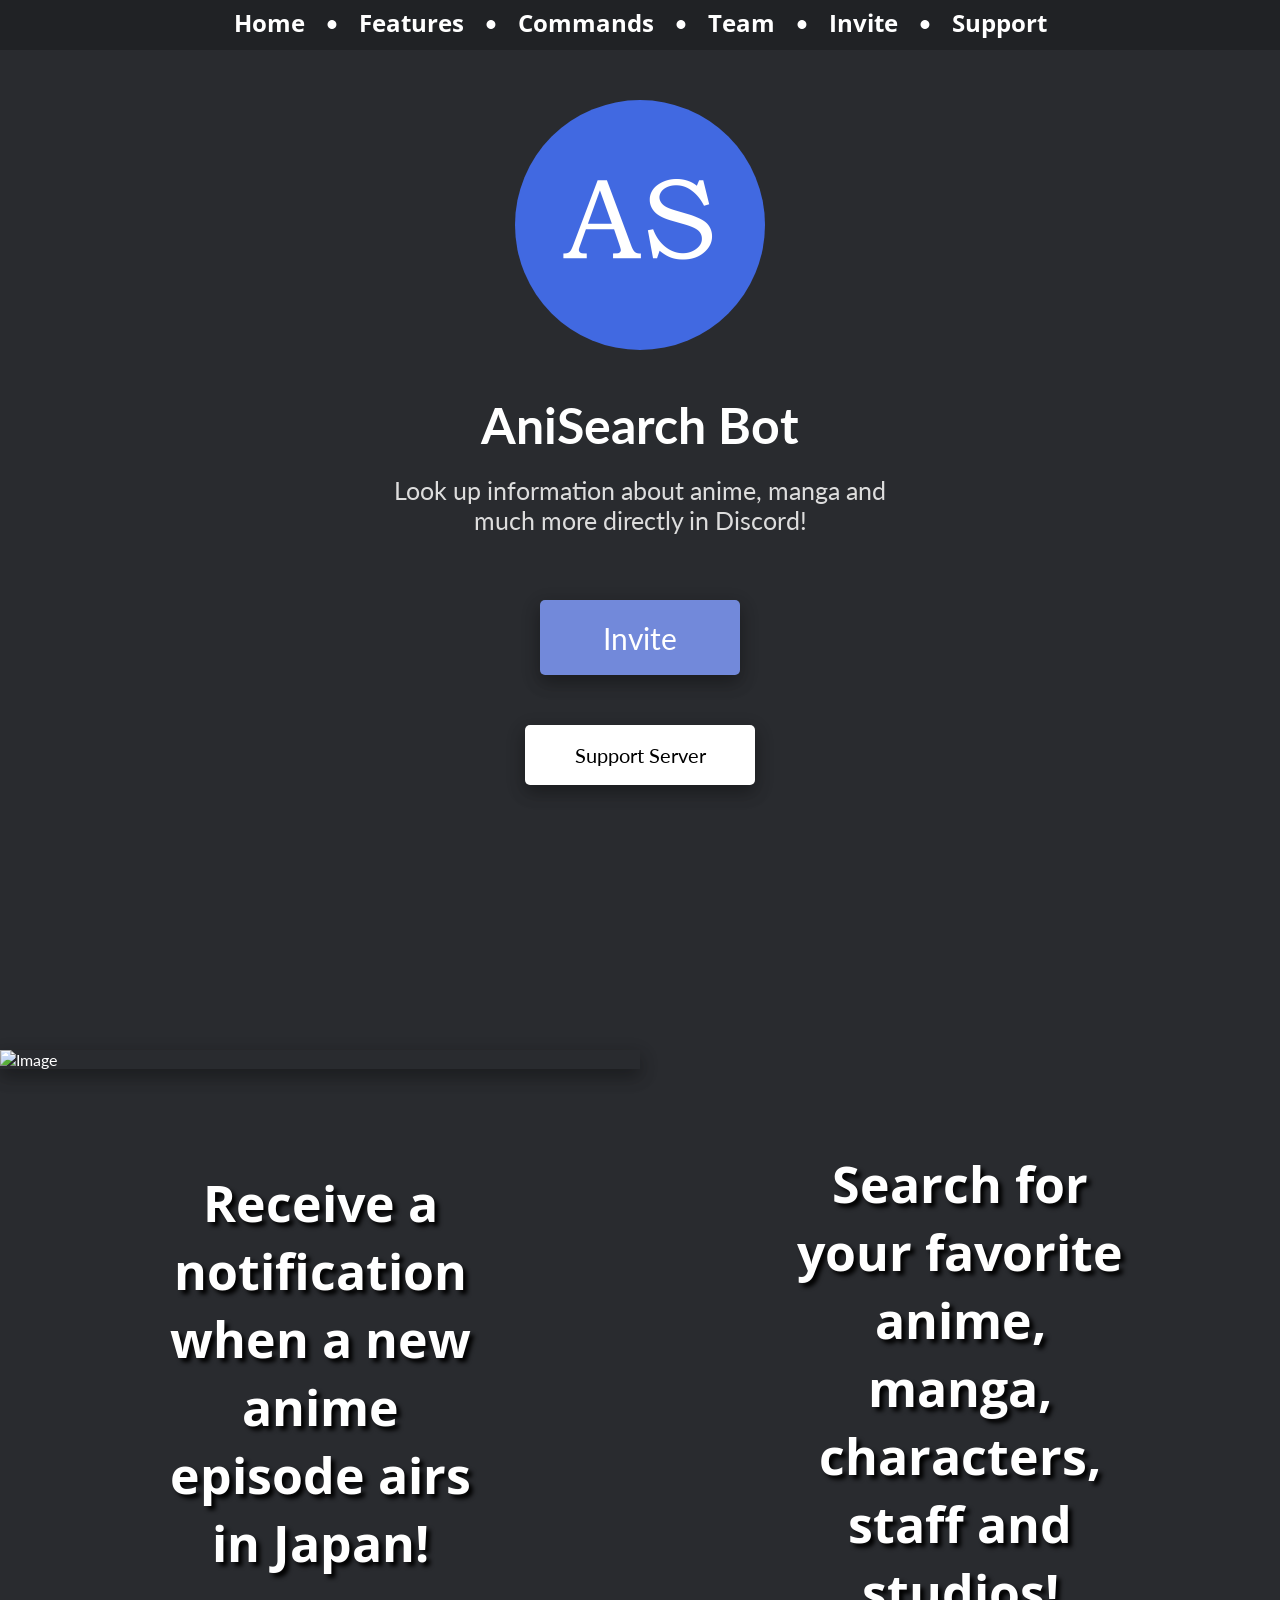
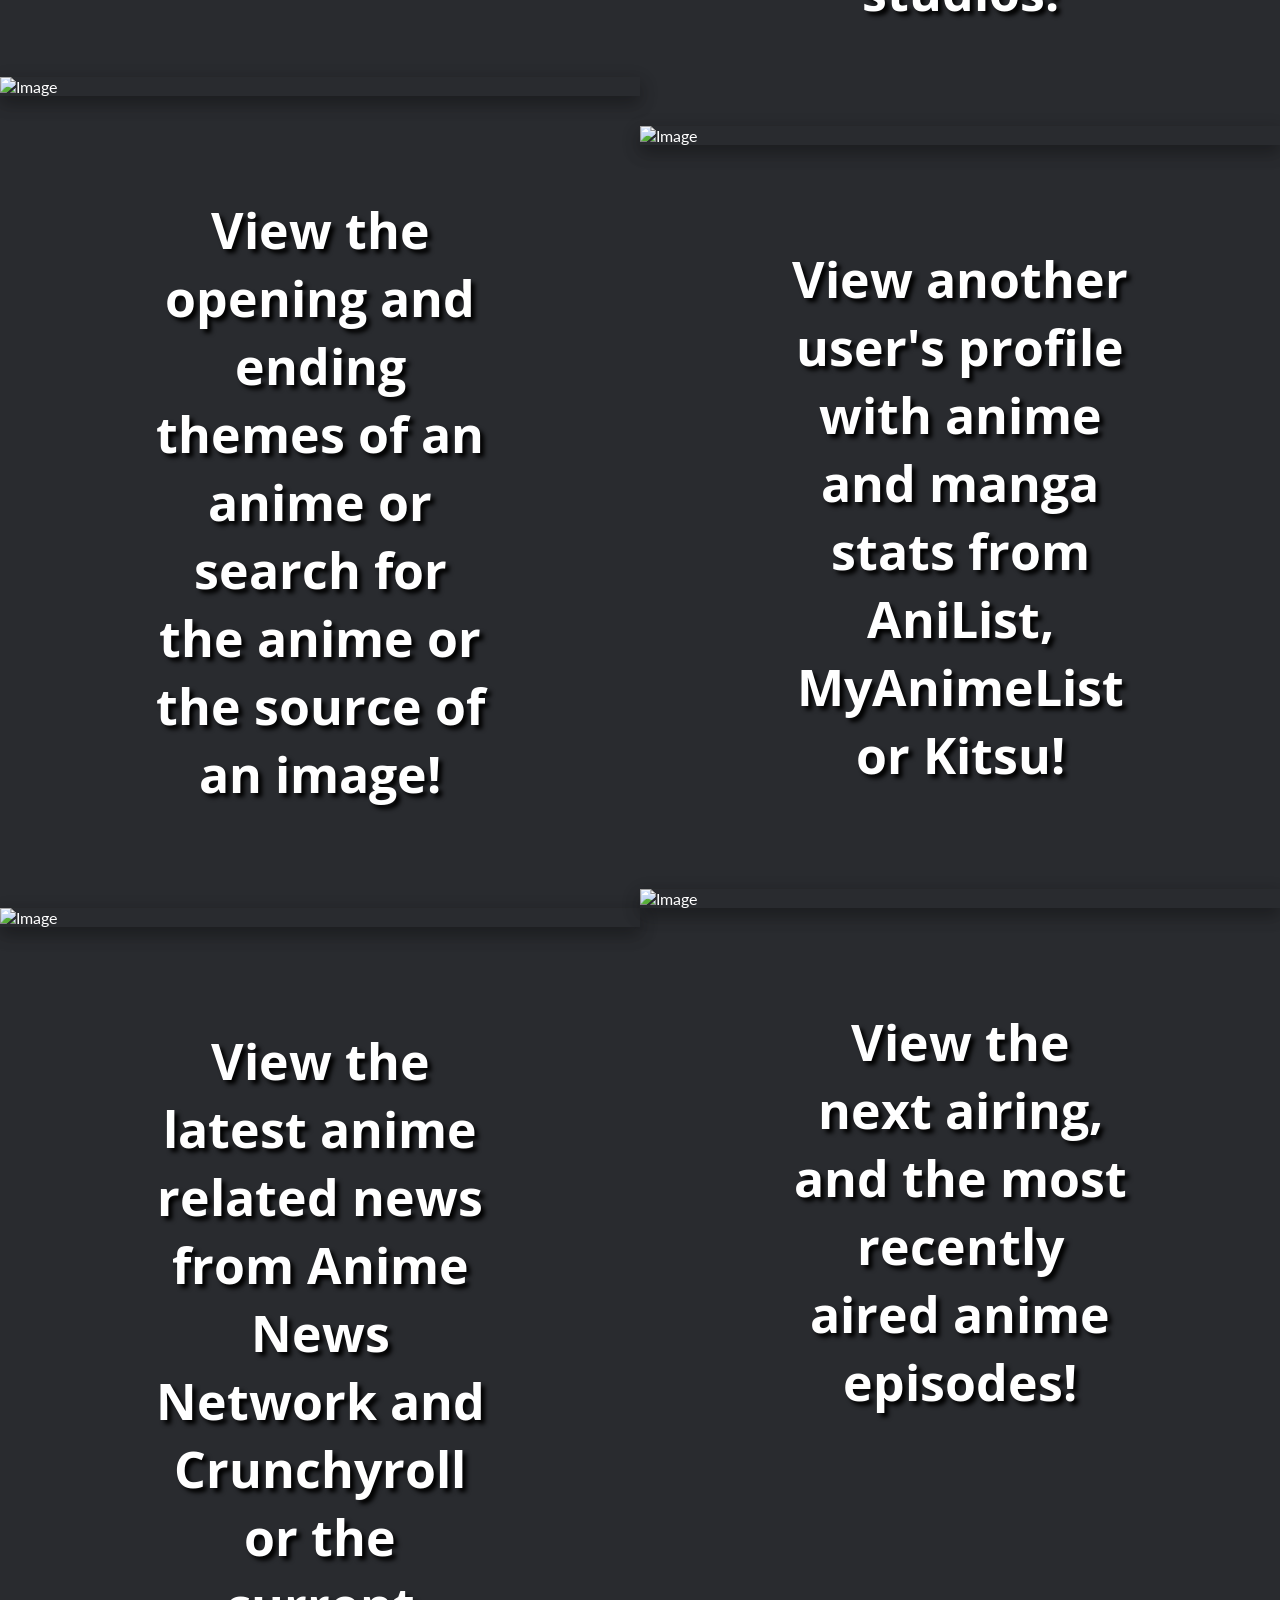
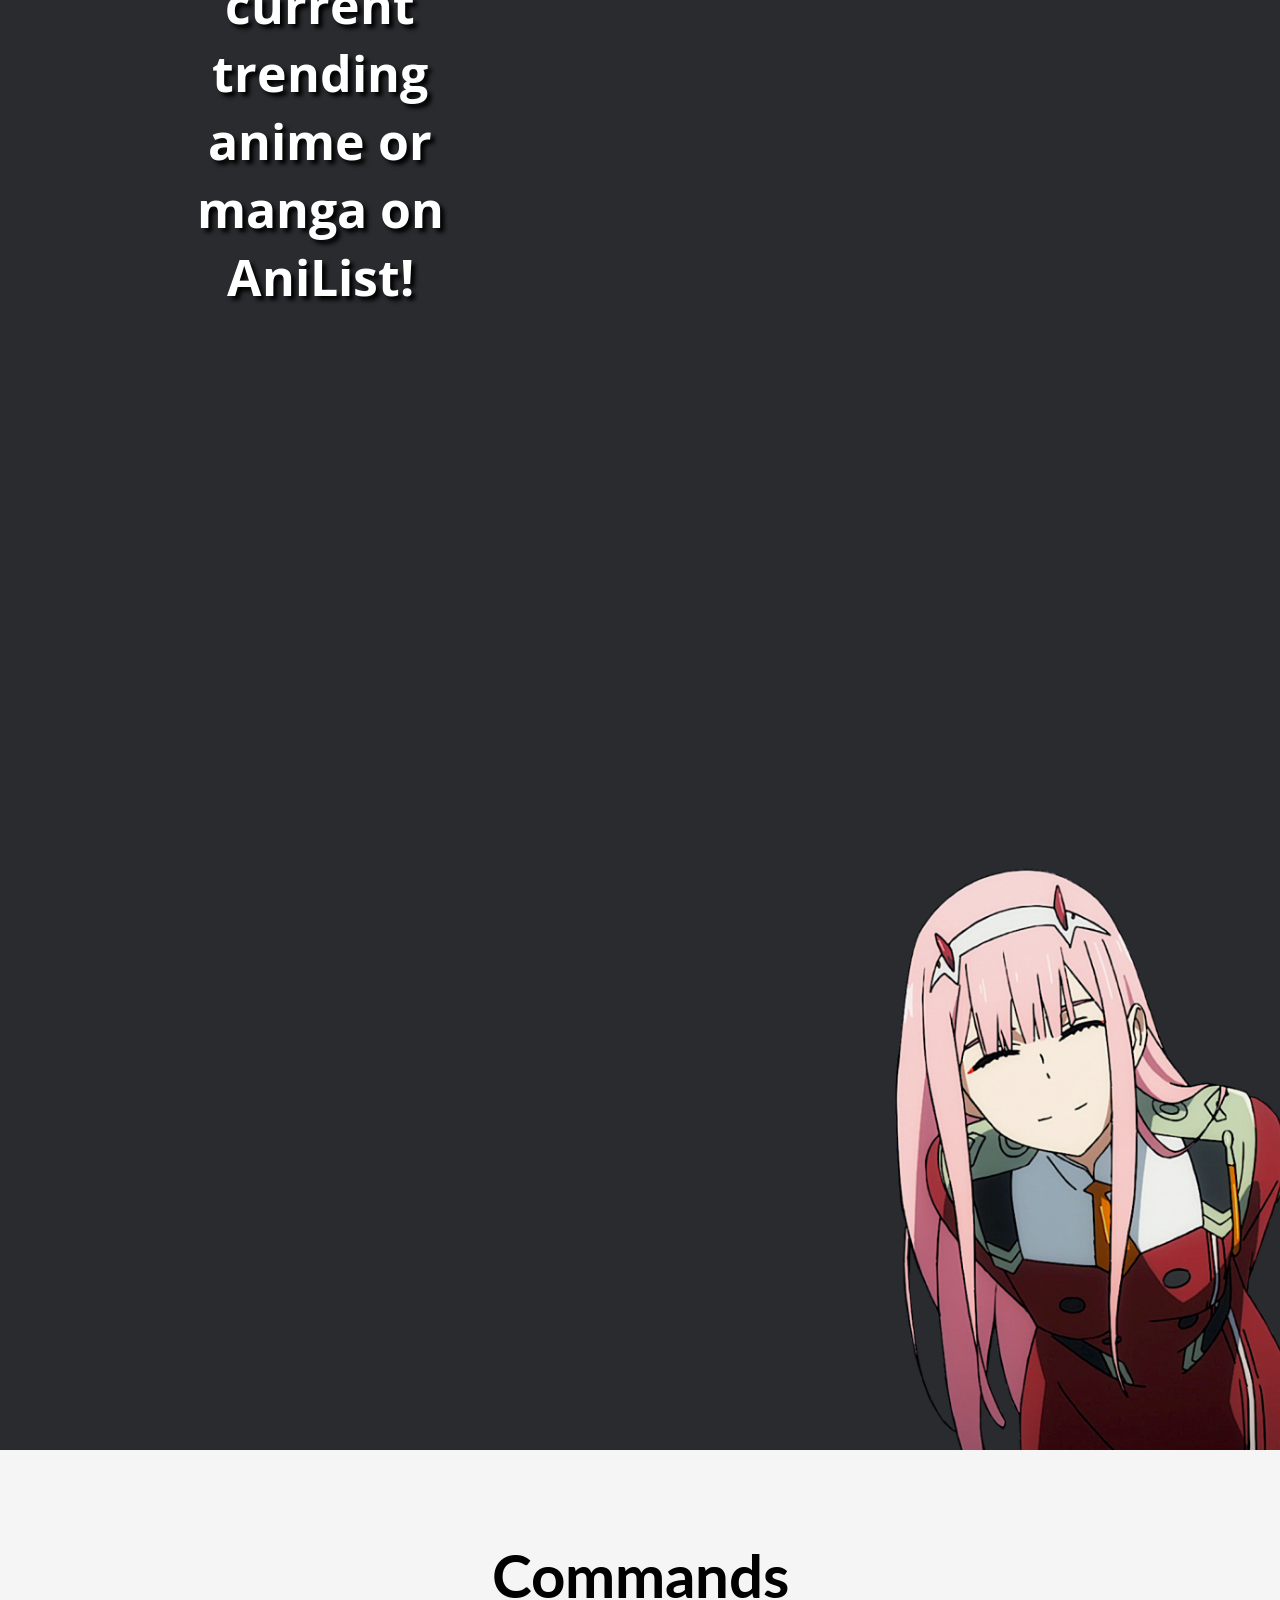
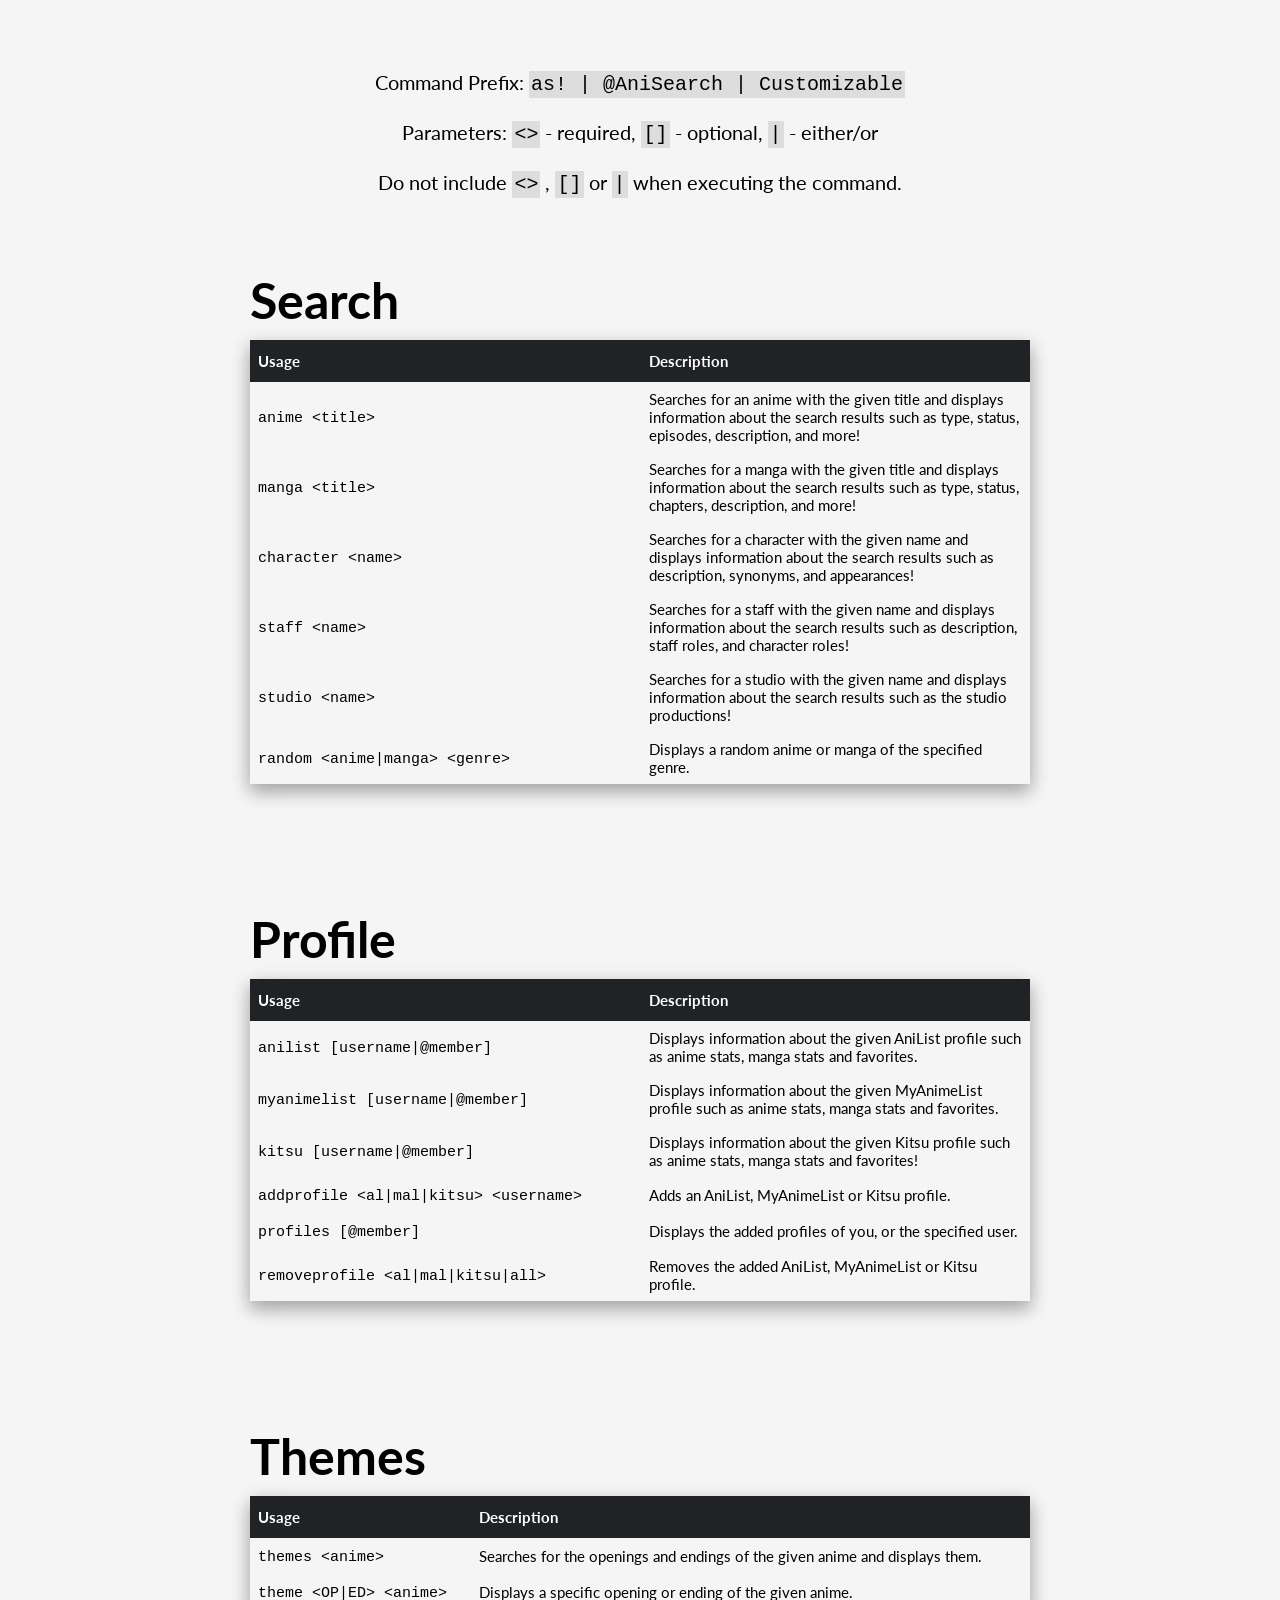
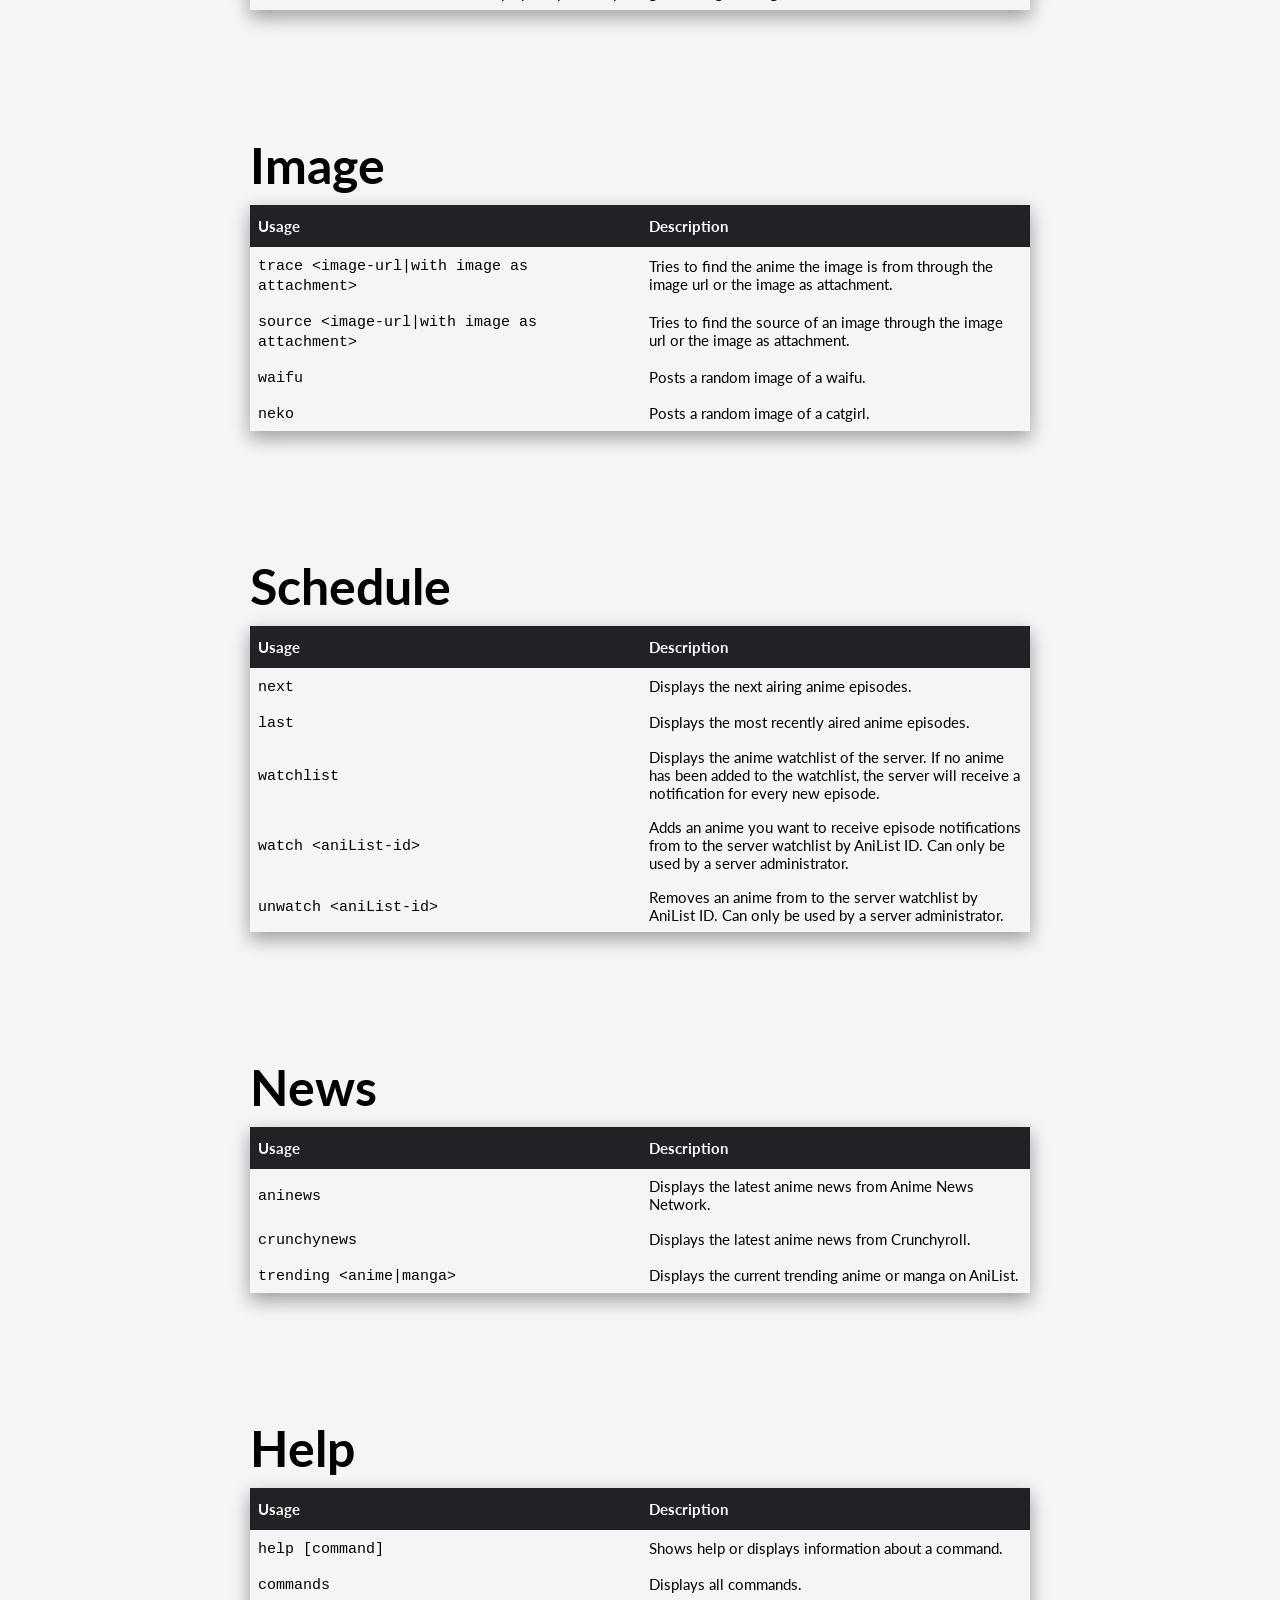
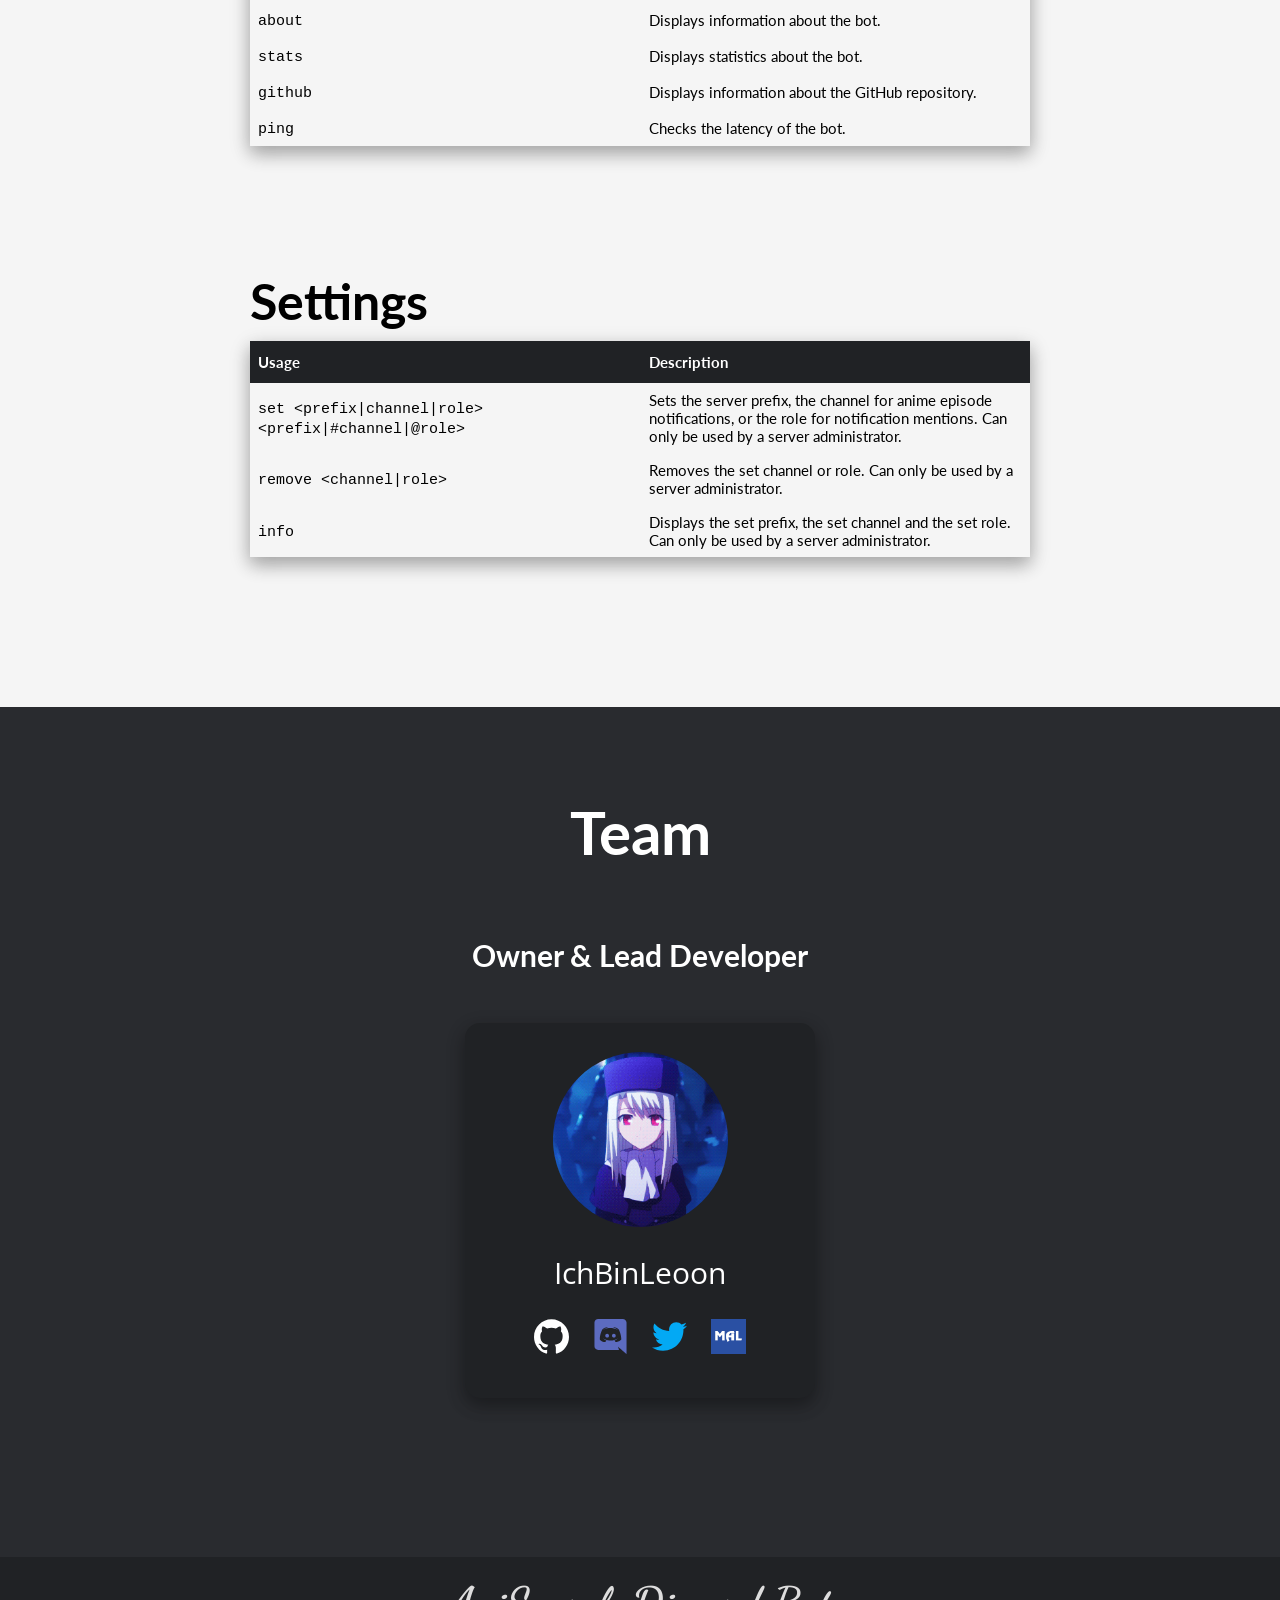
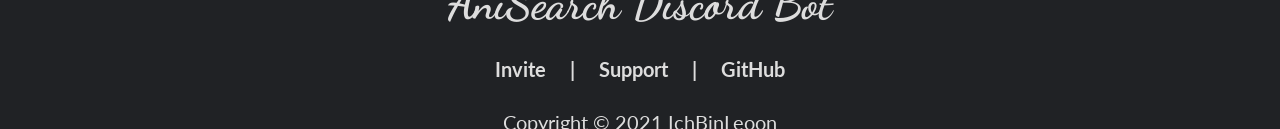
==== commit 6c5d91d9: "Update gh-pages site" ====
--- a/index.html
+++ b/index.html
@@ -237,6 +237,18 @@
                             <td><code>last</code></td>
                             <td>Displays the most recently aired anime episodes.</td>
                         </tr>
+                        <tr>
+                            <td><code>watchlist</code></td>
+                            <td>Displays the anime watchlist of the server. If no anime has been added to the watchlist, the server will receive a notification for every new episode.</td>
+                        </tr>
+                        <tr>
+                            <td><code>watch &lt;aniList-id&gt;</code></td>
+                            <td>Adds an anime you want to receive episode notifications from to the server watchlist by AniList ID. Can only be used by a server administrator.</td>
+                        </tr>
+                        <tr>
+                            <td><code>unwatch &lt;aniList-id&gt;</code></td>
+                            <td>Removes an anime from to the server watchlist by AniList ID. Can only be used by a server administrator.</td>
+                        </tr>
                     </table>
                 </div>
                 <div style="height: 100px;"></div>
@@ -303,9 +315,6 @@
                 <div class="commands-table-headline">
                     <a>Settings</a>
                 </div>
-                <div class="commands-table-subtitle">
-                    <a>Can only be used by a server administrator.</a>
-                </div>
                 <div class="commands-table-container">
                     <table cellspacing="0" cellpadding="0" class="commands-table">
                         <tr>
@@ -314,15 +323,15 @@
                         </tr>
                         <tr>
                             <td style="width: 375px;"><code>set &lt;prefix|channel|role&gt; &lt;prefix|#channel|@role&gt;</code></td>
-                            <td>Sets the server prefix, the channel for anime episode notifications, or the role for notification mentions.</td>
+                            <td>Sets the server prefix, the channel for anime episode notifications, or the role for notification mentions. Can only be used by a server administrator.</td>
                         </tr>
                         <tr>
                             <td style="width: 375px;"><code>remove &lt;channel|role&gt;</code></td>
-                            <td>Removes the set channel or role.</td>
+                            <td>Removes the set channel or role. Can only be used by a server administrator.</td>
                         </tr>
                         <tr>
                             <td style="width: 375px;"><code>info</code></td>
-                            <td>Displays the set prefix, the set channel and the set role.</td>
+                            <td>Displays the set prefix, the set channel and the set role. Can only be used by a server administrator.</td>
                         </tr>
                     </table>
                 </div>
--- a/css/styles.css
+++ b/css/styles.css
@@ -228,15 +228,6 @@
     font-weight: bold;
     color: black;
 }
-.commands-table-subtitle {
-    margin: 10px 250px;
-}
-.commands-table-subtitle a {
-    font-size: 25px;
-    font-family: "Lato", sans-serif;
-    font-weight: bold;
-    color: black;
-}
 .commands-table-container {
     margin: 0 250px;
     box-shadow: 0 8px 16px 0 rgba(0, 0, 0, 0.2), 0 6px 20px 0 rgba(0, 0, 0, 0.19);
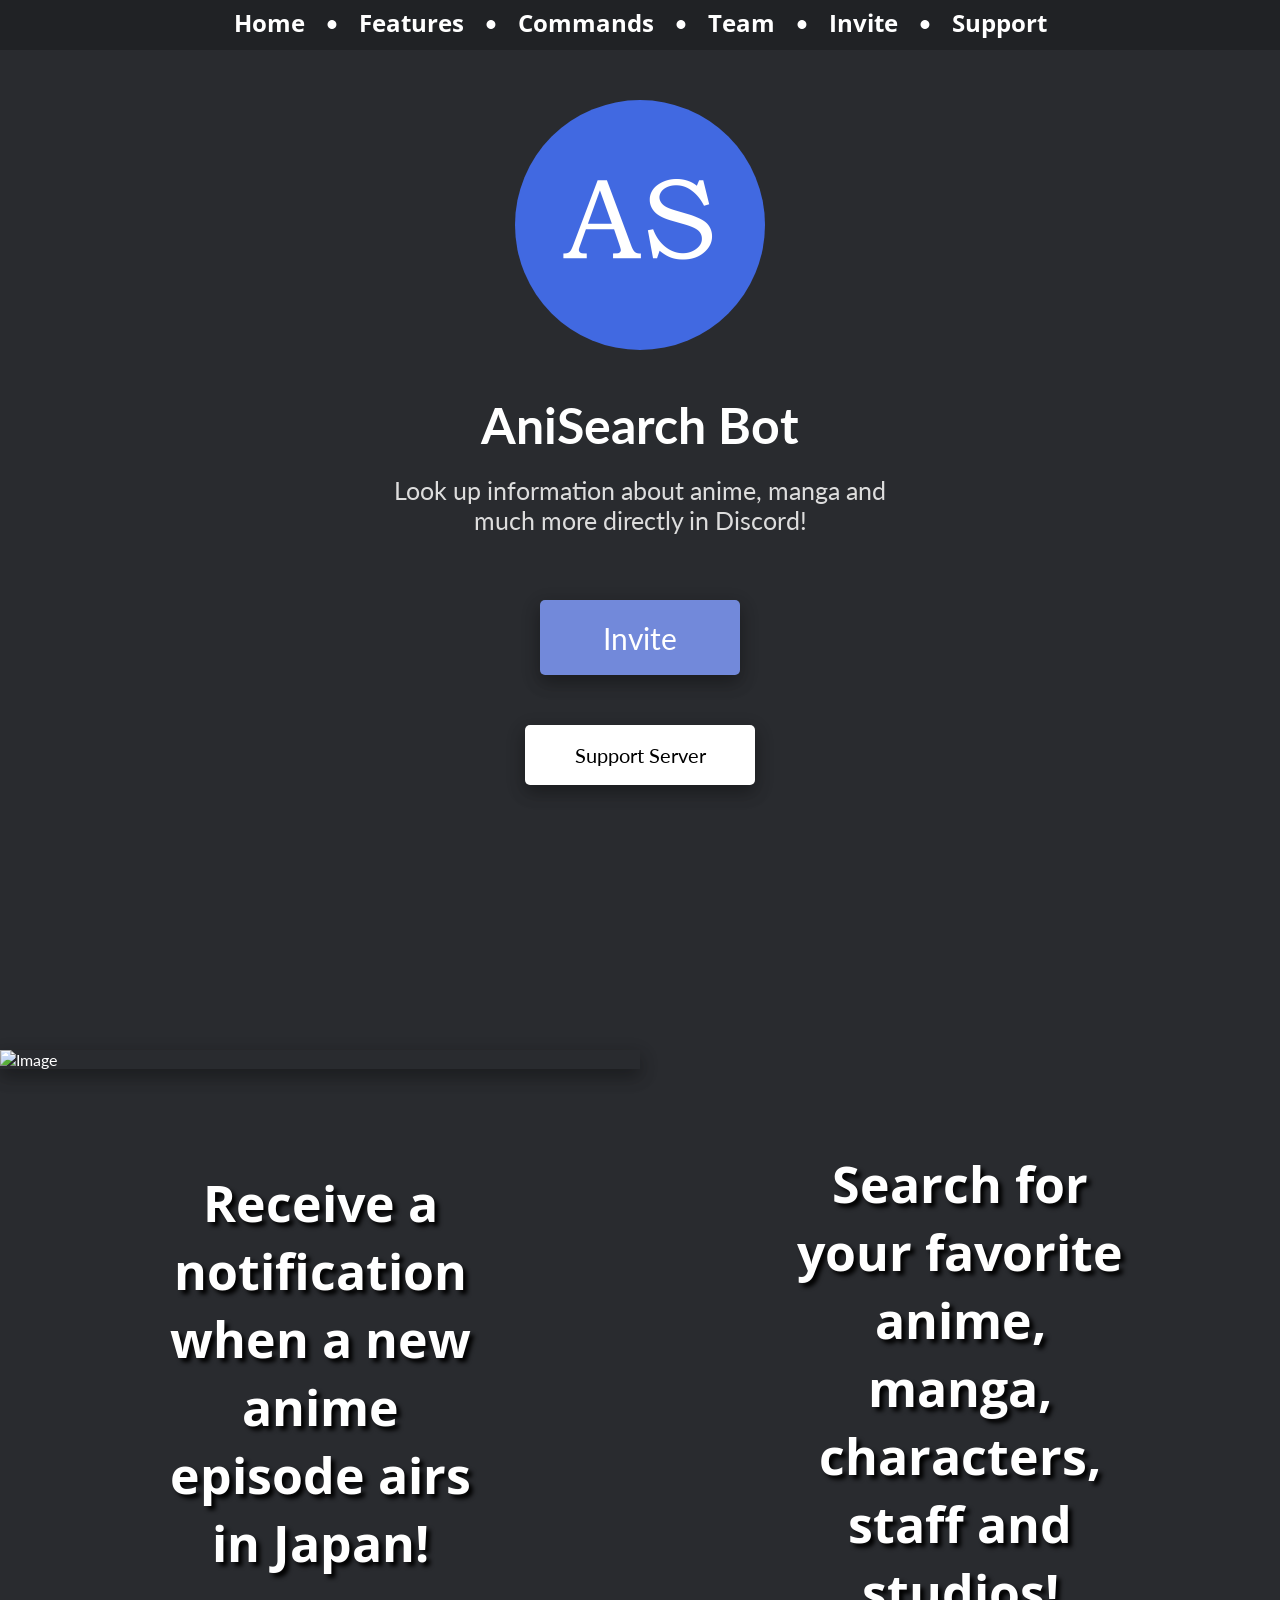
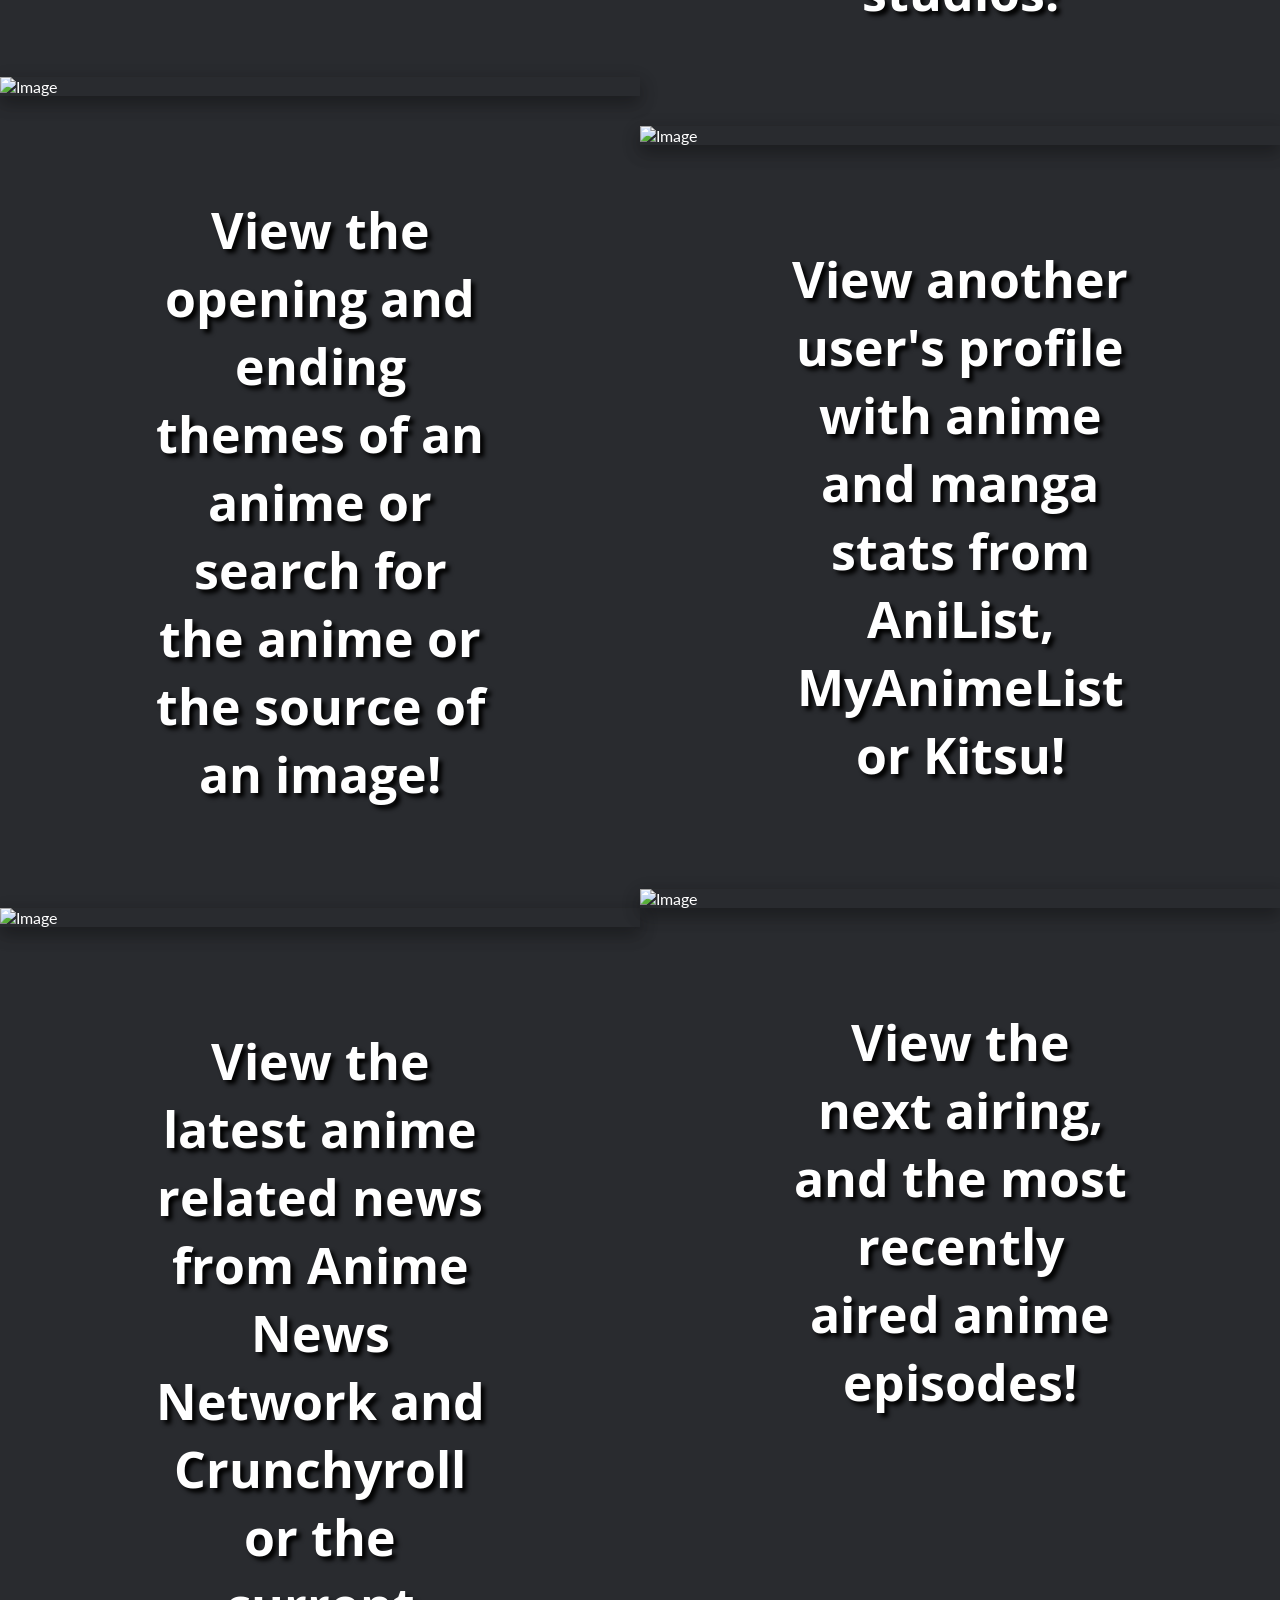
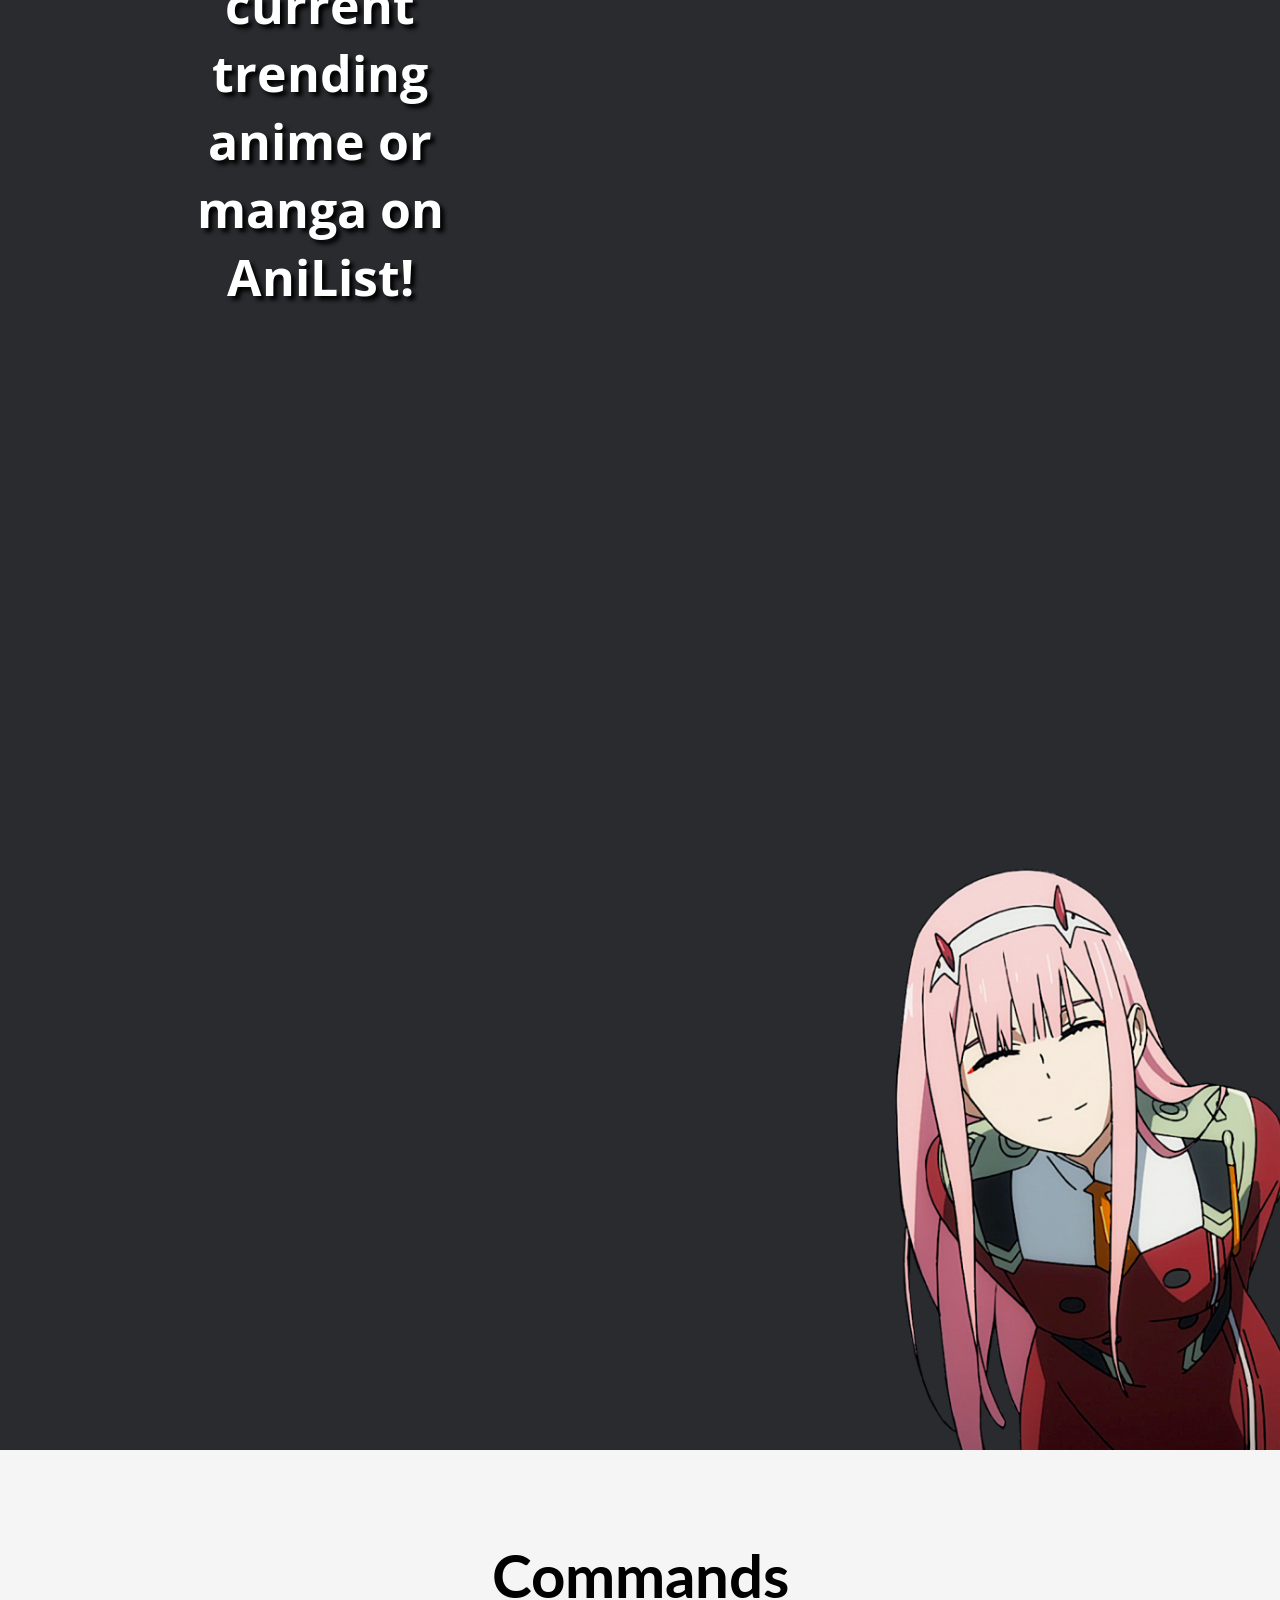
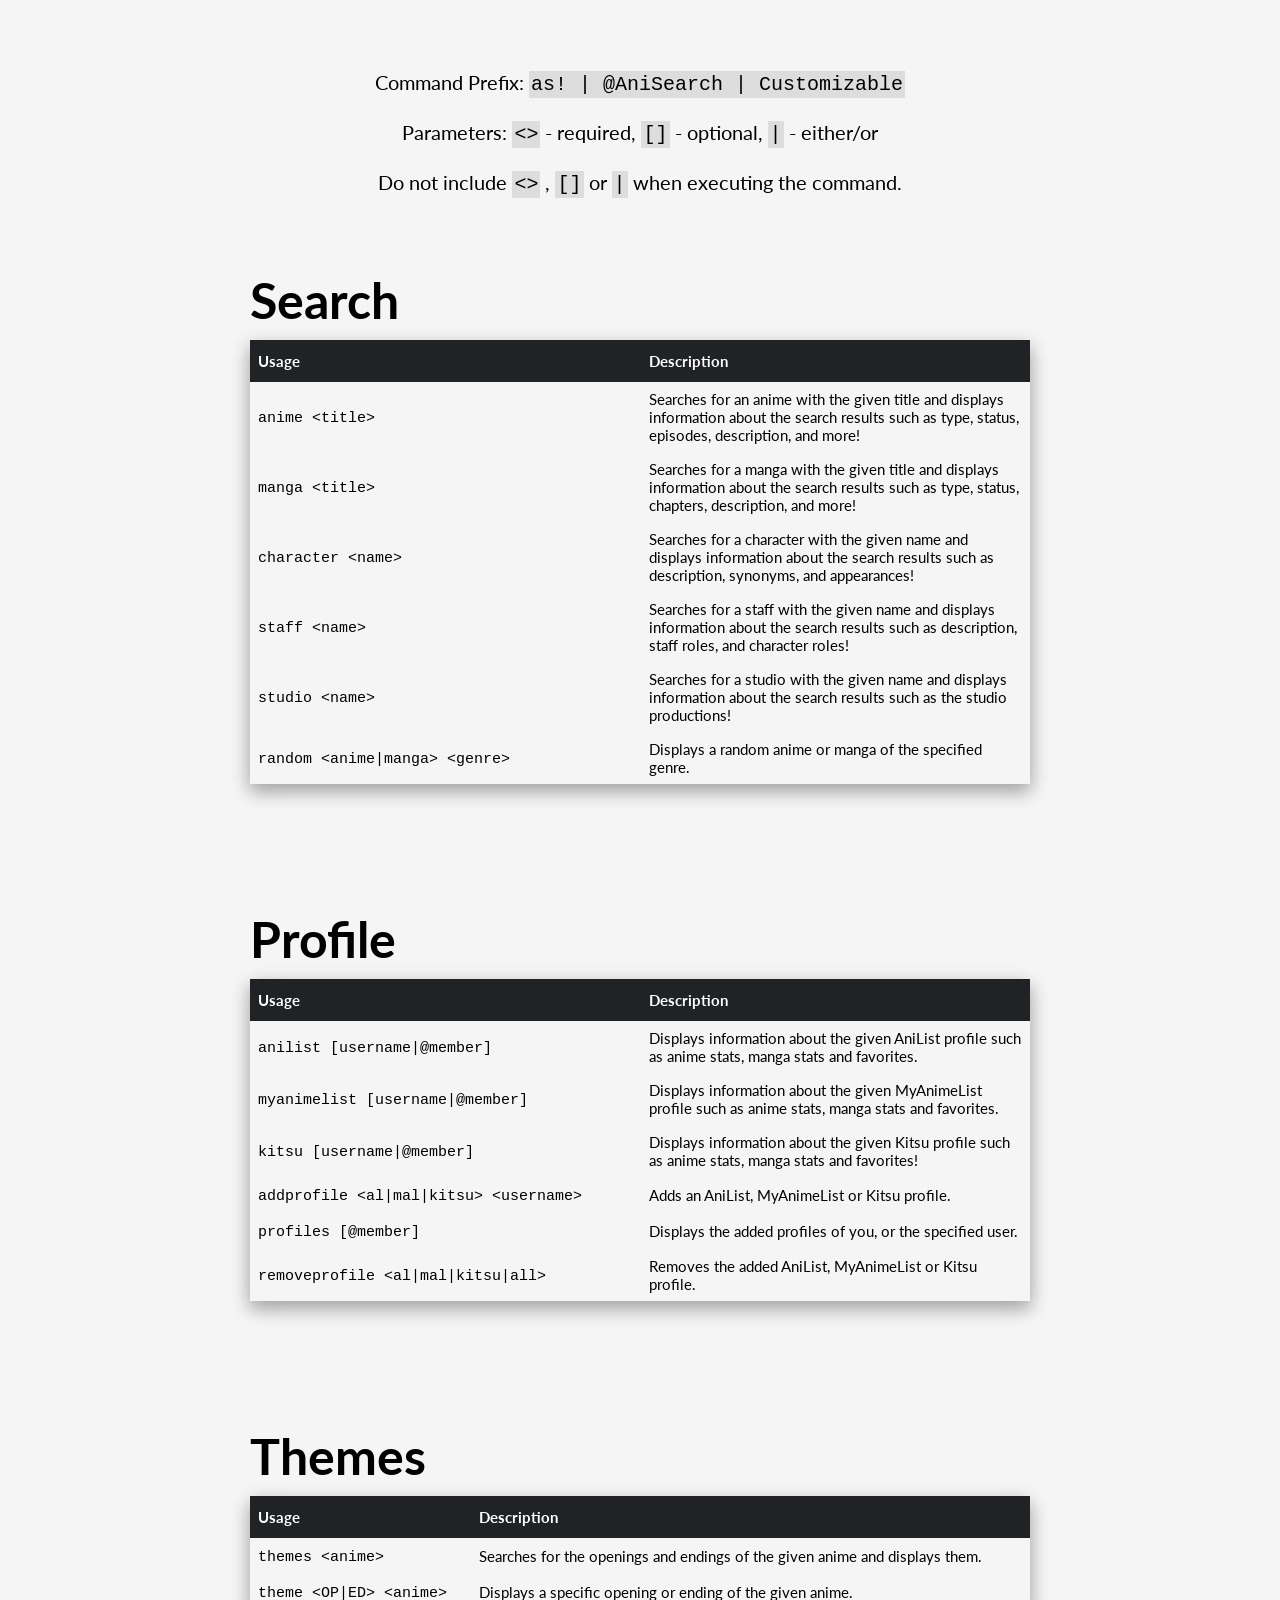
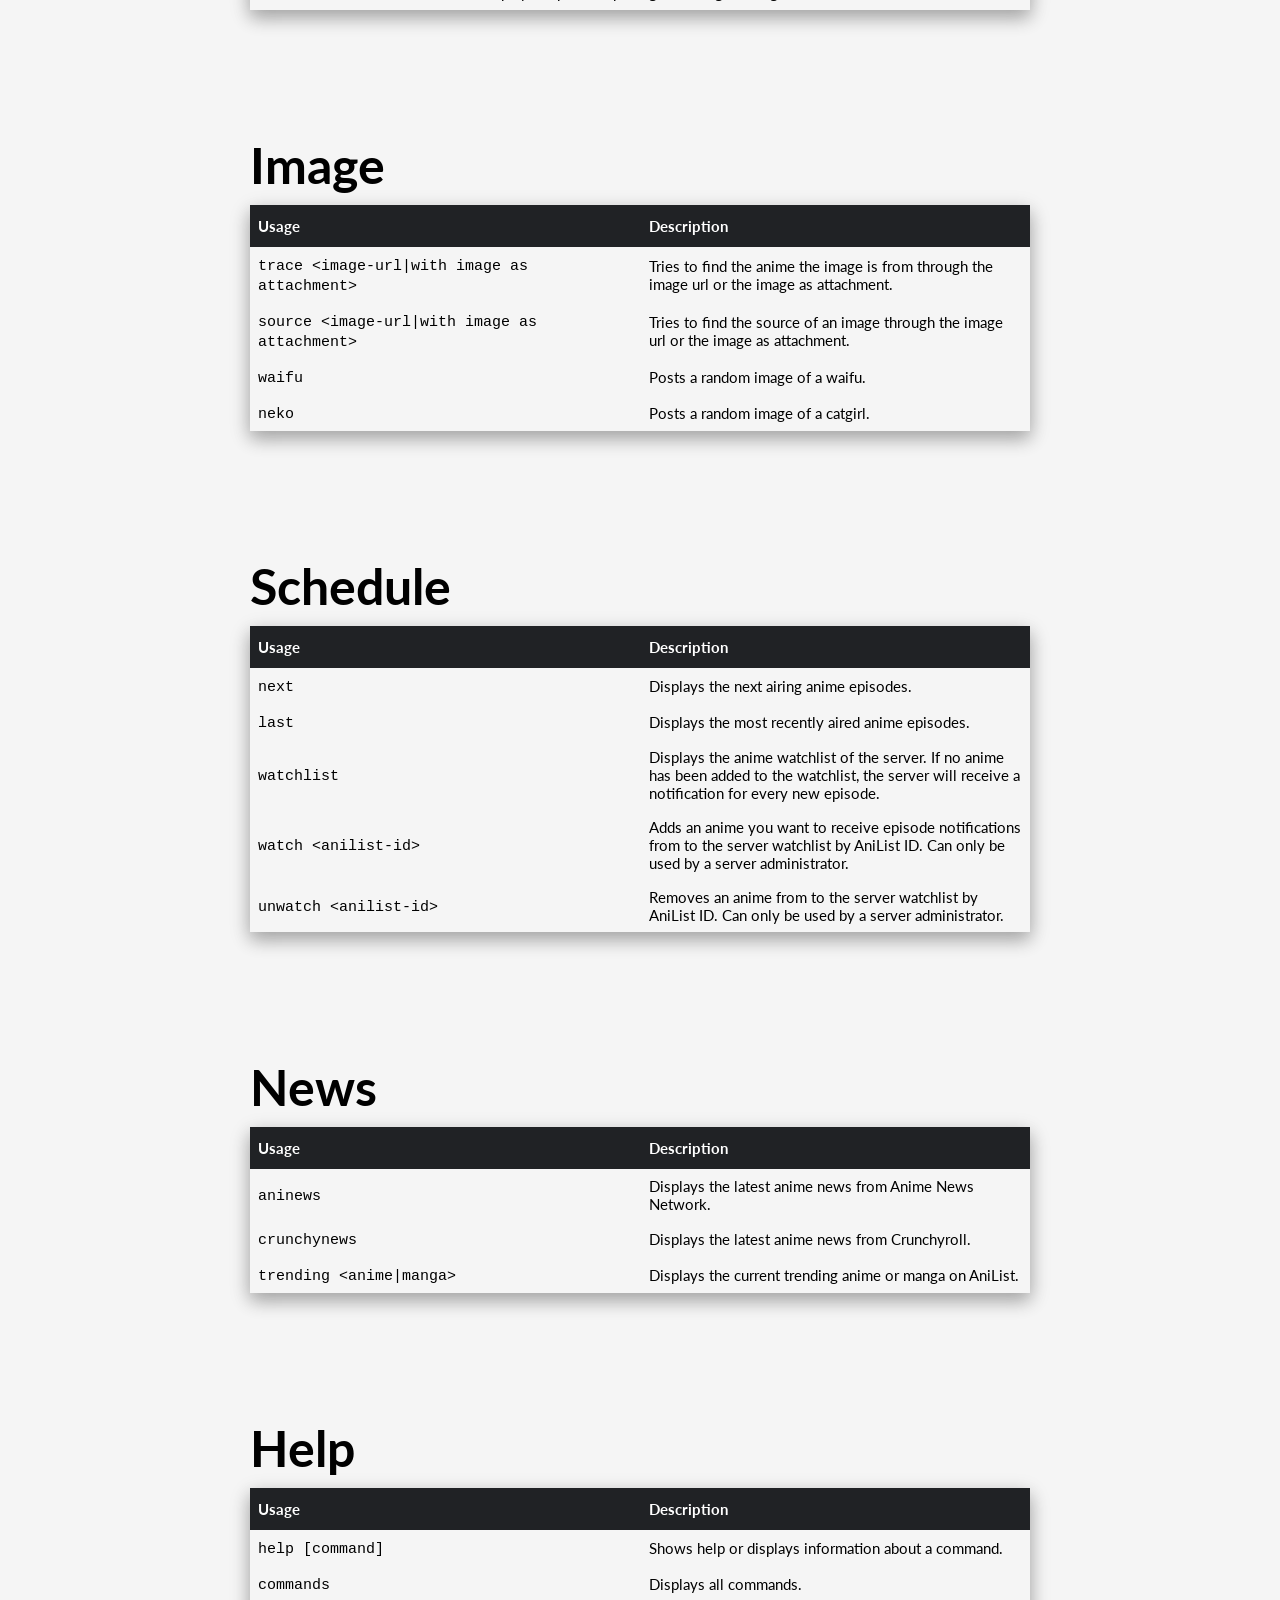
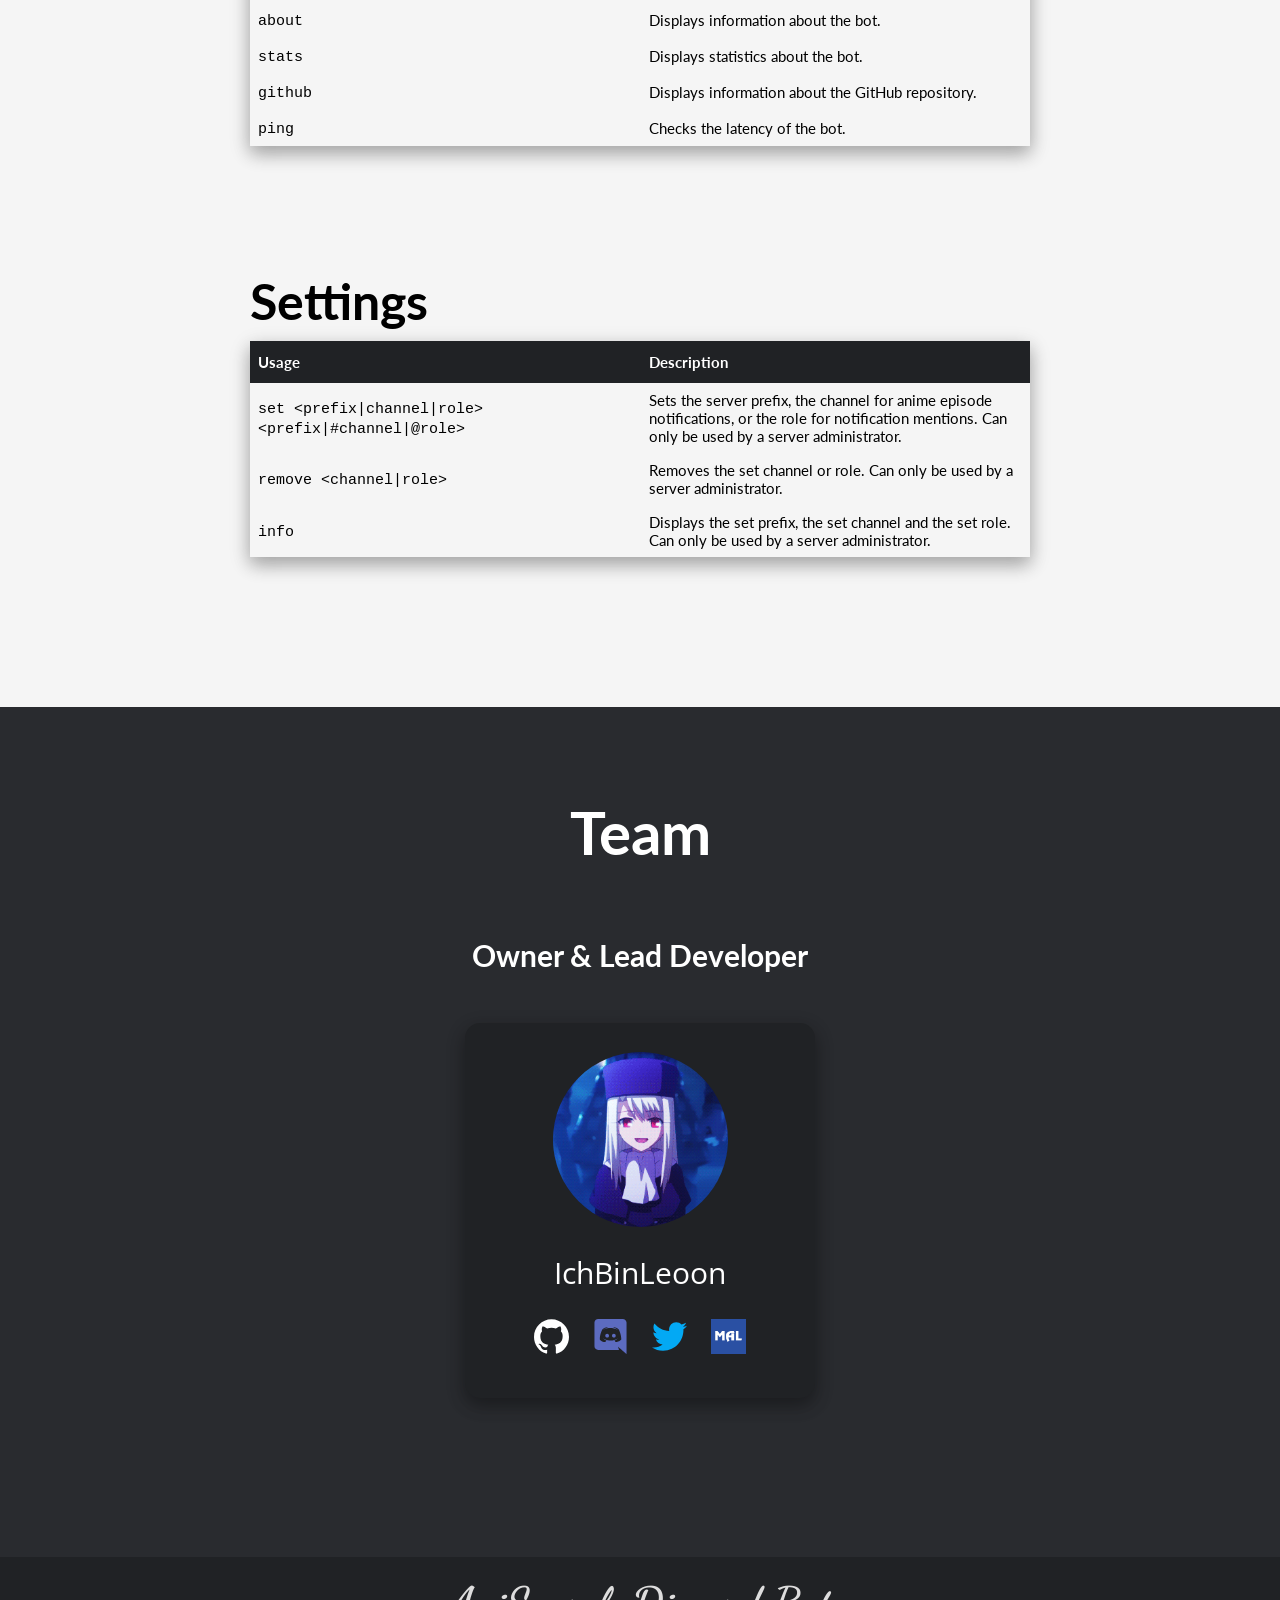
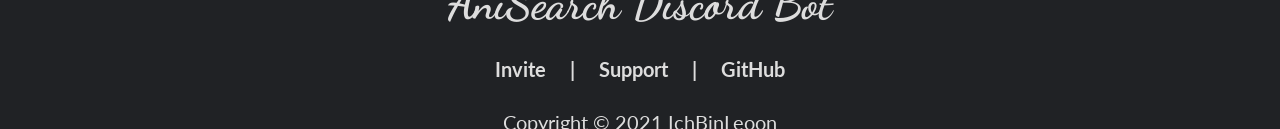
==== commit b274b85b: "Fix typo" ====
--- a/index.html
+++ b/index.html
@@ -242,11 +242,11 @@
                             <td>Displays the anime watchlist of the server. If no anime has been added to the watchlist, the server will receive a notification for every new episode.</td>
                         </tr>
                         <tr>
-                            <td><code>watch &lt;aniList-id&gt;</code></td>
+                            <td><code>watch &lt;anilist-id&gt;</code></td>
                             <td>Adds an anime you want to receive episode notifications from to the server watchlist by AniList ID. Can only be used by a server administrator.</td>
                         </tr>
                         <tr>
-                            <td><code>unwatch &lt;aniList-id&gt;</code></td>
+                            <td><code>unwatch &lt;anilist-id&gt;</code></td>
                             <td>Removes an anime from to the server watchlist by AniList ID. Can only be used by a server administrator.</td>
                         </tr>
                     </table>
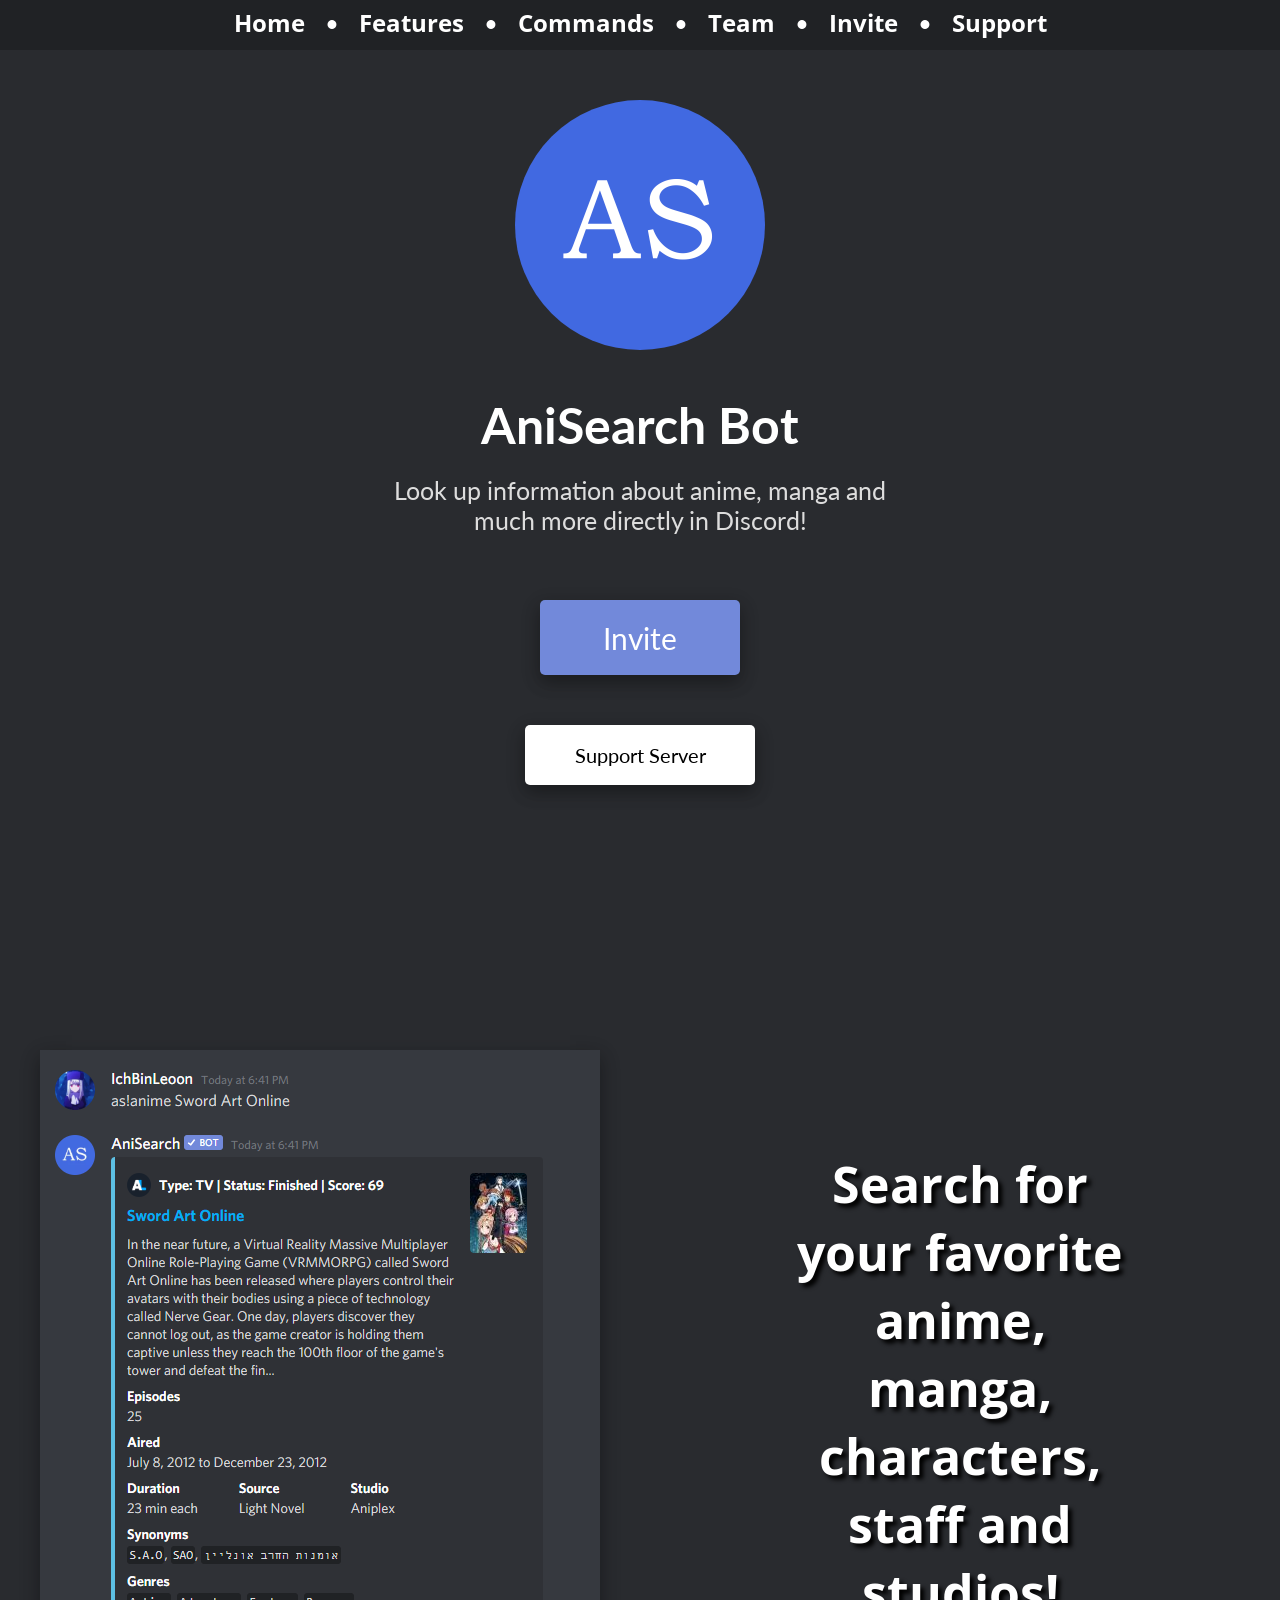
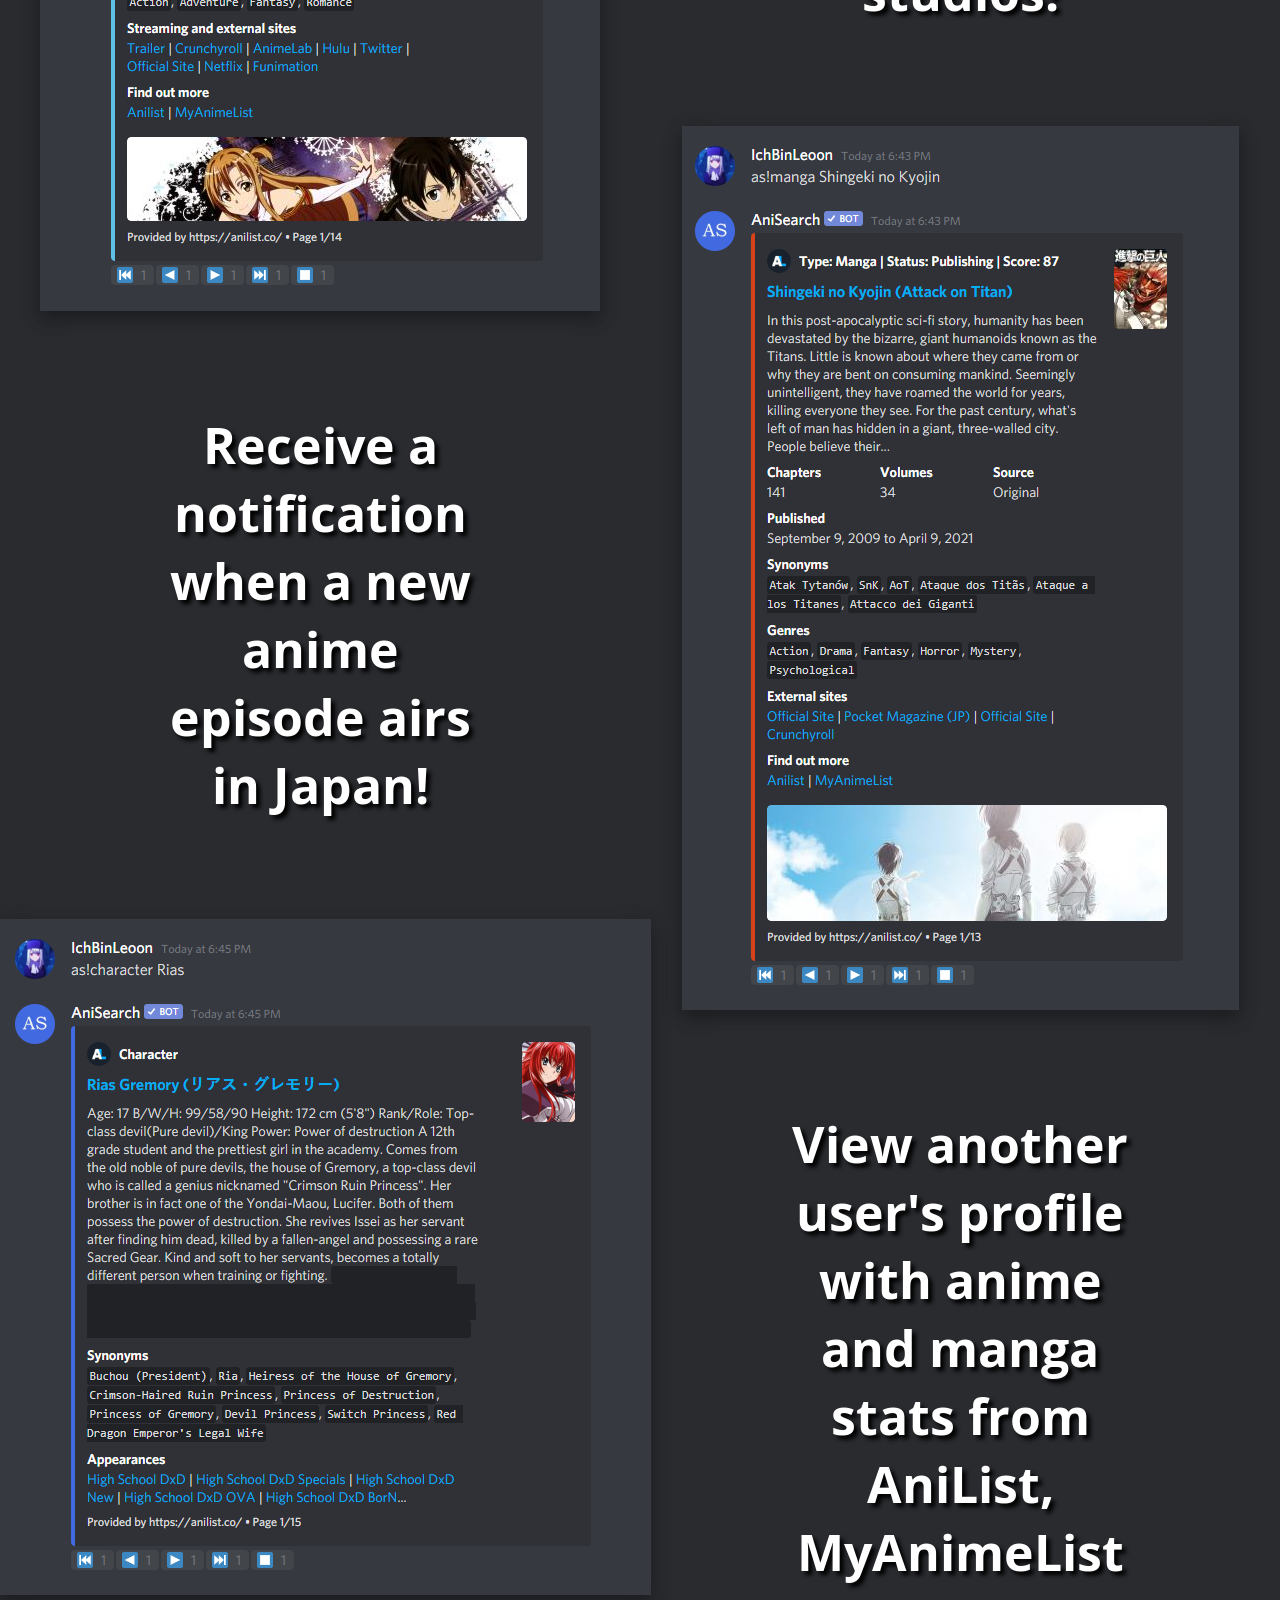
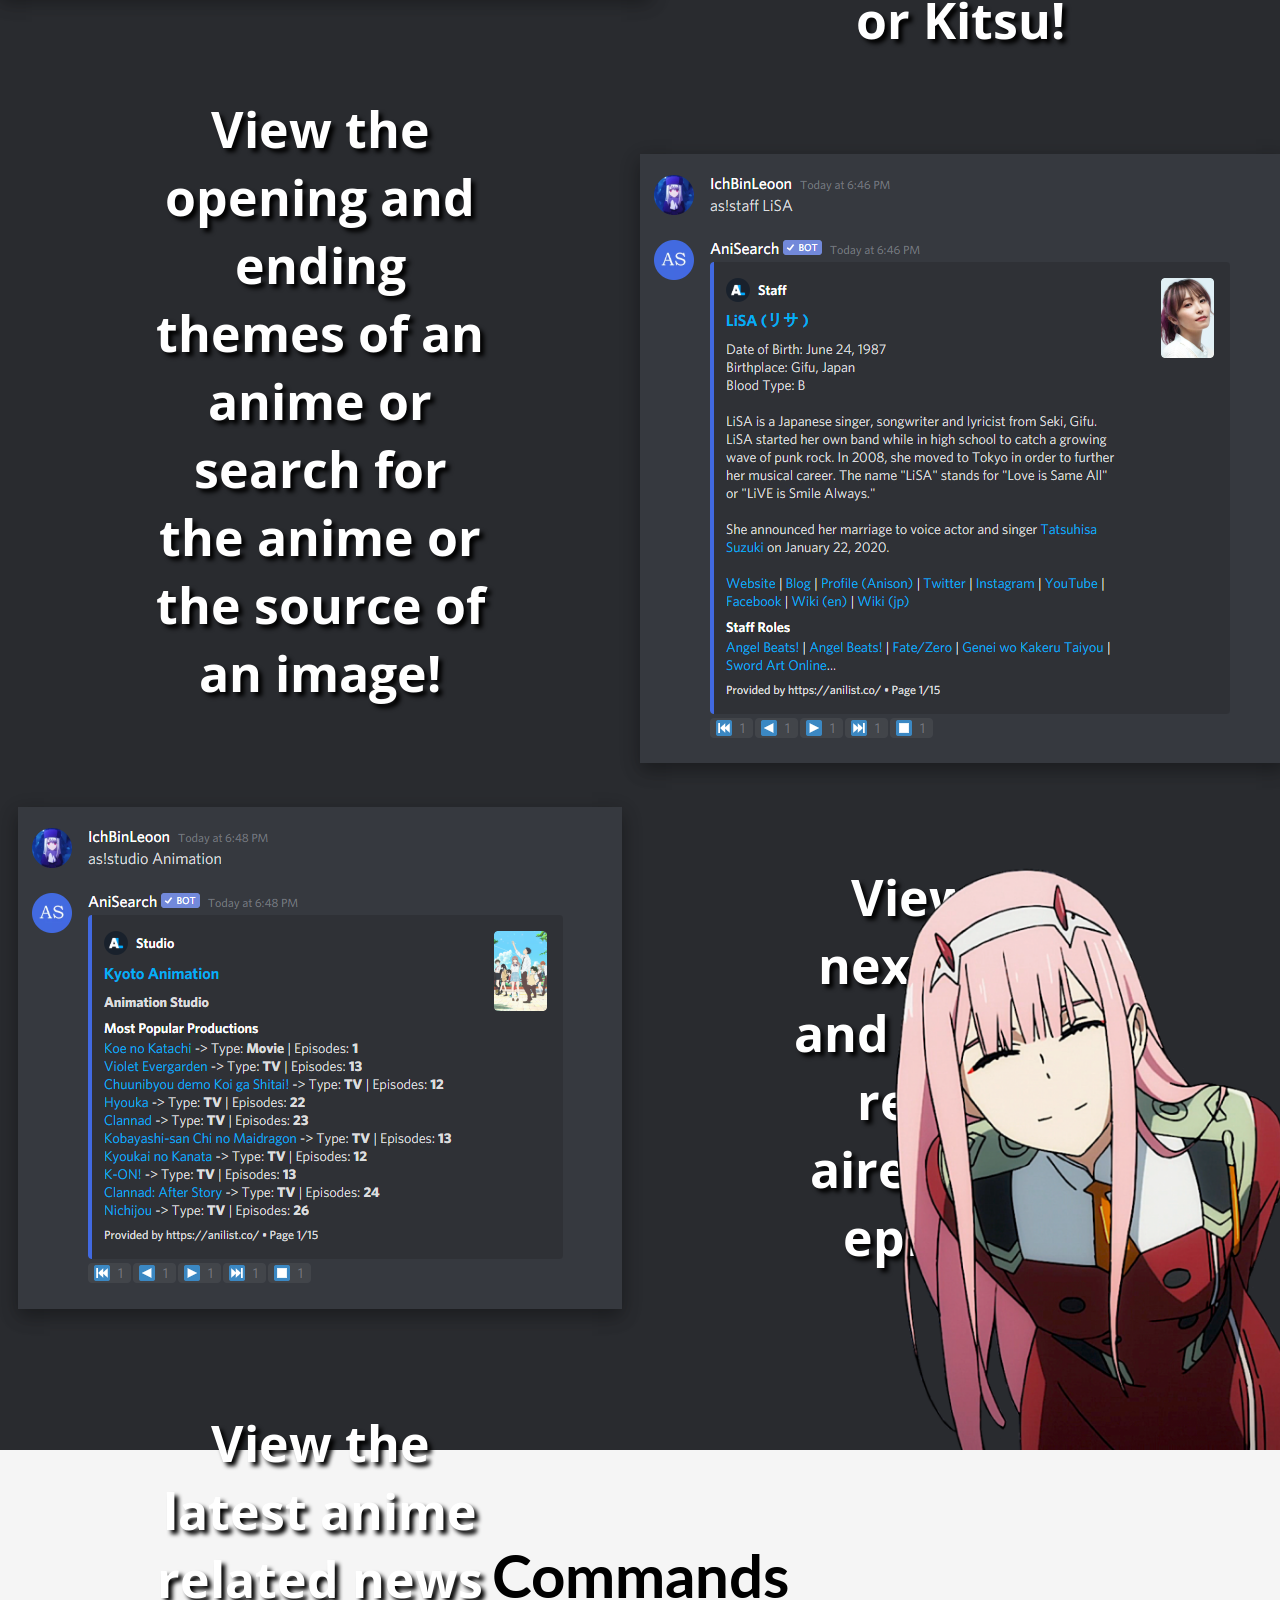
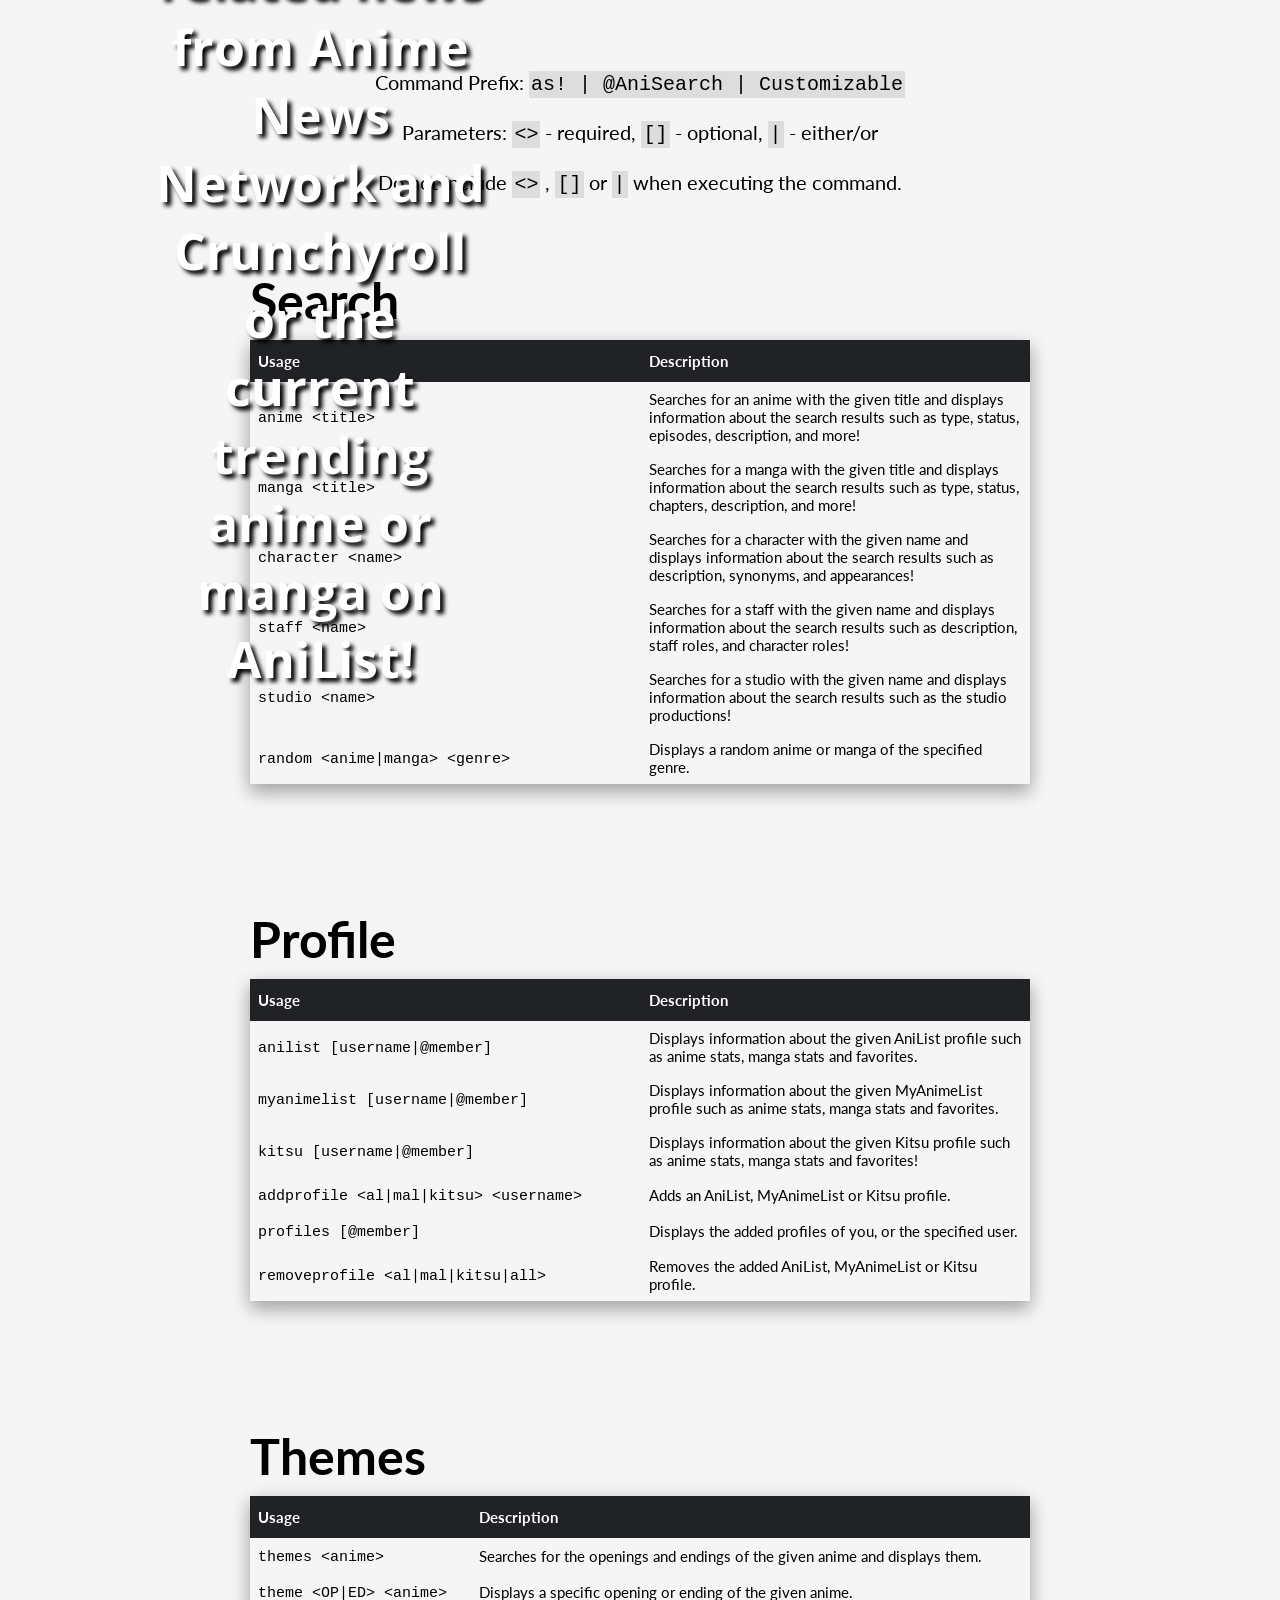
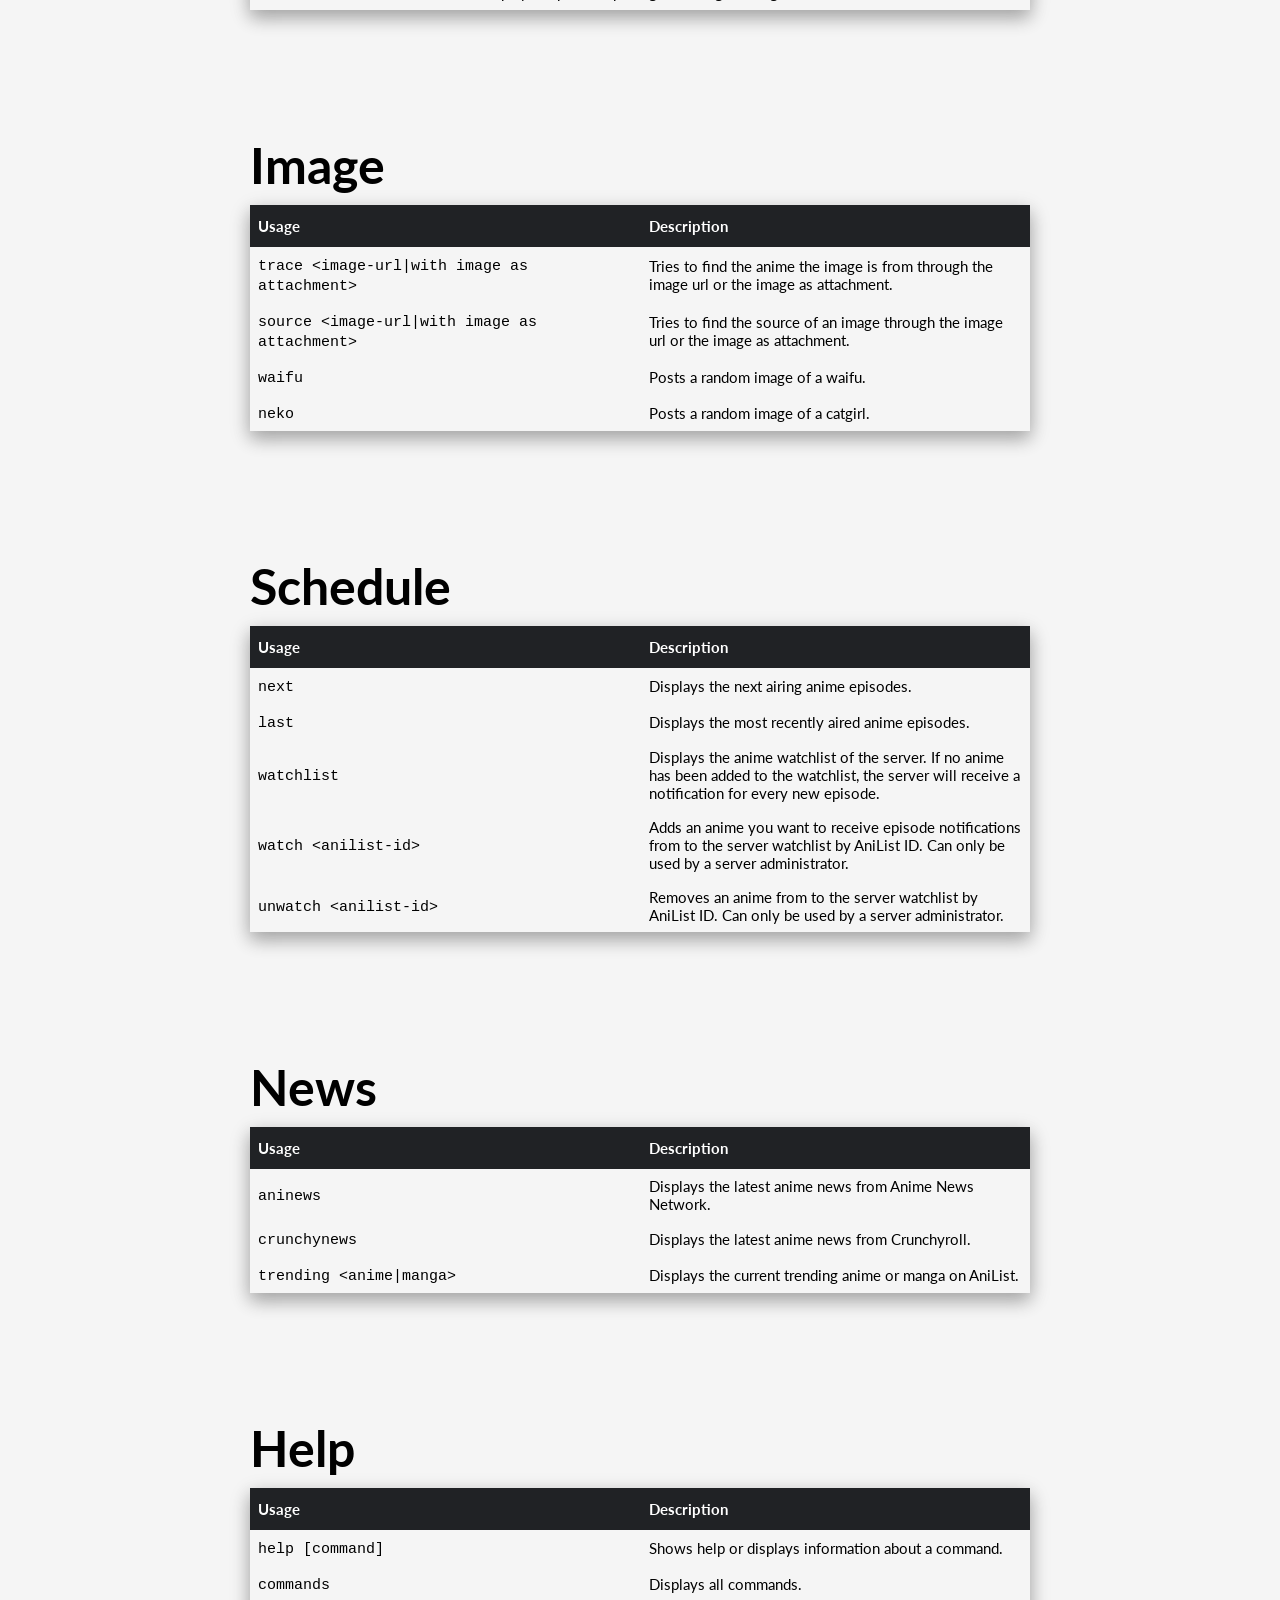
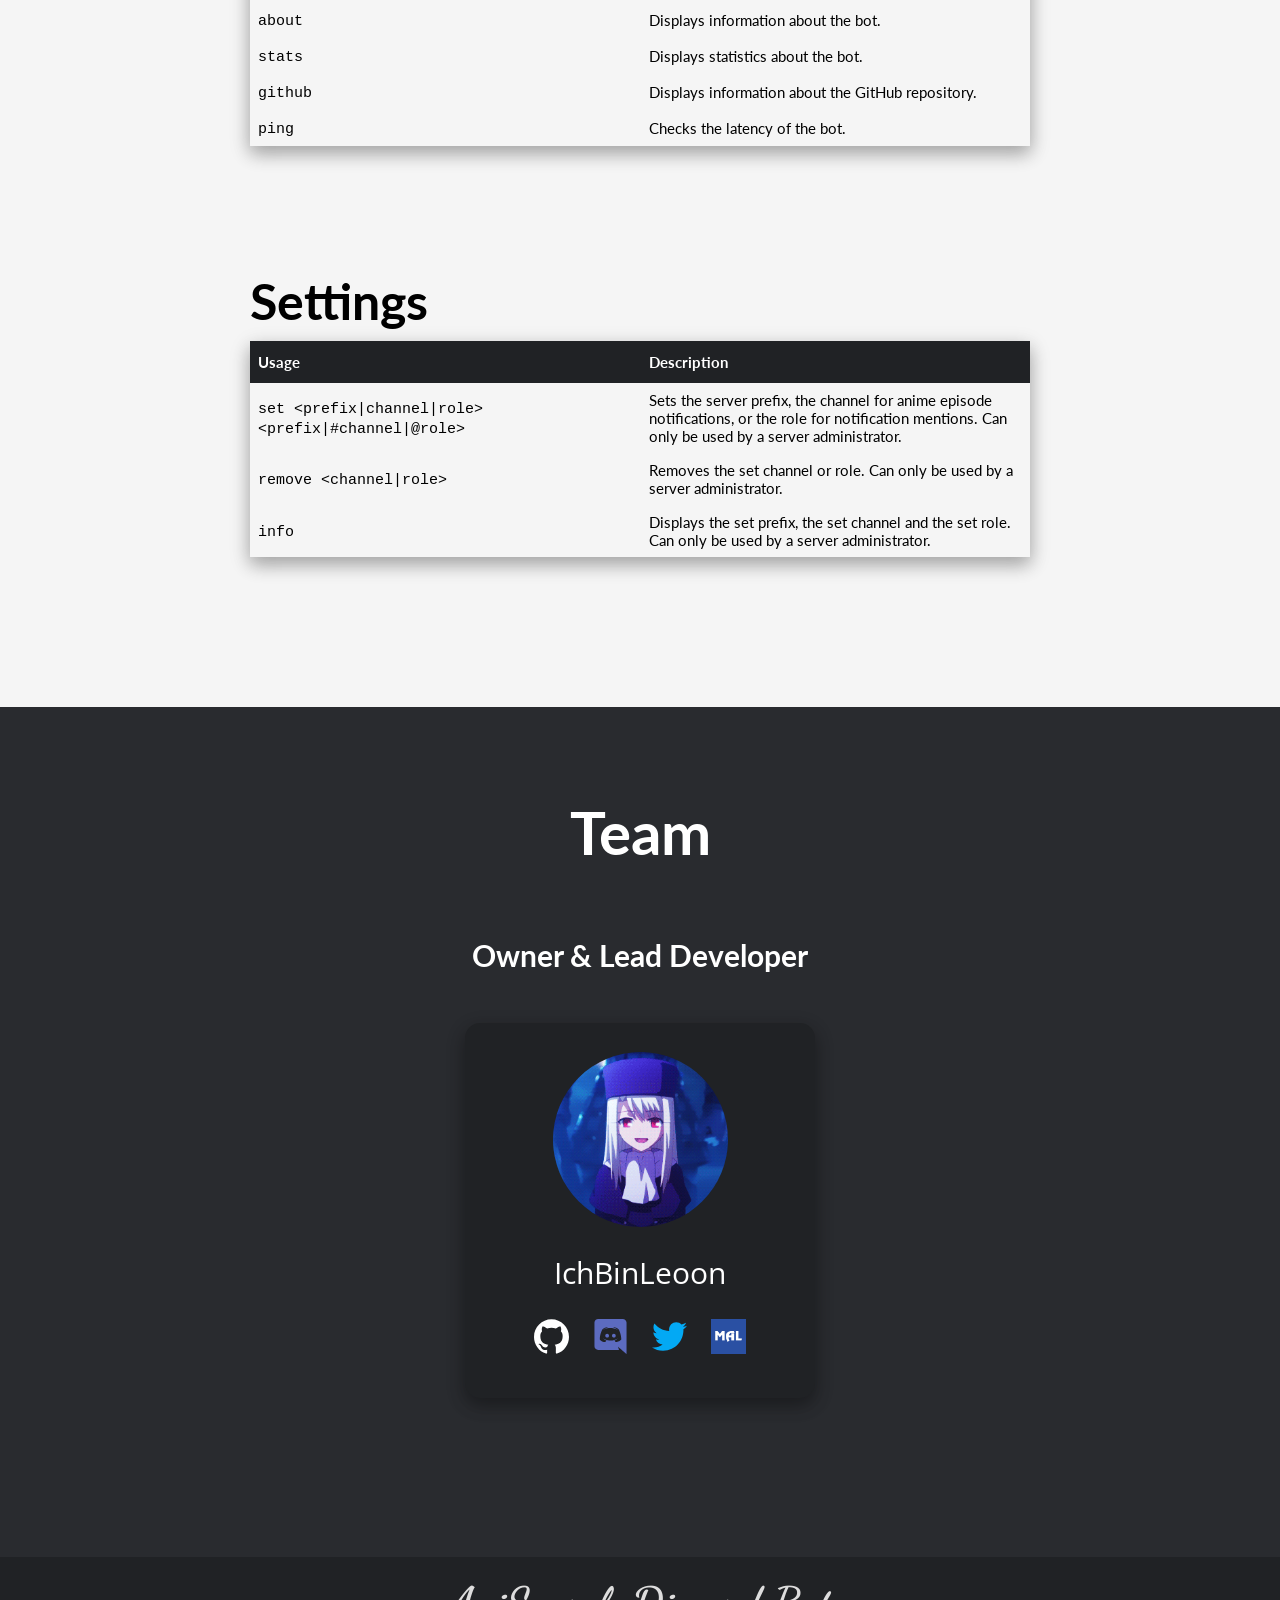
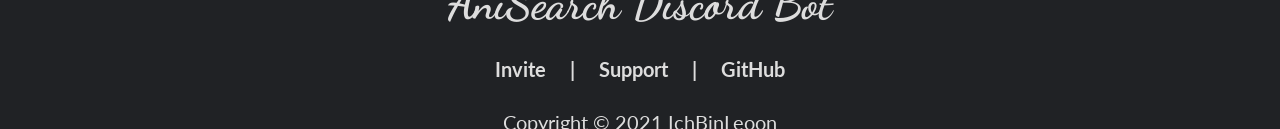
==== commit 6fcd993d: "Refactor example images" ====
--- a/index.html
+++ b/index.html
@@ -59,15 +59,15 @@
             <div class="features-container">
                 <div style="height: 100px;"></div>
                 <div class="example-image-container-left">
-                    <img class="to-fate-in shadow" src="https://github.com/IchBinLeoon/anisearch-discord-bot/blob/main/assets/examples/anime-example.png?raw=true" draggable="false" alt="Image" />
+                    <img class="to-fate-in shadow" src="assets/imgs/examples/anime-example.png" draggable="false" alt="Image" />
                     <div class="example-container-text to-fate-in">
                         <a>Receive a notification when a new anime episode airs in Japan!</a>
                     </div>
-                    <img class="to-fate-in shadow" src="https://github.com/IchBinLeoon/anisearch-discord-bot/blob/main/assets/examples/character-example.png?raw=true" draggable="false" alt="Image" />
+                    <img class="to-fate-in shadow" src="assets/imgs/examples/character-example.png" draggable="false" alt="Image" />
                     <div class="example-container-text to-fate-in">
                         <a>View the opening and ending themes of an anime or search for the anime or the source of an image!</a>
                     </div>
-                    <img class="to-fate-in shadow" src="https://github.com/IchBinLeoon/anisearch-discord-bot/blob/main/assets/examples/studio-example.png?raw=true" draggable="false" alt="Image" />
+                    <img class="to-fate-in shadow" src="assets/imgs/examples/studio-example.png" draggable="false" alt="Image" />
                     <div class="example-container-text to-fate-in">
                         <a>View the latest anime related news from Anime News Network and Crunchyroll or the current trending anime or manga on AniList!</a>
                     </div>
@@ -76,16 +76,16 @@
                     <div class="example-container-text to-fate-in">
                         <a>Search for your favorite anime, manga, characters, staff and studios!</a>
                     </div>
-                    <img class="to-fate-in shadow" src="https://github.com/IchBinLeoon/anisearch-discord-bot/blob/main/assets/examples/manga-example.png?raw=true" draggable="false" alt="Image" />
+                    <img class="to-fate-in shadow" src="assets/imgs/examples/manga-example.png" draggable="false" alt="Image" />
                     <div class="example-container-text to-fate-in">
                         <a>View another user's profile with anime and manga stats from AniList, MyAnimeList or Kitsu!</a>
                     </div>
-                    <img class="to-fate-in shadow" src="https://github.com/IchBinLeoon/anisearch-discord-bot/blob/main/assets/examples/staff-example.png?raw=true" draggable="false" alt="Image" />
+                    <img class="to-fate-in shadow" src="assets/imgs/examples/staff-example.png" draggable="false" alt="Image" />
                     <div class="example-container-text to-fate-in">
                         <a>View the next airing, and the most recently aired anime episodes!</a>
                     </div>
                 </div>
-                <img class="to-fate-in zero-two" src="assets/imgs/zero_two.png" draggable="false" alt="Image" />
+                <img class="to-fate-in zero-two" src="assets/imgs/zero-two.png" draggable="false" alt="Image" />
             </div>
         </section>
         <section id="commands">
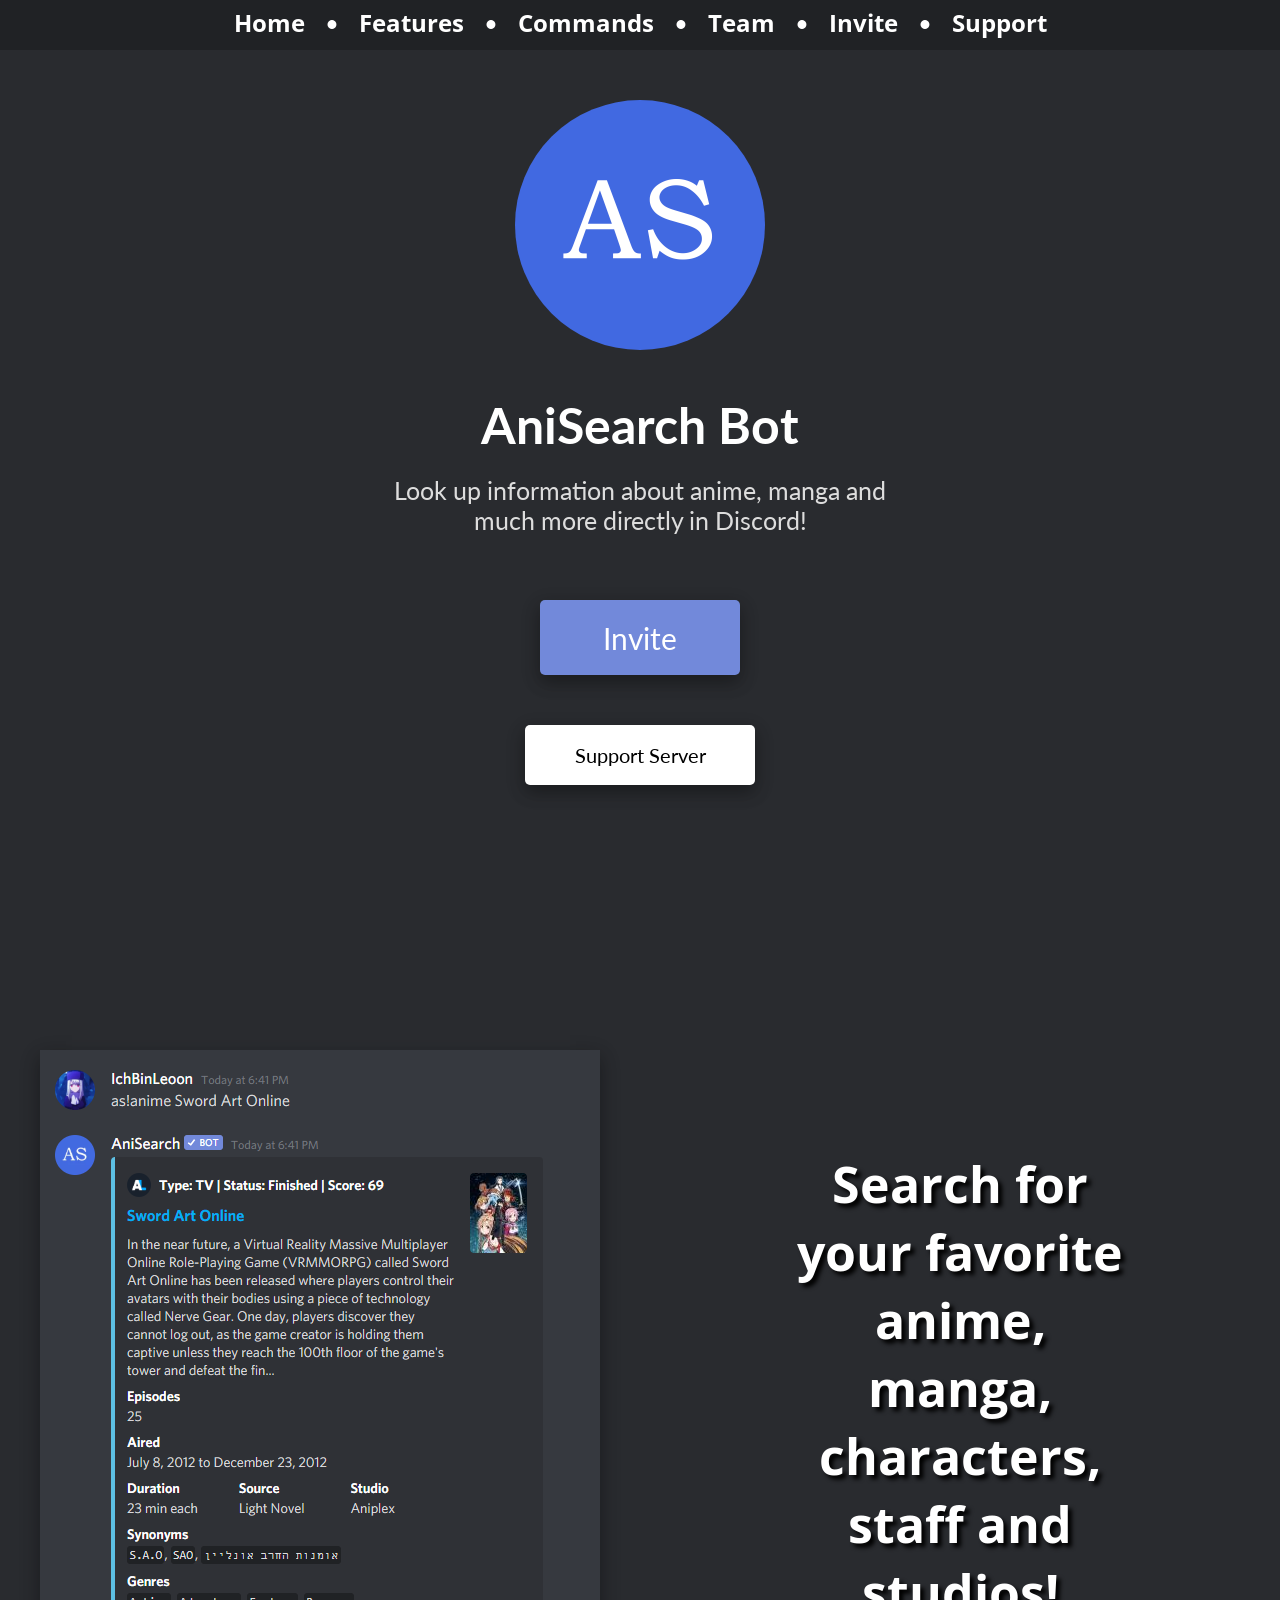
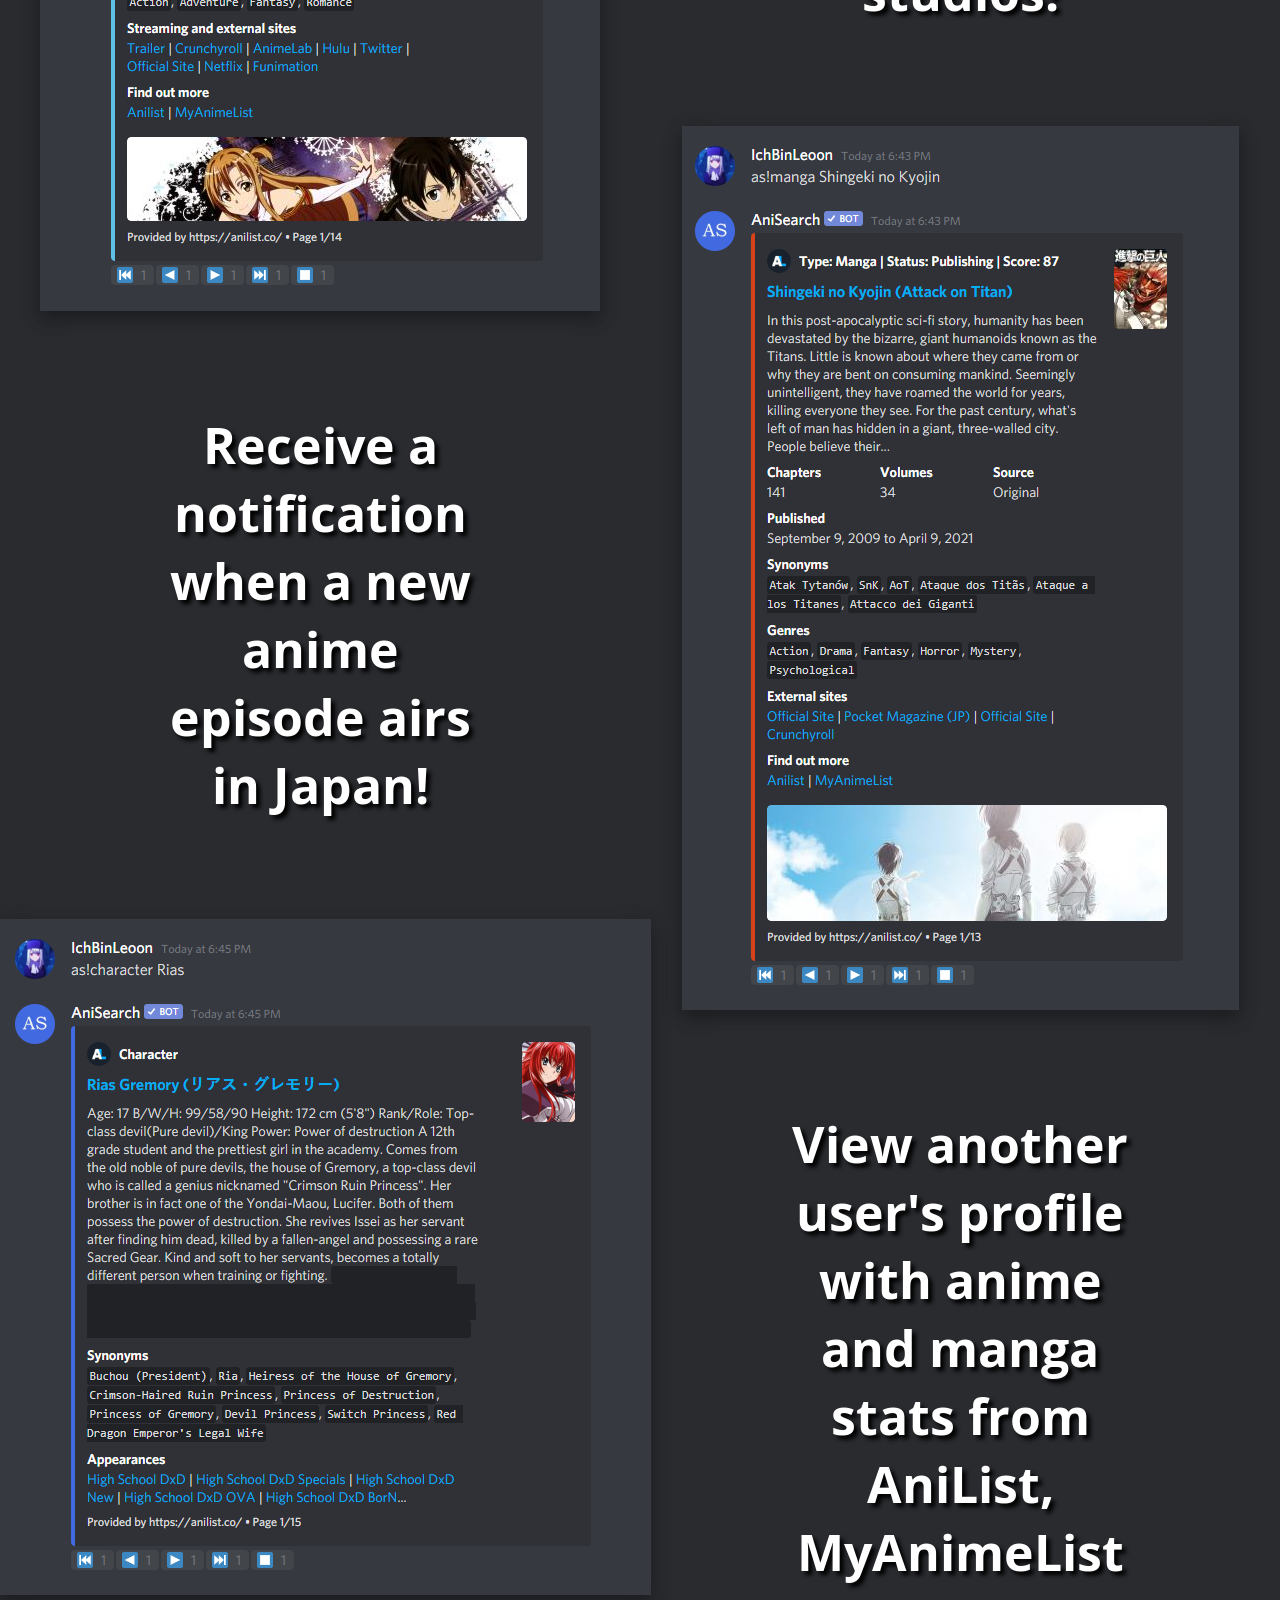
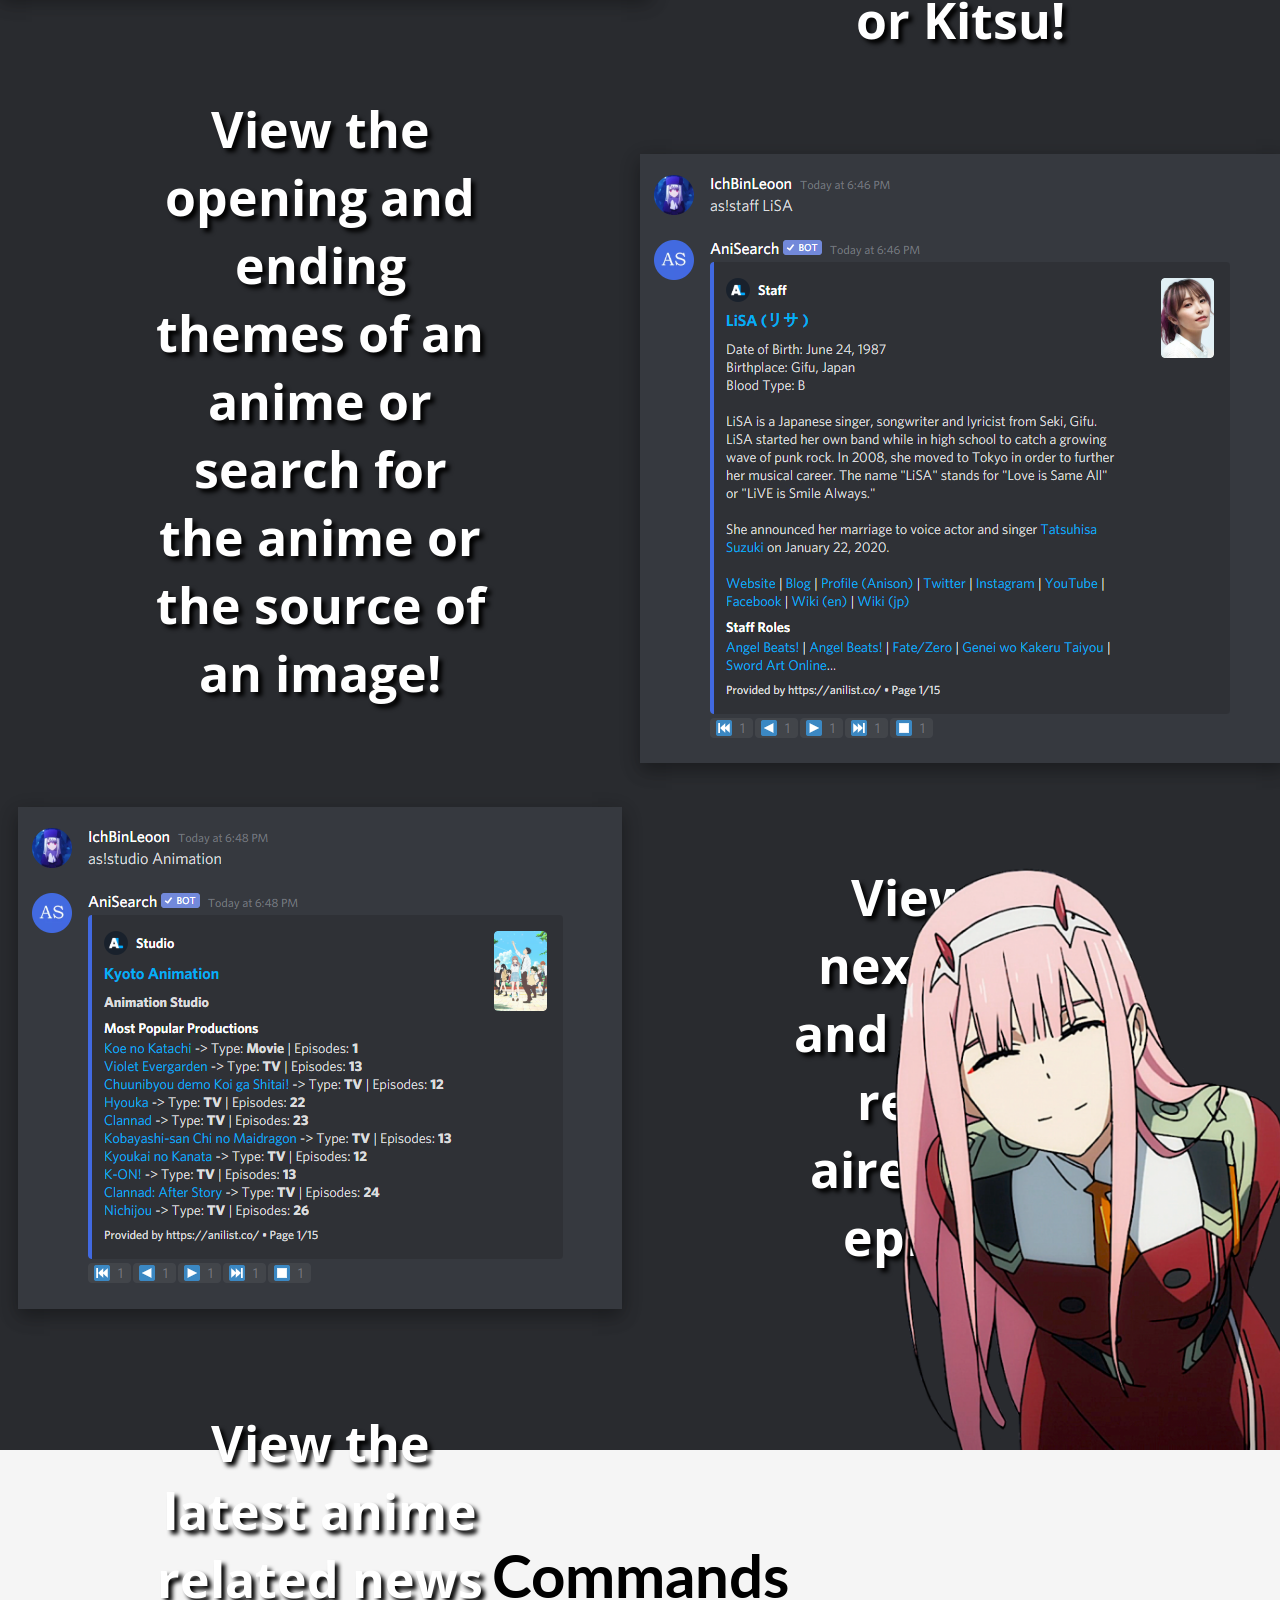
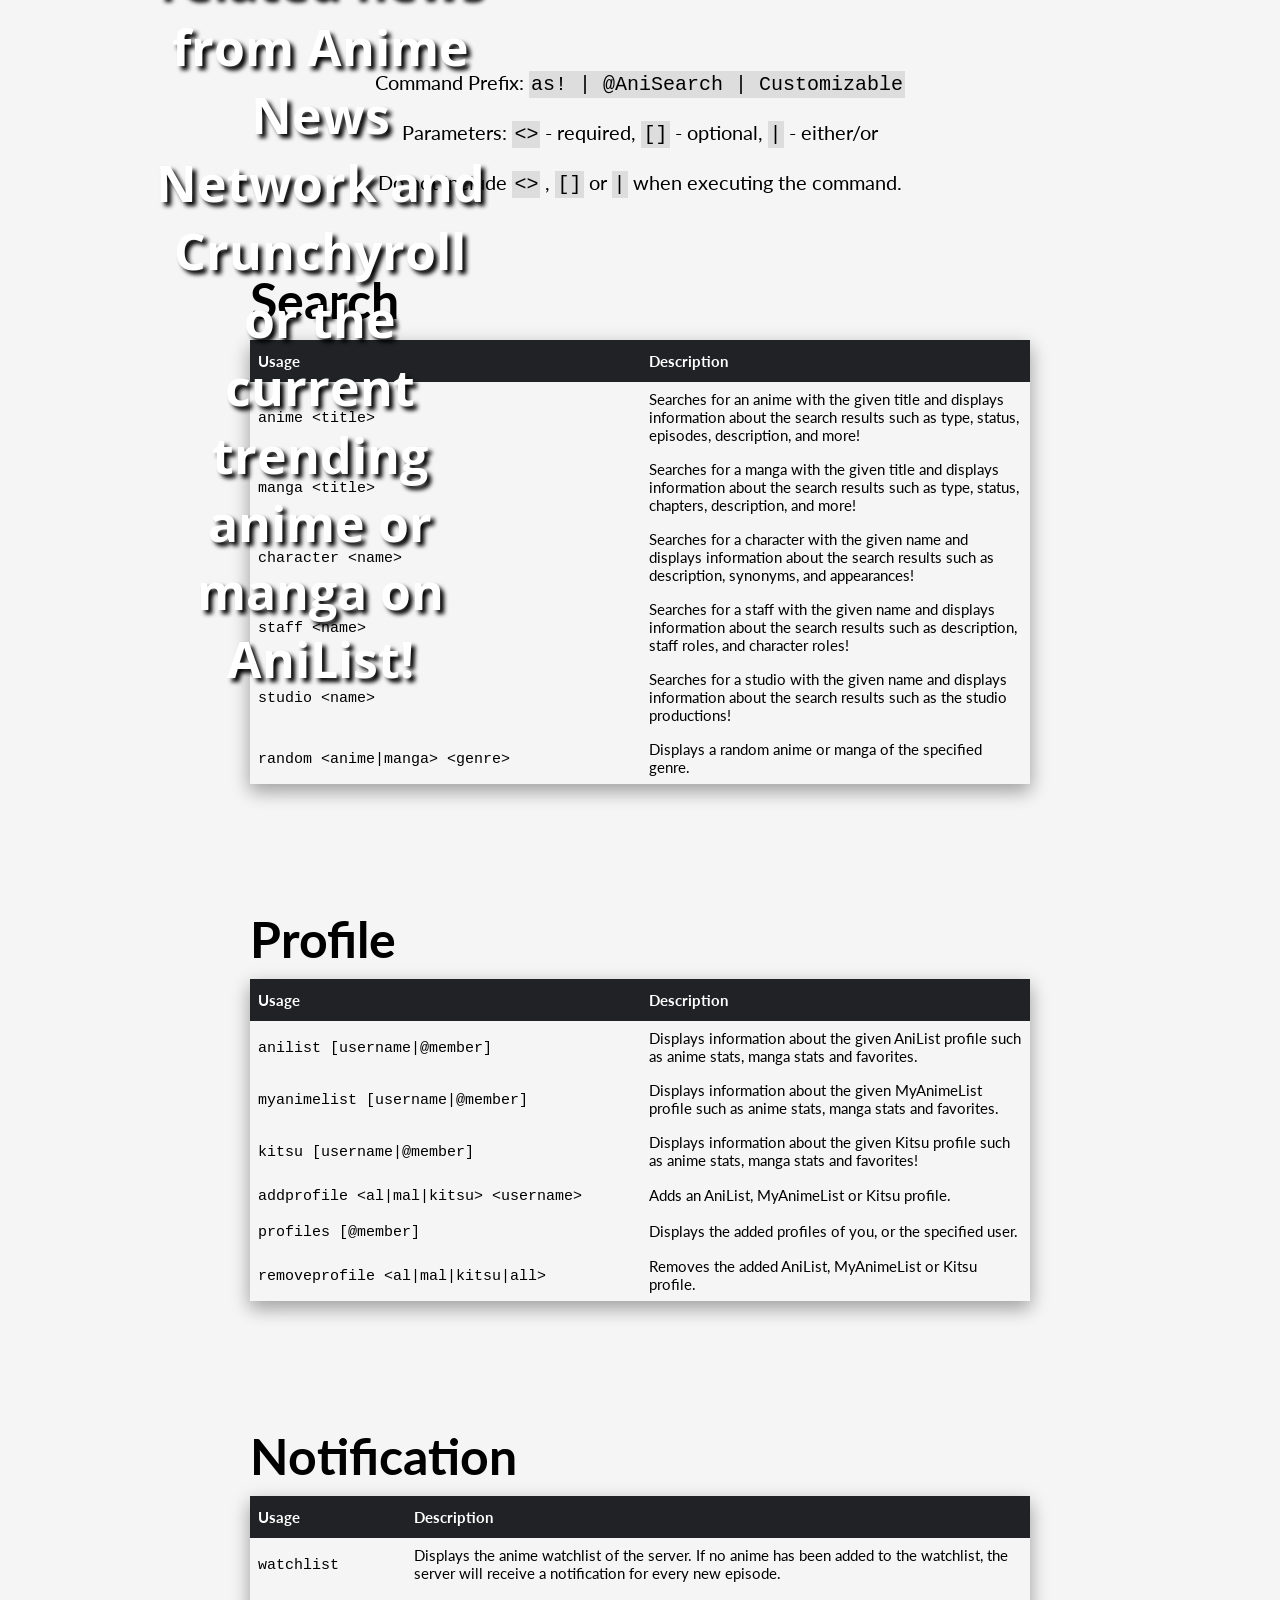
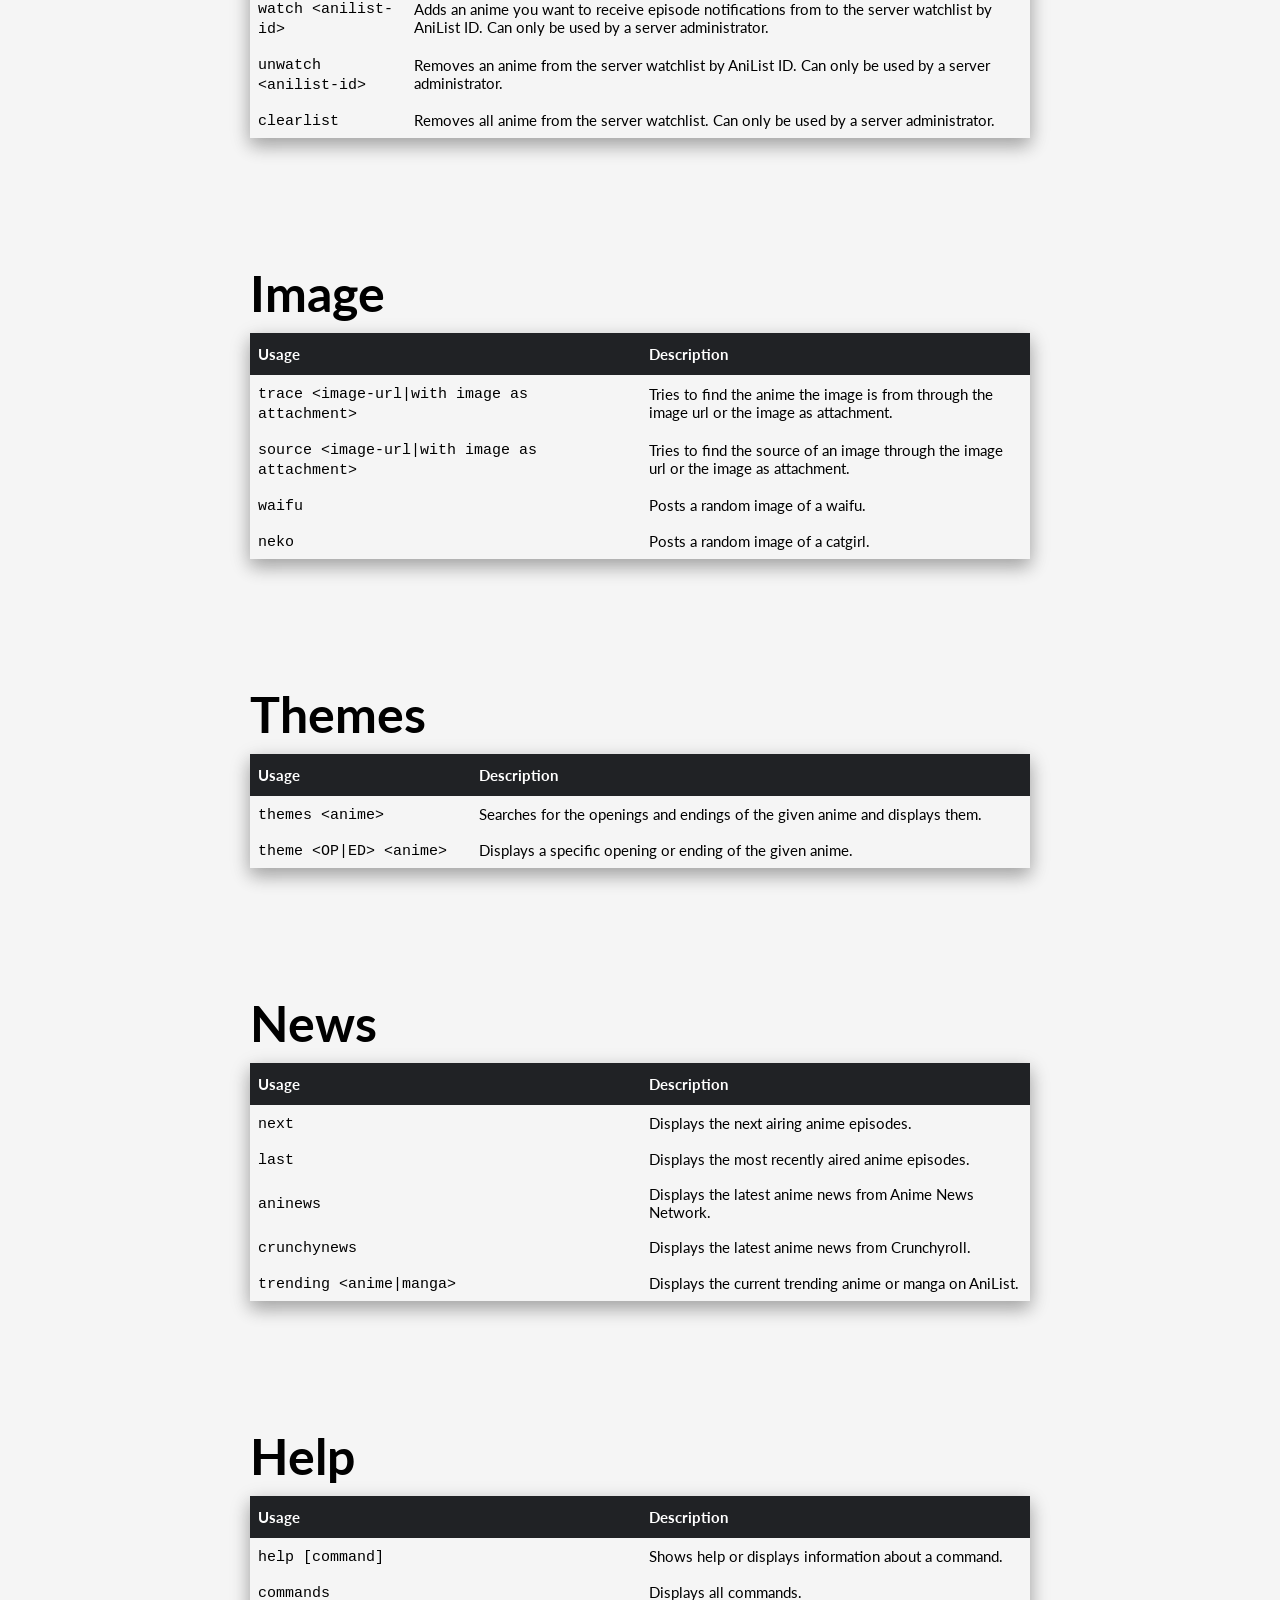
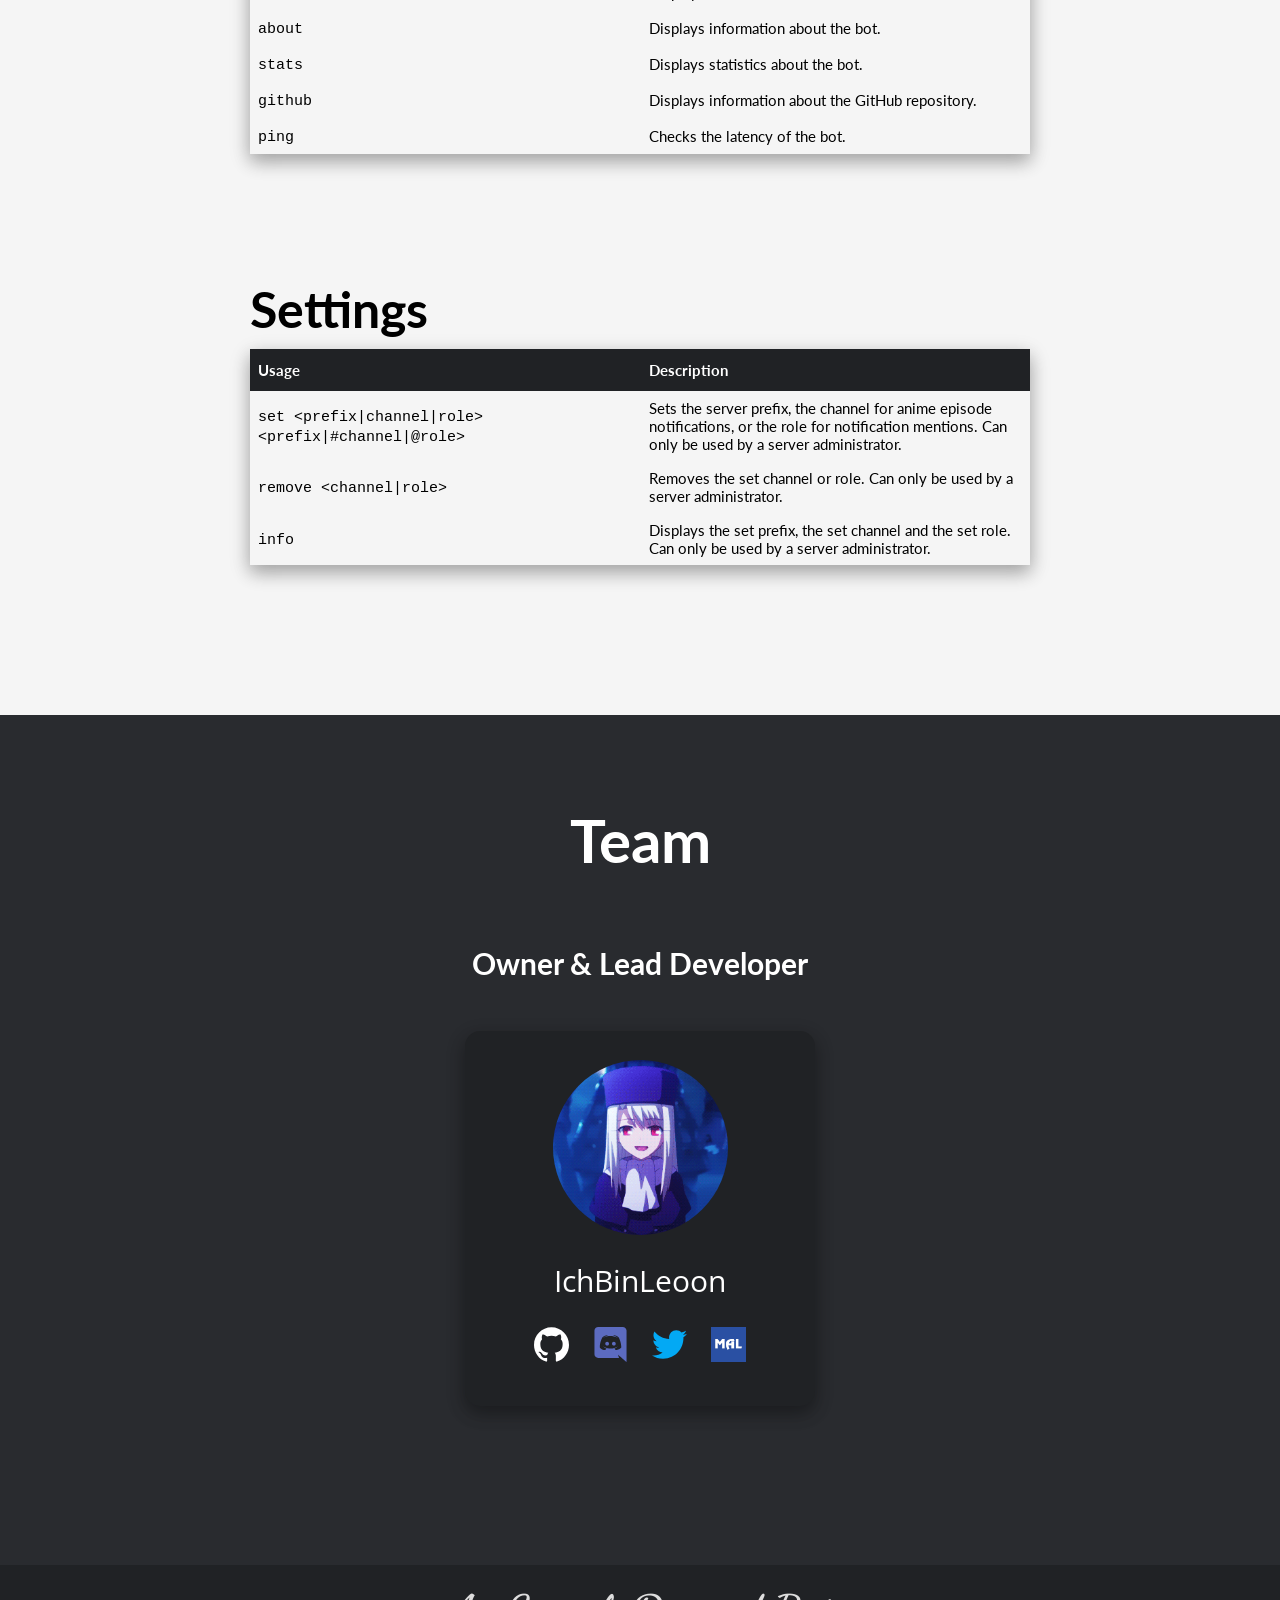
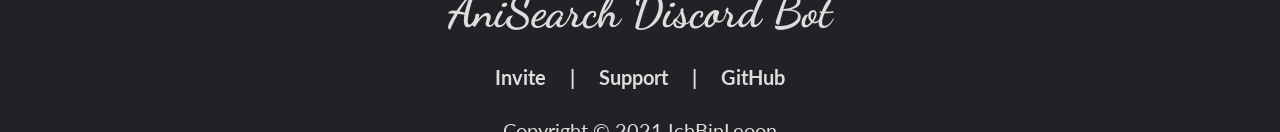
==== commit e74b7ca2: "Update gh-pages" ====
--- a/index.html
+++ b/index.html
@@ -173,6 +173,62 @@
                 </div>
                 <div style="height: 100px;"></div>
                 <div class="commands-table-headline">
+                    <a>Notification</a>
+                </div>
+                <div class="commands-table-container">
+                    <table cellspacing="0" cellpadding="0" class="commands-table">
+                        <tr>
+                            <th>Usage</th>
+                            <th>Description</th>
+                        </tr>
+                        <tr>
+                            <td><code>watchlist</code></td>
+                            <td>Displays the anime watchlist of the server. If no anime has been added to the watchlist, the server will receive a notification for every new episode.</td>
+                        </tr>
+                        <tr>
+                            <td><code>watch &lt;anilist-id&gt;</code></td>
+                            <td>Adds an anime you want to receive episode notifications from to the server watchlist by AniList ID. Can only be used by a server administrator.</td>
+                        </tr>
+                        <tr>
+                            <td><code>unwatch &lt;anilist-id&gt;</code></td>
+                            <td>Removes an anime from the server watchlist by AniList ID. Can only be used by a server administrator.</td>
+                        </tr>
+                        <tr>
+                            <td><code>clearlist</code></td>
+                            <td>Removes all anime from the server watchlist. Can only be used by a server administrator.</td>
+                        </tr>
+                    </table>
+                </div>
+                <div style="height: 100px;"></div>
+                <div class="commands-table-headline">
+                    <a>Image</a>
+                </div>
+                <div class="commands-table-container">
+                    <table cellspacing="0" cellpadding="0" class="commands-table">
+                        <tr>
+                            <th>Usage</th>
+                            <th>Description</th>
+                        </tr>
+                        <tr>
+                            <td style="width: 375px;"><code>trace &lt;image-url|with image as attachment&gt;</code></td>
+                            <td>Tries to find the anime the image is from through the image url or the image as attachment.</td>
+                        </tr>
+                        <tr>
+                            <td><code>source &lt;image-url|with image as attachment&gt;</code></td>
+                            <td>Tries to find the source of an image through the image url or the image as attachment.</td>
+                        </tr>
+                        <tr>
+                            <td><code>waifu</code></td>
+                            <td>Posts a random image of a waifu.</td>
+                        </tr>
+                        <tr>
+                            <td><code>neko</code></td>
+                            <td>Posts a random image of a catgirl.</td>
+                        </tr>
+                    </table>
+                </div>
+                <div style="height: 100px;"></div>
+                <div class="commands-table-headline">
                     <a>Themes</a>
                 </div>
                 <div class="commands-table-container">
@@ -193,35 +249,7 @@
                 </div>
                 <div style="height: 100px;"></div>
                 <div class="commands-table-headline">
-                    <a>Image</a>
-                </div>
-                <div class="commands-table-container">
-                    <table cellspacing="0" cellpadding="0" class="commands-table">
-                        <tr>
-                            <th>Usage</th>
-                            <th>Description</th>
-                        </tr>
-                        <tr>
-                            <td style="width: 375px;"><code>trace &lt;image-url|with image as attachment&gt;</code></td>
-                            <td>Tries to find the anime the image is from through the image url or the image as attachment.</td>
-                        </tr>
-                        <tr>
-                            <td><code>source &lt;image-url|with image as attachment&gt;</code></td>
-                            <td>Tries to find the source of an image through the image url or the image as attachment.</td>
-                        </tr>
-                        <tr>
-                            <td><code>waifu</code></td>
-                            <td>Posts a random image of a waifu.</td>
-                        </tr>
-                        <tr>
-                            <td><code>neko</code></td>
-                            <td>Posts a random image of a catgirl.</td>
-                        </tr>
-                    </table>
-                </div>
-                <div style="height: 100px;"></div>
-                <div class="commands-table-headline">
-                    <a>Schedule</a>
+                    <a>News</a>
                 </div>
                 <div class="commands-table-container">
                     <table cellspacing="0" cellpadding="0" class="commands-table">
@@ -236,30 +264,6 @@
                         <tr>
                             <td><code>last</code></td>
                             <td>Displays the most recently aired anime episodes.</td>
-                        </tr>
-                        <tr>
-                            <td><code>watchlist</code></td>
-                            <td>Displays the anime watchlist of the server. If no anime has been added to the watchlist, the server will receive a notification for every new episode.</td>
-                        </tr>
-                        <tr>
-                            <td><code>watch &lt;anilist-id&gt;</code></td>
-                            <td>Adds an anime you want to receive episode notifications from to the server watchlist by AniList ID. Can only be used by a server administrator.</td>
-                        </tr>
-                        <tr>
-                            <td><code>unwatch &lt;anilist-id&gt;</code></td>
-                            <td>Removes an anime from to the server watchlist by AniList ID. Can only be used by a server administrator.</td>
-                        </tr>
-                    </table>
-                </div>
-                <div style="height: 100px;"></div>
-                <div class="commands-table-headline">
-                    <a>News</a>
-                </div>
-                <div class="commands-table-container">
-                    <table cellspacing="0" cellpadding="0" class="commands-table">
-                        <tr>
-                            <th>Usage</th>
-                            <th>Description</th>
                         </tr>
                         <tr>
                             <td style="width: 375px;"><code>aninews</code></td>
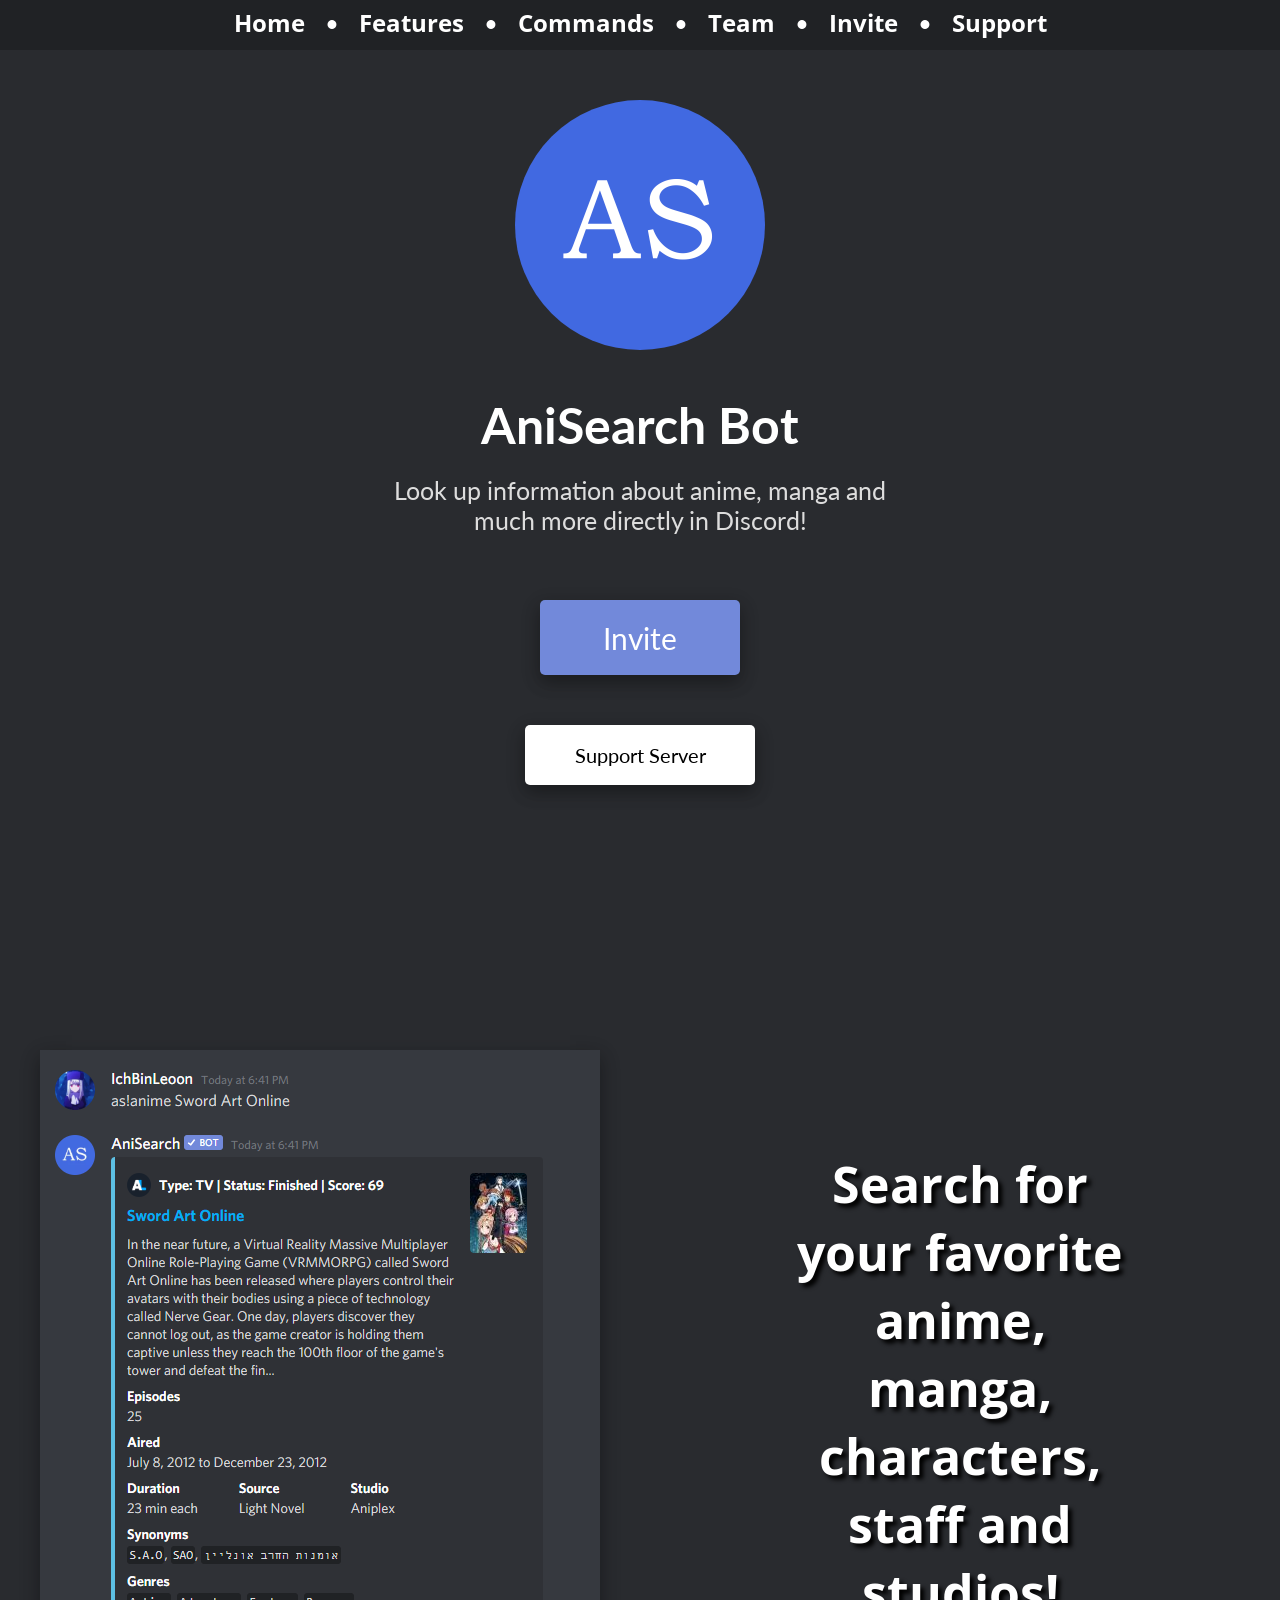
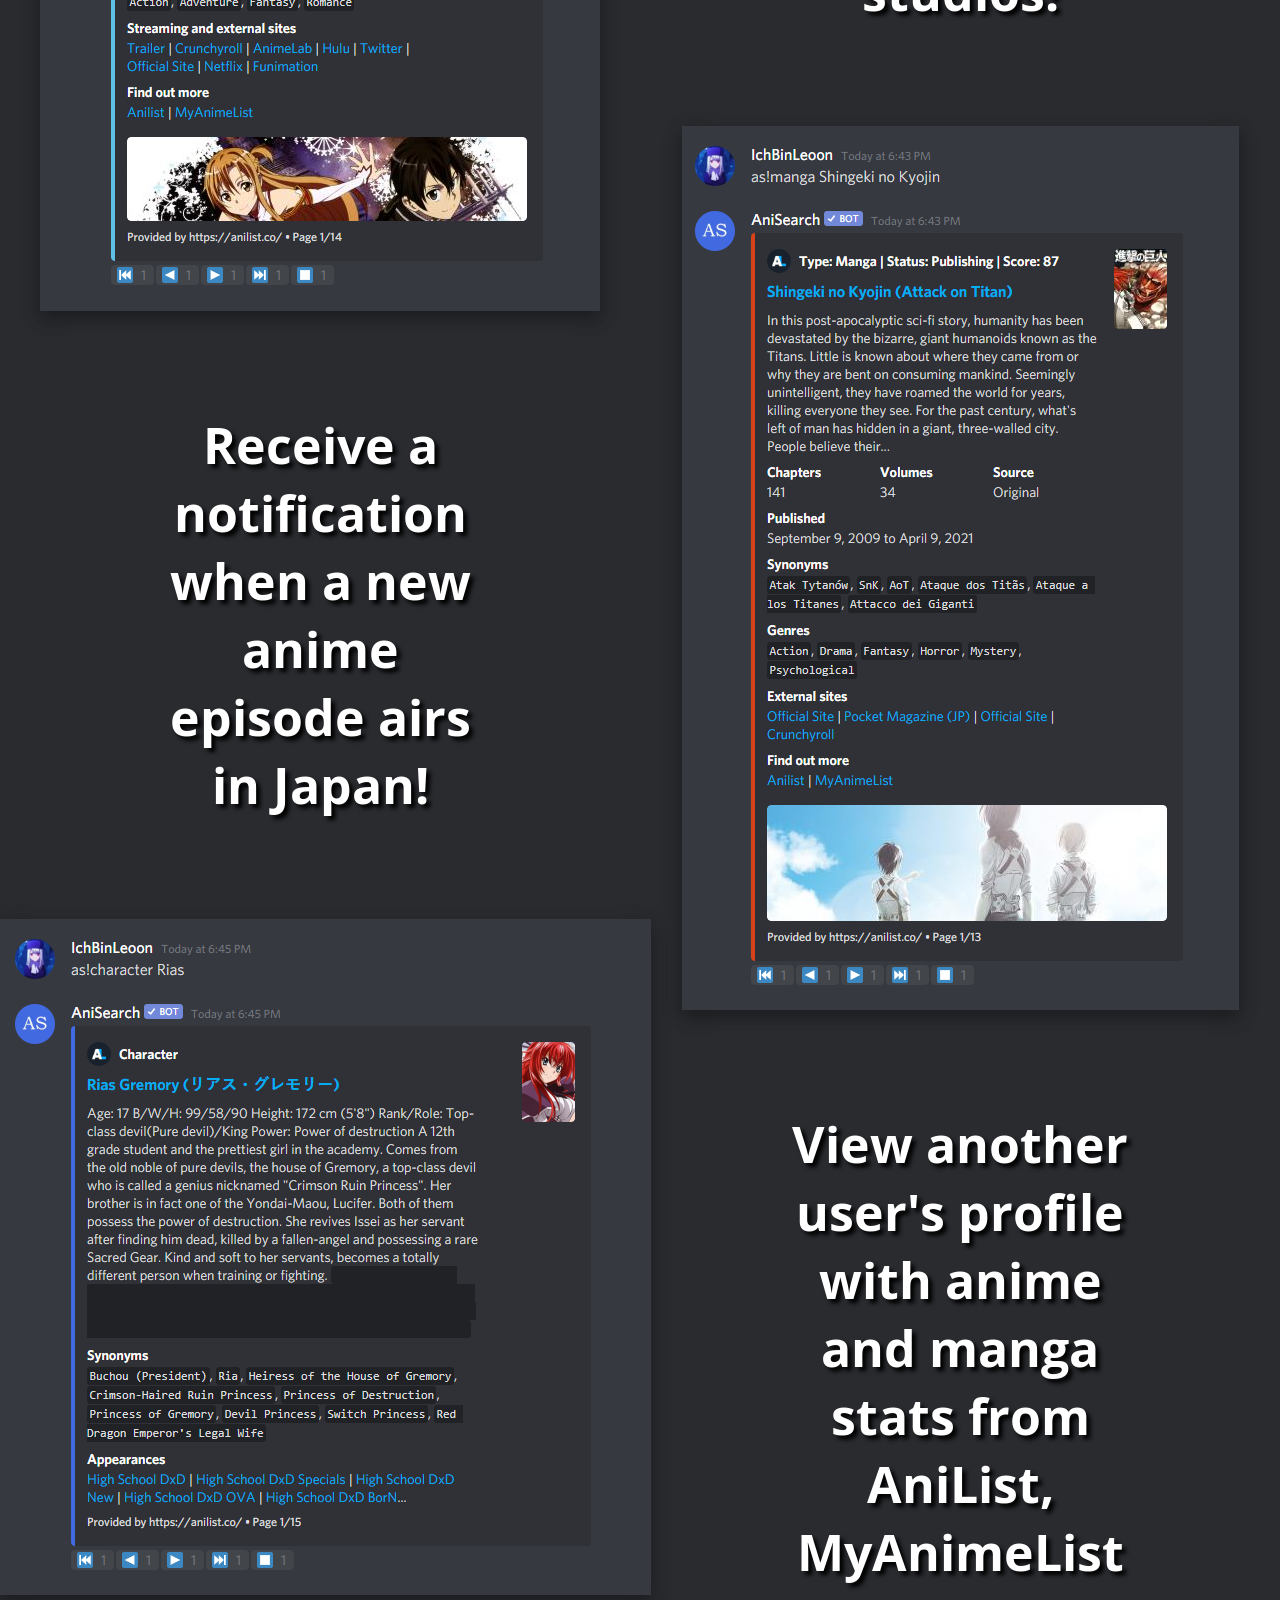
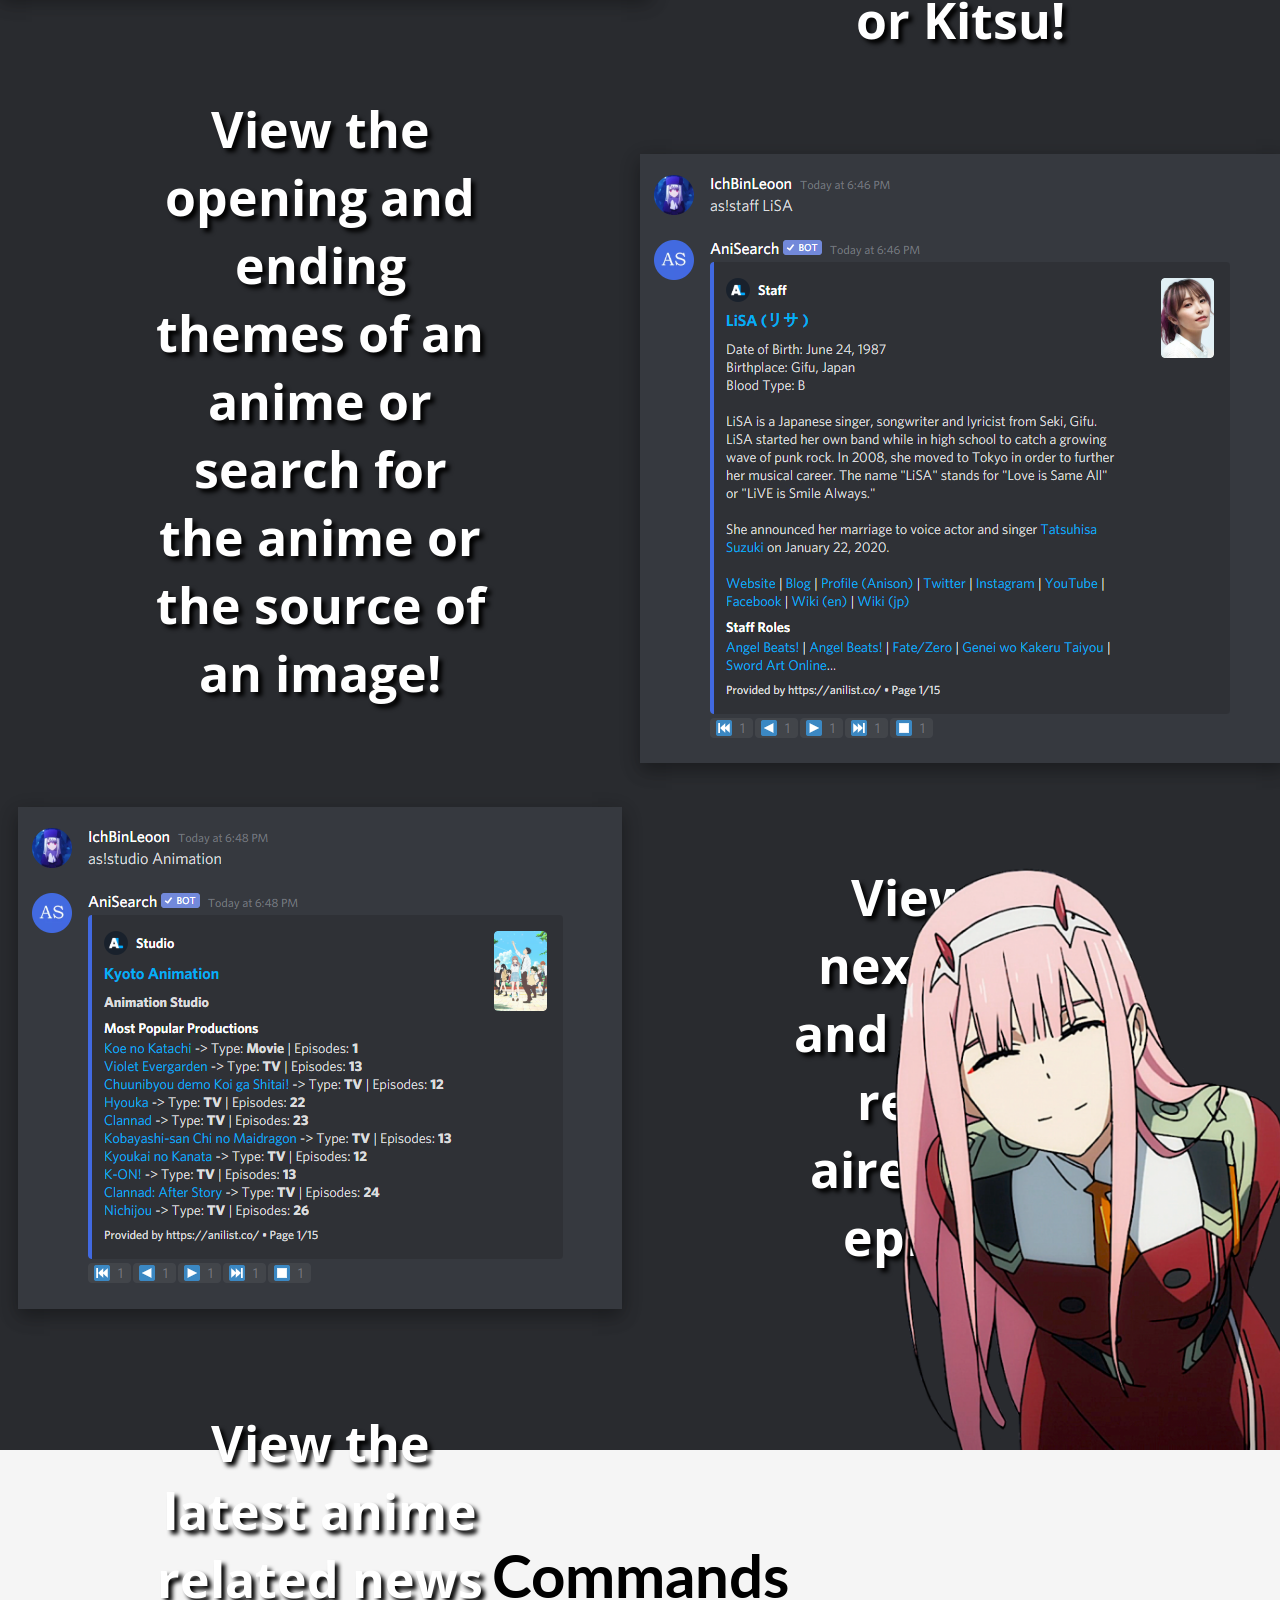
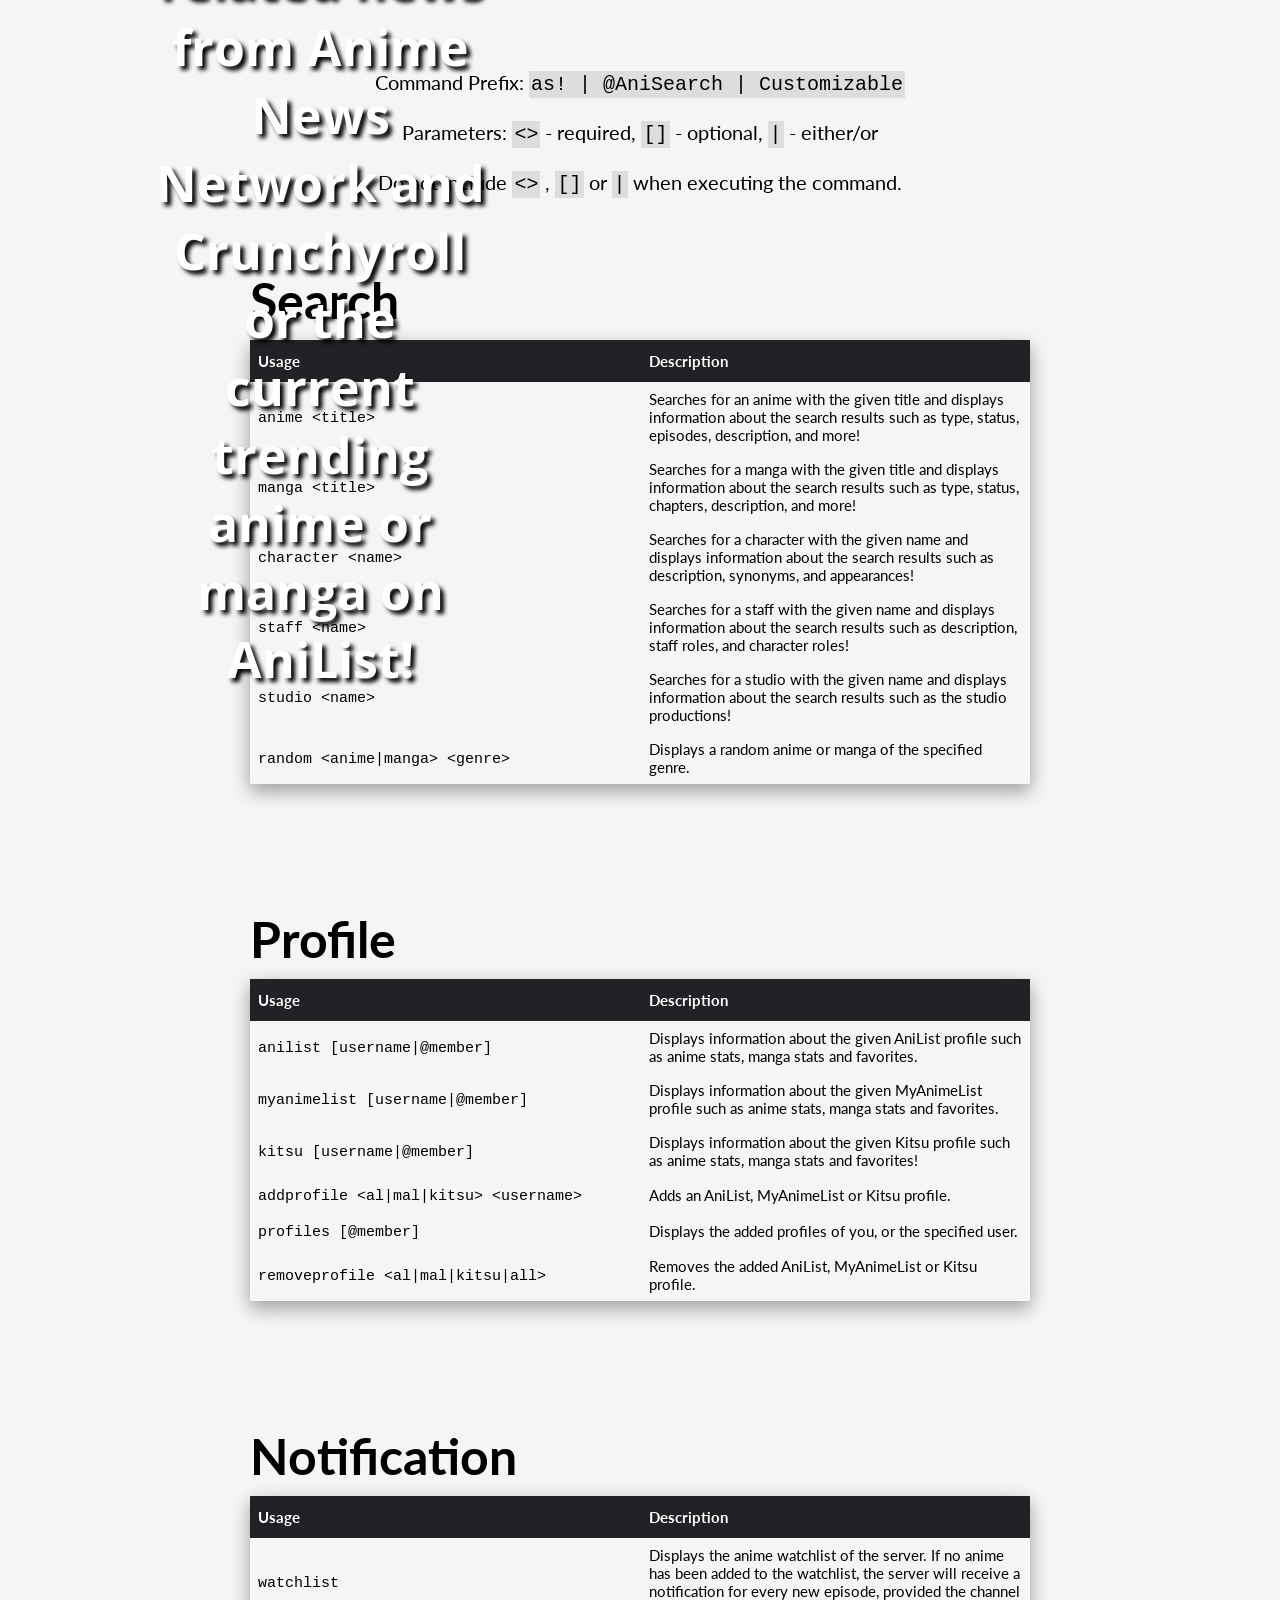
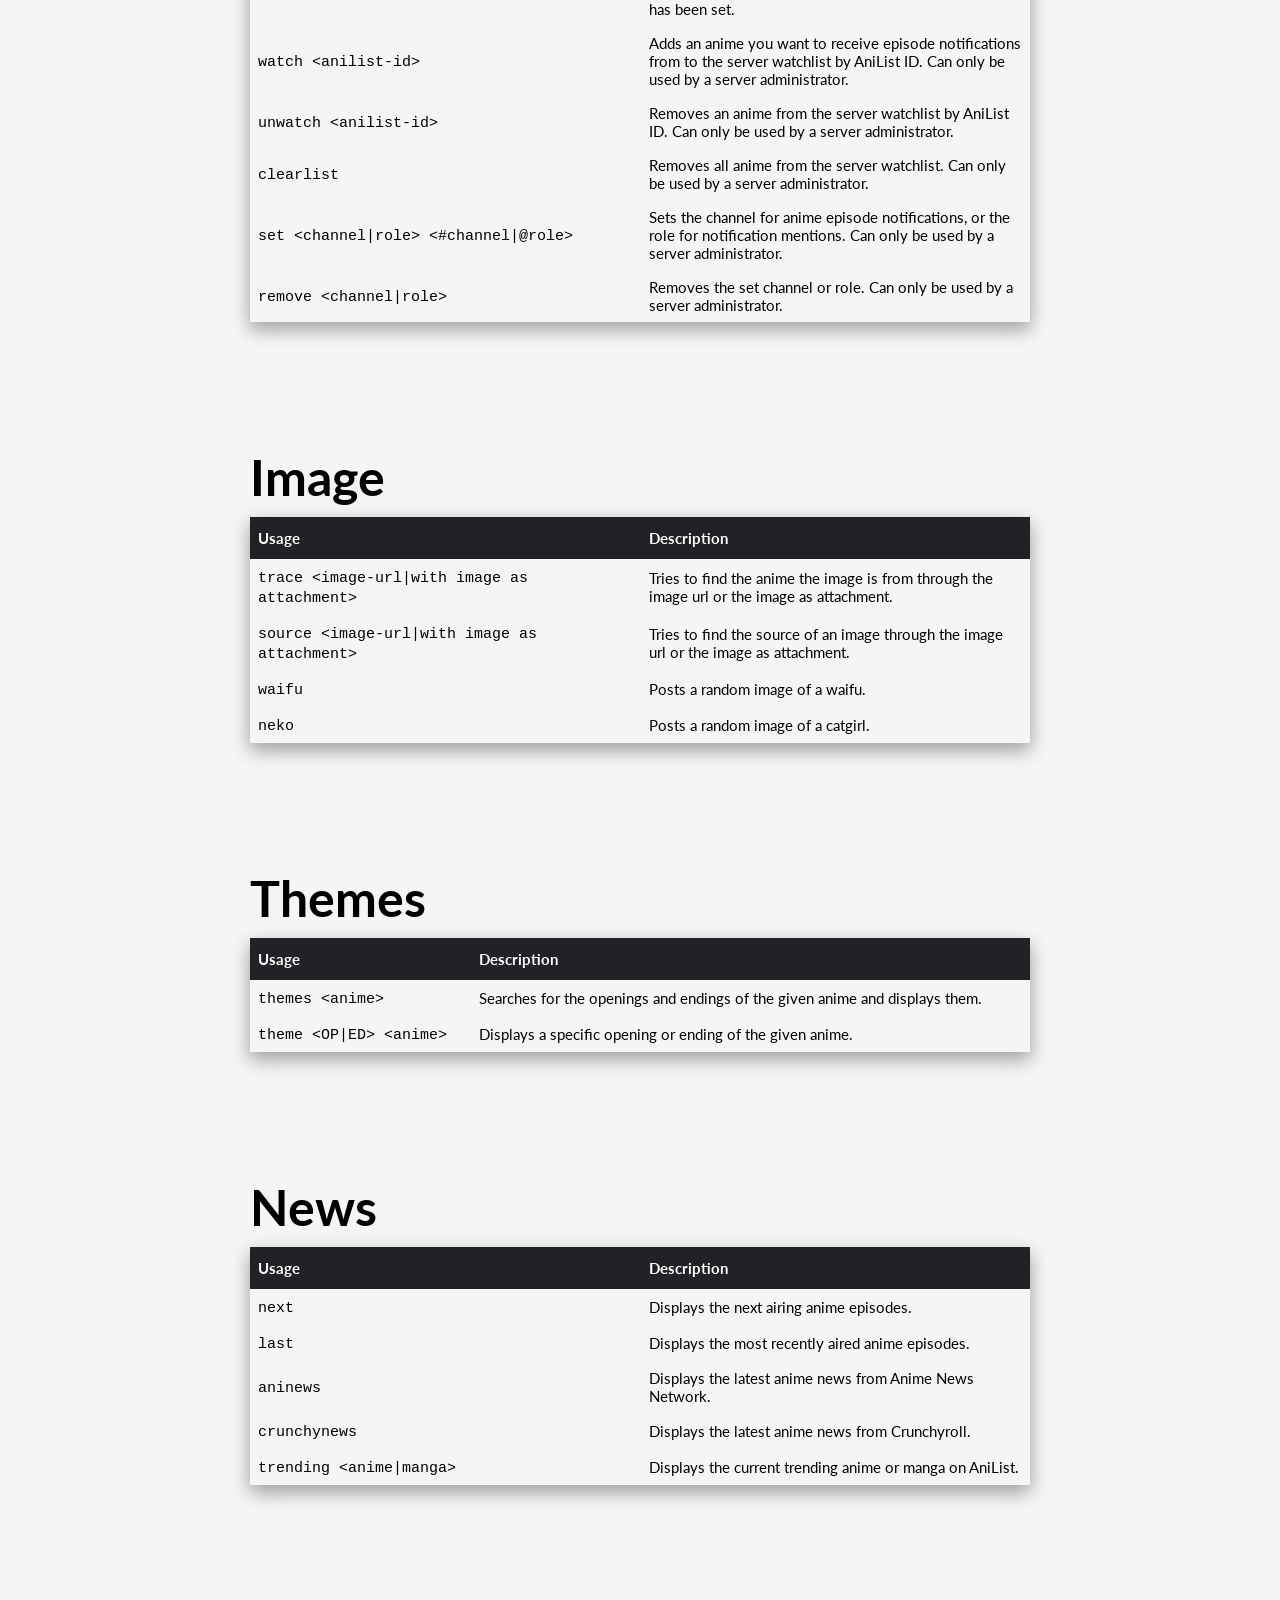
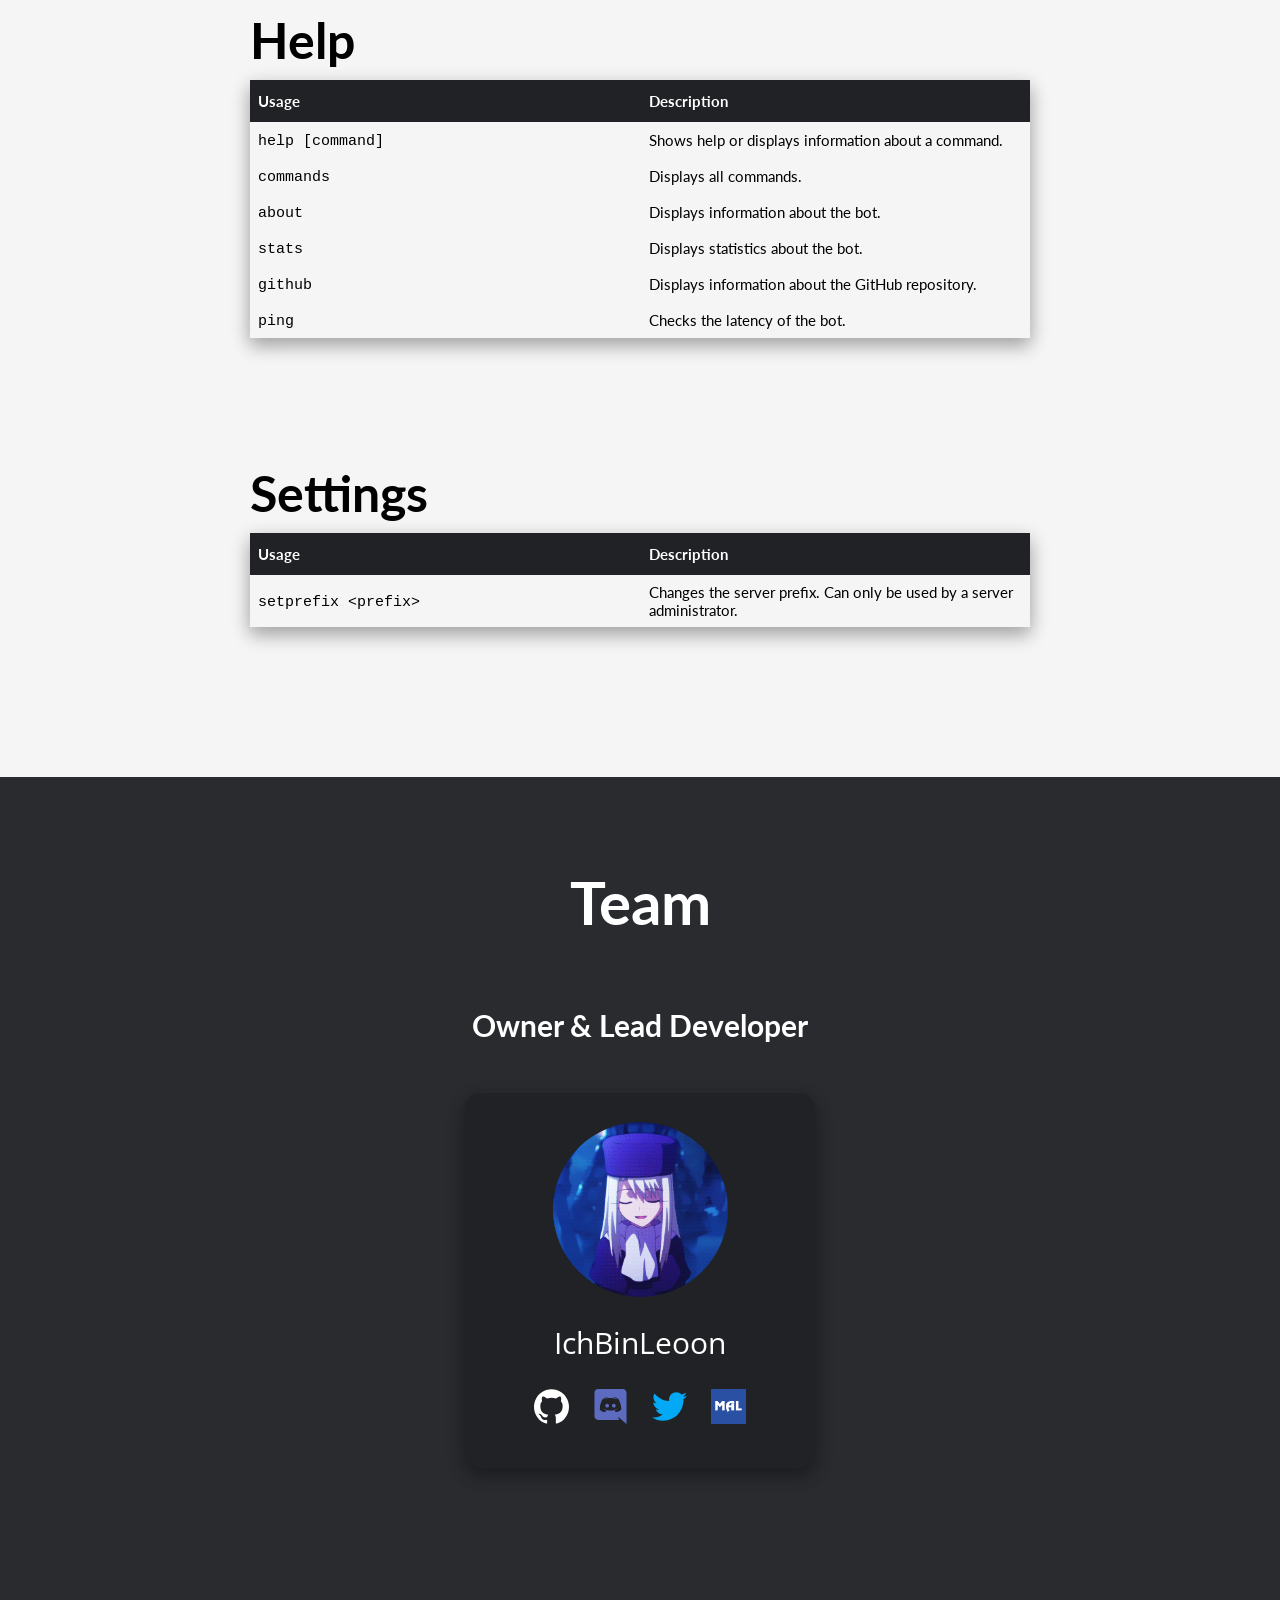
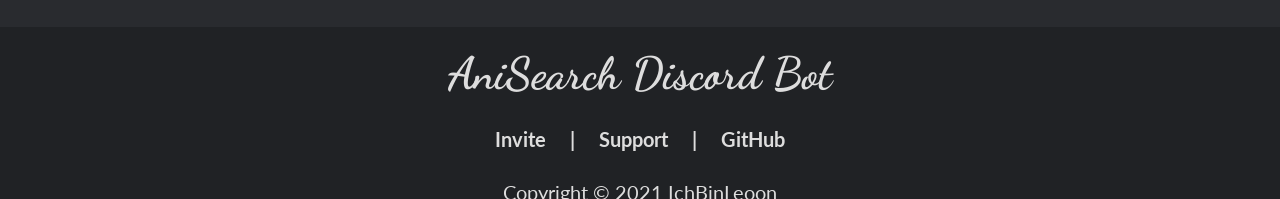
==== commit 3a07ce5d: "Refactor commands" ====
--- a/index.html
+++ b/index.html
@@ -183,7 +183,7 @@
                         </tr>
                         <tr>
                             <td><code>watchlist</code></td>
-                            <td>Displays the anime watchlist of the server. If no anime has been added to the watchlist, the server will receive a notification for every new episode.</td>
+                            <td>Displays the anime watchlist of the server. If no anime has been added to the watchlist, the server will receive a notification for every new episode, provided the channel has been set.</td>
                         </tr>
                         <tr>
                             <td><code>watch &lt;anilist-id&gt;</code></td>
@@ -197,6 +197,14 @@
                             <td><code>clearlist</code></td>
                             <td>Removes all anime from the server watchlist. Can only be used by a server administrator.</td>
                         </tr>
+                        <tr>
+                            <td style="width: 375px;"><code>set &lt;channel|role&gt; &lt;#channel|@role&gt;</code></td>
+                            <td>Sets the channel for anime episode notifications, or the role for notification mentions. Can only be used by a server administrator.</td>
+                        </tr>
+                        <tr>
+                            <td style="width: 375px;"><code>remove &lt;channel|role&gt;</code></td>
+                            <td>Removes the set channel or role. Can only be used by a server administrator.</td>
+                        </tr>
                     </table>
                 </div>
                 <div style="height: 100px;"></div>
@@ -326,16 +334,8 @@
                             <th>Description</th>
                         </tr>
                         <tr>
-                            <td style="width: 375px;"><code>set &lt;prefix|channel|role&gt; &lt;prefix|#channel|@role&gt;</code></td>
-                            <td>Sets the server prefix, the channel for anime episode notifications, or the role for notification mentions. Can only be used by a server administrator.</td>
-                        </tr>
-                        <tr>
-                            <td style="width: 375px;"><code>remove &lt;channel|role&gt;</code></td>
-                            <td>Removes the set channel or role. Can only be used by a server administrator.</td>
-                        </tr>
-                        <tr>
-                            <td style="width: 375px;"><code>info</code></td>
-                            <td>Displays the set prefix, the set channel and the set role. Can only be used by a server administrator.</td>
+                            <td style="width: 375px;"><code>setprefix &lt;prefix&gt;</code></td>
+                            <td>Changes the server prefix. Can only be used by a server administrator.</td>
                         </tr>
                     </table>
                 </div>
